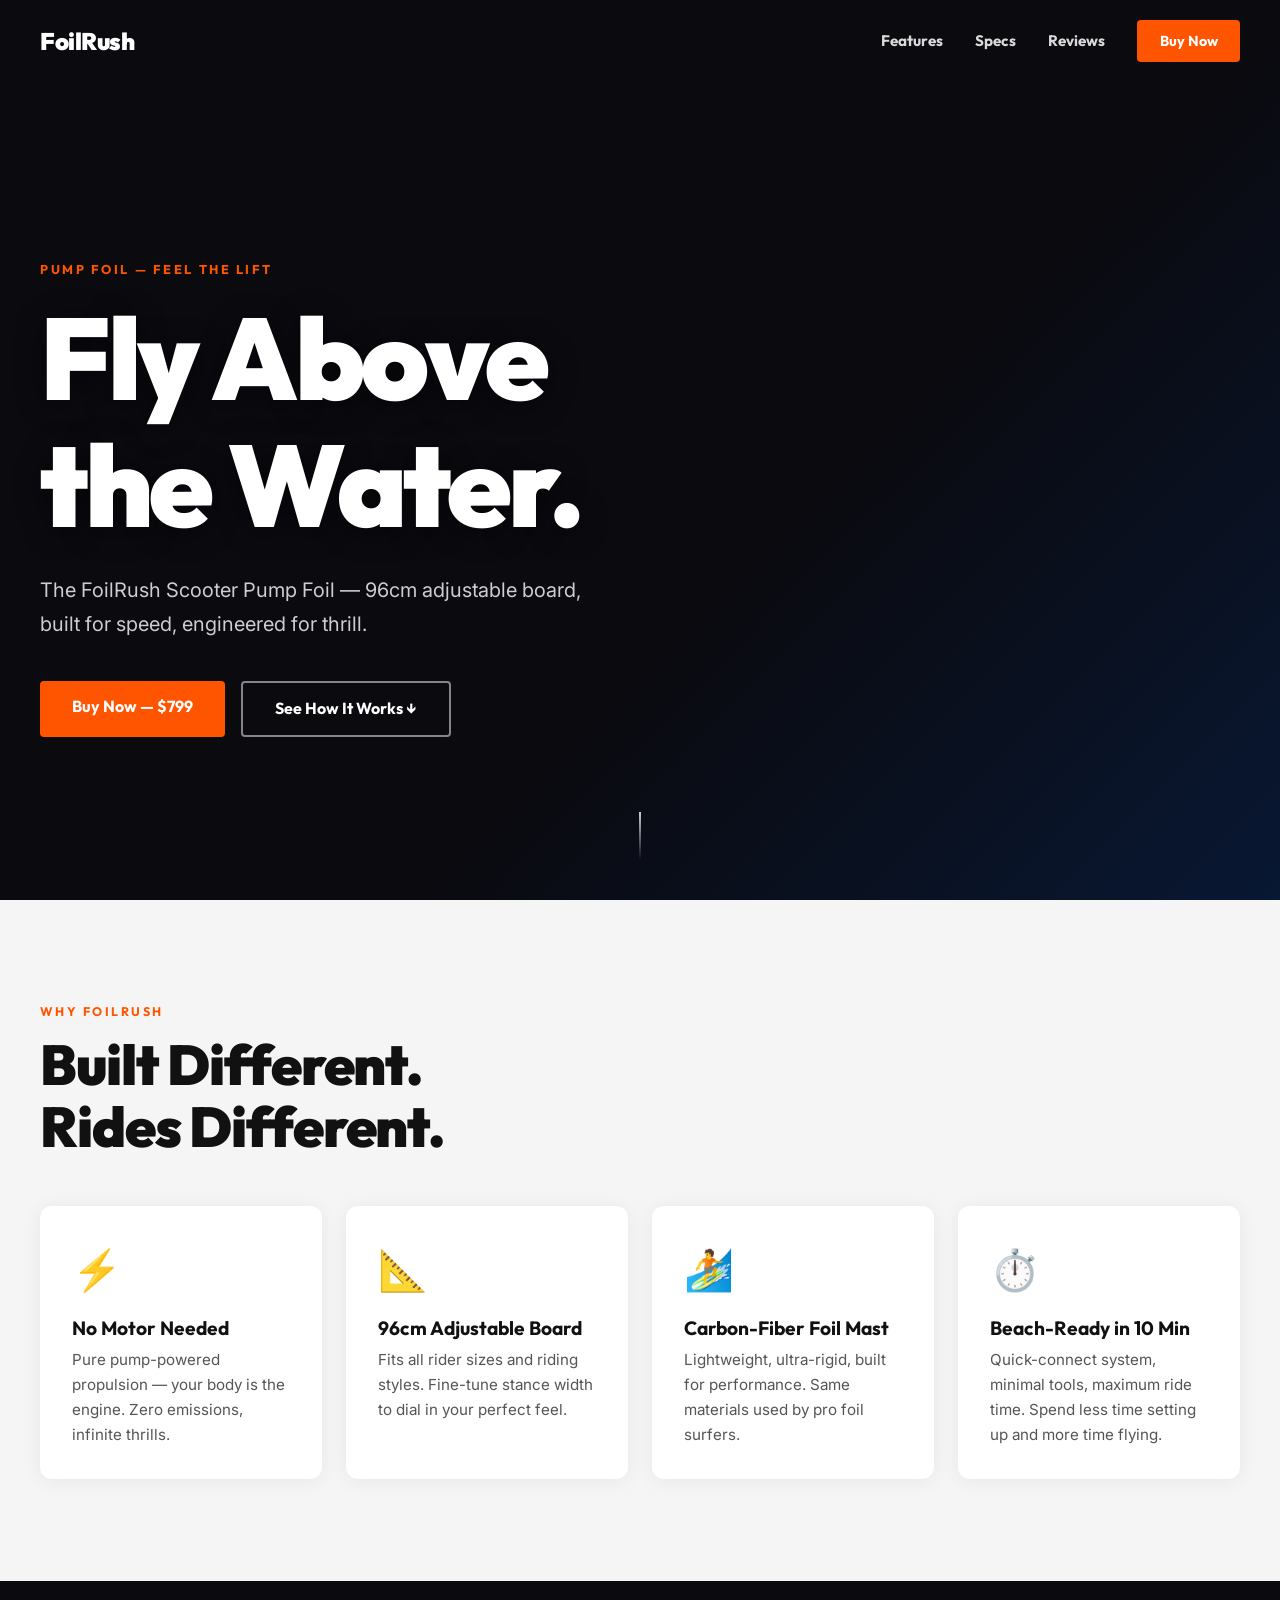
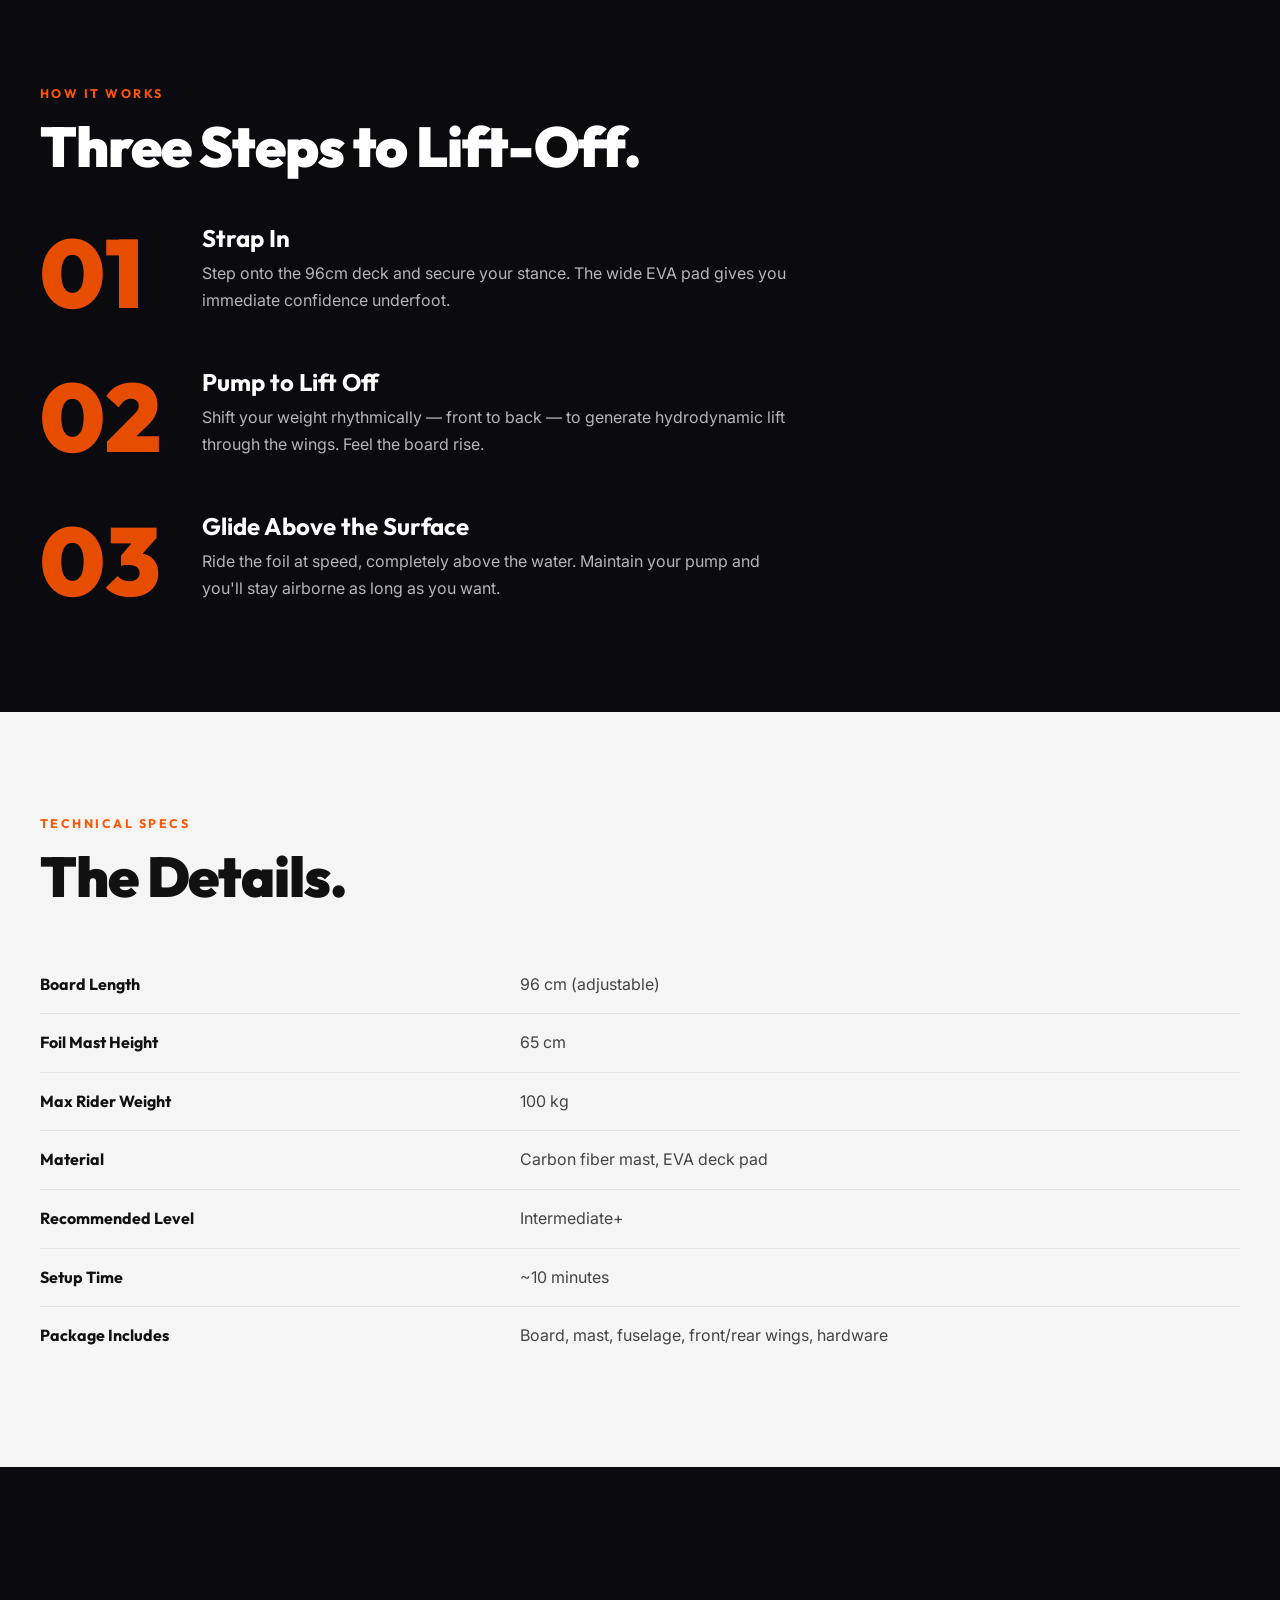
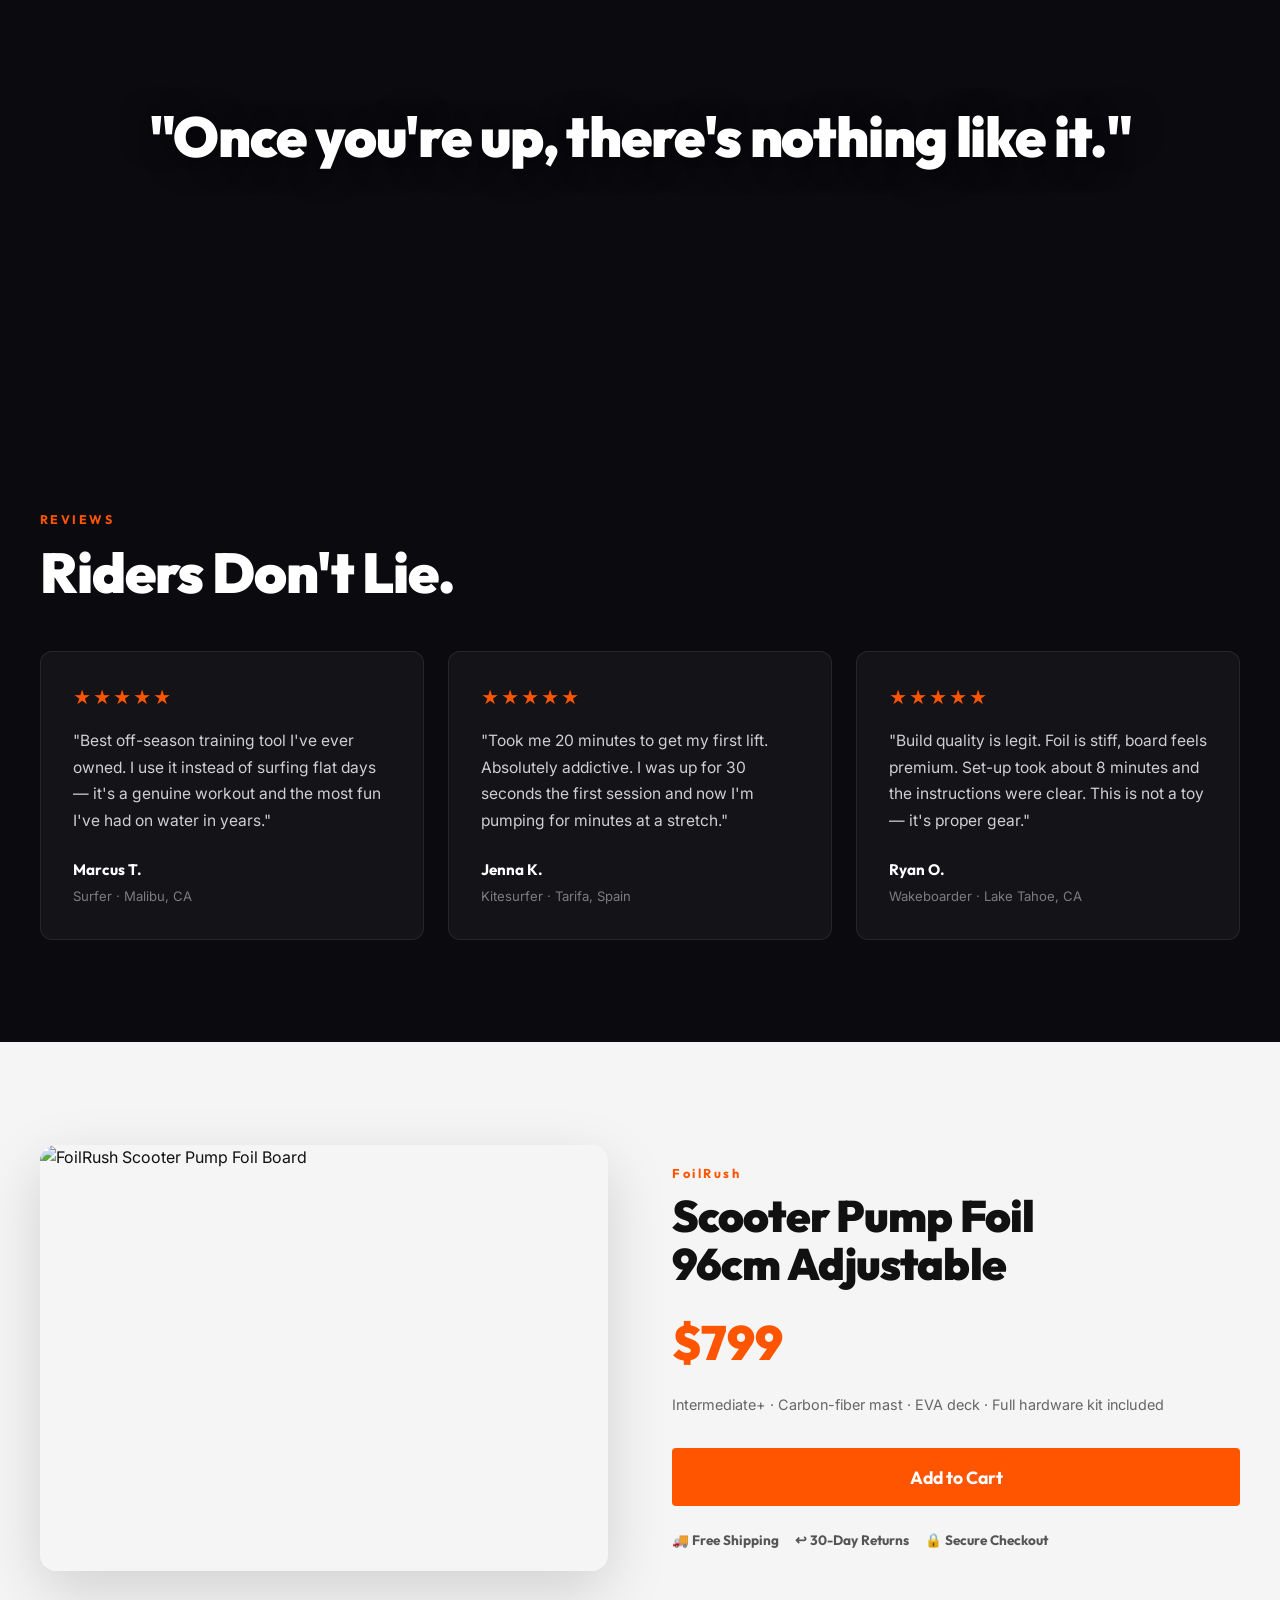
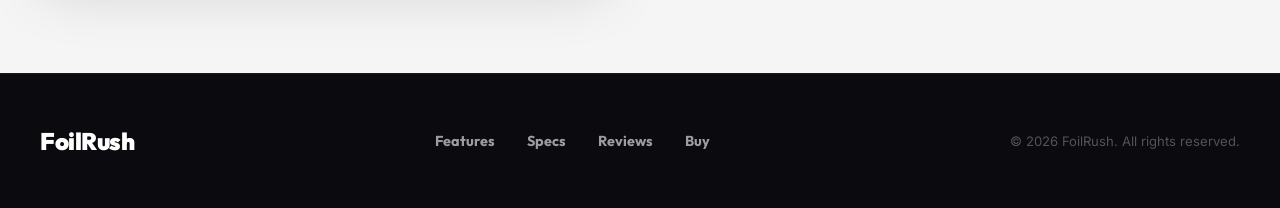
==== index.html @ 16cdc8f0 "feat: buy section with product details and footer 🤖 AI Assisted with Claude Code  Co-Authored-By: ai" ====
<!DOCTYPE html>
<html lang="en">
<head>
  <meta charset="UTF-8" />
  <meta name="viewport" content="width=device-width, initial-scale=1.0" />
  <title>FoilRush — Fly Above the Water</title>
  <meta name="description" content="The FoilRush Scooter Pump Foil. 96cm adjustable board, built for speed, engineered for thrill. Buy now for $799." />
  <link rel="preconnect" href="https://fonts.googleapis.com" />
  <link rel="preconnect" href="https://fonts.gstatic.com" crossorigin />
  <link href="https://fonts.googleapis.com/css2?family=Outfit:wght@400;700;900&family=Inter:wght@400;500&display=swap" rel="stylesheet" />
  <link rel="stylesheet" href="style.css" />
</head>
<body>

  <nav id="site-nav">
    <div class="container nav-inner">
      <a href="#" class="nav-logo">FoilRush</a>
      <button class="nav-toggle" aria-label="Toggle menu" aria-expanded="false">
        <span></span><span></span><span></span>
      </button>
      <ul class="nav-links" id="nav-links">
        <li><a href="#features">Features</a></li>
        <li><a href="#specs">Specs</a></li>
        <li><a href="#reviews">Reviews</a></li>
        <li><a href="#buy" class="btn-primary">Buy Now</a></li>
      </ul>
    </div>
  </nav>

  <section id="hero">
    <div class="hero-bg"></div>
    <div class="hero-overlay"></div>
    <div class="container hero-content">
      <p class="hero-eyebrow">PUMP FOIL — FEEL THE LIFT</p>
      <h1>Fly Above<br>the Water.</h1>
      <p class="hero-sub">The FoilRush Scooter Pump Foil — 96cm adjustable board,<br>built for speed, engineered for thrill.</p>
      <div class="hero-ctas">
        <a href="#buy" class="btn-primary">Buy Now — $799</a>
        <a href="#how-it-works" class="btn-ghost">See How It Works ↓</a>
      </div>
    </div>
    <div class="hero-scroll-indicator">
      <span></span>
    </div>
  </section>

  <section id="features">
    <div class="container">
      <p class="section-eyebrow">WHY FOILRUSH</p>
      <h2 class="section-title">Built Different.<br>Rides Different.</h2>
      <div class="features-grid">
        <div class="feature-card reveal" data-delay="0">
          <div class="feature-icon">⚡</div>
          <h3>No Motor Needed</h3>
          <p>Pure pump-powered propulsion — your body is the engine. Zero emissions, infinite thrills.</p>
        </div>
        <div class="feature-card reveal" data-delay="100">
          <div class="feature-icon">📐</div>
          <h3>96cm Adjustable Board</h3>
          <p>Fits all rider sizes and riding styles. Fine-tune stance width to dial in your perfect feel.</p>
        </div>
        <div class="feature-card reveal" data-delay="200">
          <div class="feature-icon">🏄</div>
          <h3>Carbon-Fiber Foil Mast</h3>
          <p>Lightweight, ultra-rigid, built for performance. Same materials used by pro foil surfers.</p>
        </div>
        <div class="feature-card reveal" data-delay="300">
          <div class="feature-icon">⏱️</div>
          <h3>Beach-Ready in 10 Min</h3>
          <p>Quick-connect system, minimal tools, maximum ride time. Spend less time setting up and more time flying.</p>
        </div>
      </div>
    </div>
  </section>

  <section id="how-it-works">
    <div class="container">
      <p class="section-eyebrow">HOW IT WORKS</p>
      <h2 class="section-title">Three Steps to Lift-Off.</h2>
      <div class="steps">
        <div class="step reveal-left" data-delay="0">
          <div class="step-number">01</div>
          <div class="step-body">
            <h3>Strap In</h3>
            <p>Step onto the 96cm deck and secure your stance. The wide EVA pad gives you immediate confidence underfoot.</p>
          </div>
        </div>
        <div class="step reveal-right" data-delay="150">
          <div class="step-number">02</div>
          <div class="step-body">
            <h3>Pump to Lift Off</h3>
            <p>Shift your weight rhythmically — front to back — to generate hydrodynamic lift through the wings. Feel the board rise.</p>
          </div>
        </div>
        <div class="step reveal-left" data-delay="300">
          <div class="step-number">03</div>
          <div class="step-body">
            <h3>Glide Above the Surface</h3>
            <p>Ride the foil at speed, completely above the water. Maintain your pump and you'll stay airborne as long as you want.</p>
          </div>
        </div>
      </div>
    </div>
  </section>

  <section id="specs">
    <div class="container">
      <p class="section-eyebrow">TECHNICAL SPECS</p>
      <h2 class="section-title">The Details.</h2>
      <div class="reveal">
        <table class="specs-table">
          <tbody>
            <tr><th>Board Length</th><td>96 cm (adjustable)</td></tr>
            <tr><th>Foil Mast Height</th><td>65 cm</td></tr>
            <tr><th>Max Rider Weight</th><td>100 kg</td></tr>
            <tr><th>Material</th><td>Carbon fiber mast, EVA deck pad</td></tr>
            <tr><th>Recommended Level</th><td>Intermediate+</td></tr>
            <tr><th>Setup Time</th><td>~10 minutes</td></tr>
            <tr><th>Package Includes</th><td>Board, mast, fuselage, front/rear wings, hardware</td></tr>
          </tbody>
        </table>
      </div>
    </div>
  </section>

  <section id="lifestyle">
    <div class="lifestyle-bg"></div>
    <div class="lifestyle-overlay"></div>
    <div class="container lifestyle-content reveal">
      <blockquote>
        <p>"Once you're up, there's nothing like it."</p>
      </blockquote>
    </div>
  </section>

  <section id="reviews">
    <div class="container">
      <p class="section-eyebrow">REVIEWS</p>
      <h2 class="section-title">Riders Don't Lie.</h2>
      <div class="reviews-grid">
        <article class="review-card reveal" data-delay="0">
          <div class="review-stars">★★★★★</div>
          <p class="review-text">"Best off-season training tool I've ever owned. I use it instead of surfing flat days — it's a genuine workout and the most fun I've had on water in years."</p>
          <footer class="review-author">
            <strong>Marcus T.</strong>
            <span>Surfer · Malibu, CA</span>
          </footer>
        </article>
        <article class="review-card reveal" data-delay="150">
          <div class="review-stars">★★★★★</div>
          <p class="review-text">"Took me 20 minutes to get my first lift. Absolutely addictive. I was up for 30 seconds the first session and now I'm pumping for minutes at a stretch."</p>
          <footer class="review-author">
            <strong>Jenna K.</strong>
            <span>Kitesurfer · Tarifa, Spain</span>
          </footer>
        </article>
        <article class="review-card reveal" data-delay="300">
          <div class="review-stars">★★★★★</div>
          <p class="review-text">"Build quality is legit. Foil is stiff, board feels premium. Set-up took about 8 minutes and the instructions were clear. This is not a toy — it's proper gear."</p>
          <footer class="review-author">
            <strong>Ryan O.</strong>
            <span>Wakeboarder · Lake Tahoe, CA</span>
          </footer>
        </article>
      </div>
    </div>
  </section>

  <section id="buy">
    <div class="container buy-inner">
      <div class="buy-image reveal-left">
        <img
          src="https://images.unsplash.com/photo-1599474924187-334a4ae5bd3c?auto=format&fit=crop&w=800&q=80"
          alt="FoilRush Scooter Pump Foil Board"
          loading="lazy"
        />
      </div>
      <div class="buy-details reveal-right">
        <p class="buy-brand">FoilRush</p>
        <h2 class="buy-product-name">Scooter Pump Foil<br>96cm Adjustable</h2>
        <div class="buy-price">$799</div>
        <p class="buy-tagline">Intermediate+ · Carbon-fiber mast · EVA deck · Full hardware kit included</p>
        <button class="btn-primary buy-cta" onclick="alert('Cart functionality coming soon!')">Add to Cart</button>
        <div class="buy-badges">
          <span>🚚 Free Shipping</span>
          <span>↩ 30-Day Returns</span>
          <span>🔒 Secure Checkout</span>
        </div>
      </div>
    </div>
  </section>

  <footer id="footer">
    <div class="container footer-inner">
      <a href="#" class="nav-logo">FoilRush</a>
      <nav class="footer-links">
        <a href="#features">Features</a>
        <a href="#specs">Specs</a>
        <a href="#reviews">Reviews</a>
        <a href="#buy">Buy</a>
      </nav>
      <p class="footer-copy">© 2026 FoilRush. All rights reserved.</p>
    </div>
  </footer>

  <script src="main.js"></script>
</body>
</html>
---- style.css ----
/* ── Reset ── */
*, *::before, *::after { box-sizing: border-box; margin: 0; padding: 0; }
html { scroll-behavior: smooth; }
img { display: block; max-width: 100%; }
a { text-decoration: none; color: inherit; }
ul { list-style: none; }

/* ── Design tokens ── */
:root {
  --orange:   #FF5500;
  --dark:     #0A0A0F;
  --blue:     #0066FF;
  --light:    #F5F5F5;
  --white:    #FFFFFF;
  --ink:      #111111;

  --font-head: 'Outfit', sans-serif;
  --font-body: 'Inter', sans-serif;

  --section-pad: clamp(4rem, 8vw, 8rem);
  --max-w: 1200px;
}

/* ── Base typography ── */
body {
  font-family: var(--font-body);
  background: var(--dark);
  color: var(--white);
  line-height: 1.6;
  overflow-x: hidden;
}

h1, h2, h3, h4 {
  font-family: var(--font-head);
  line-height: 1.1;
}

/* ── Utility classes ── */
.container {
  width: min(var(--max-w), 100% - 2rem);
  margin-inline: auto;
}

.btn-primary {
  display: inline-block;
  background: var(--orange);
  color: var(--white);
  font-family: var(--font-head);
  font-weight: 700;
  font-size: 1rem;
  padding: 0.85rem 2rem;
  border-radius: 4px;
  border: none;
  cursor: pointer;
  transition: background 0.2s, transform 0.15s;
}
.btn-primary:hover { background: #e04a00; transform: translateY(-2px); }

.btn-ghost {
  display: inline-block;
  background: transparent;
  color: var(--white);
  font-family: var(--font-head);
  font-weight: 700;
  font-size: 1rem;
  padding: 0.85rem 2rem;
  border-radius: 4px;
  border: 2px solid rgba(255,255,255,0.5);
  cursor: pointer;
  transition: border-color 0.2s, transform 0.15s;
}
.btn-ghost:hover { border-color: var(--white); transform: translateY(-2px); }

/* ── Scroll-reveal base state ── */
.reveal {
  opacity: 0;
  transform: translateY(40px);
  transition: opacity 0.6s ease, transform 0.6s ease;
}
.reveal.visible {
  opacity: 1;
  transform: translateY(0);
}
.reveal-left {
  opacity: 0;
  transform: translateX(-50px);
  transition: opacity 0.6s ease, transform 0.6s ease;
}
.reveal-right {
  opacity: 0;
  transform: translateX(50px);
  transition: opacity 0.6s ease, transform 0.6s ease;
}
.reveal-left.visible,
.reveal-right.visible {
  opacity: 1;
  transform: translateX(0);
}

/* ── Navigation ── */
#site-nav {
  position: fixed;
  top: 0; left: 0; right: 0;
  z-index: 100;
  padding: 1.25rem 0;
  background: transparent;
  transition: background 0.3s, padding 0.3s, box-shadow 0.3s;
}
#site-nav.nav-scrolled {
  background: var(--dark);
  padding: 0.75rem 0;
  box-shadow: 0 2px 20px rgba(0,0,0,0.6);
}

.nav-inner {
  display: flex;
  align-items: center;
  justify-content: space-between;
}

.nav-logo {
  font-family: var(--font-head);
  font-weight: 900;
  font-size: 1.5rem;
  color: var(--white);
  letter-spacing: -0.02em;
}
.nav-logo span { color: var(--orange); }

.nav-links {
  display: flex;
  align-items: center;
  gap: 2rem;
}
.nav-links a {
  font-family: var(--font-head);
  font-weight: 700;
  font-size: 0.95rem;
  color: var(--white);
  opacity: 0.85;
  transition: opacity 0.2s;
}
.nav-links a:hover { opacity: 1; }
.nav-links .btn-primary { opacity: 1; font-size: 0.9rem; padding: 0.6rem 1.4rem; }

/* Mobile toggle */
.nav-toggle {
  display: none;
  flex-direction: column;
  gap: 5px;
  background: none;
  border: none;
  cursor: pointer;
  padding: 4px;
}
.nav-toggle span {
  display: block;
  width: 24px;
  height: 2px;
  background: var(--white);
  transition: transform 0.3s, opacity 0.3s;
}

@media (max-width: 768px) {
  .nav-toggle { display: flex; }
  .nav-links {
    display: none;
    position: absolute;
    top: 100%;
    left: 0; right: 0;
    flex-direction: column;
    background: var(--dark);
    padding: 1.5rem;
    gap: 1.25rem;
    border-top: 1px solid rgba(255,255,255,0.08);
  }
  .nav-links.open { display: flex; }
}

/* ── Hero ── */
#hero {
  position: relative;
  min-height: 100svh;
  display: flex;
  align-items: center;
  overflow: hidden;
}

.hero-bg {
  position: absolute;
  inset: -10%;
  background-image: url('https://images.unsplash.com/photo-1559827260-dc66d52bef19?auto=format&fit=crop&w=1800&q=80');
  background-size: cover;
  background-position: center;
  animation: kenBurns 18s ease-in-out infinite alternate;
}

@keyframes kenBurns {
  from { transform: scale(1)   translate(0, 0); }
  to   { transform: scale(1.1) translate(-2%, -1%); }
}

.hero-overlay {
  position: absolute;
  inset: 0;
  background: linear-gradient(
    135deg,
    rgba(10,10,15,0.85) 0%,
    rgba(10,10,15,0.55) 60%,
    rgba(0,102,255,0.15) 100%
  );
}

.hero-content {
  position: relative;
  z-index: 1;
  padding-top: 6rem;
}

.hero-eyebrow {
  font-family: var(--font-head);
  font-weight: 700;
  font-size: 0.8rem;
  letter-spacing: 0.2em;
  color: var(--orange);
  margin-bottom: 1rem;
}

#hero h1 {
  font-size: clamp(3.5rem, 9vw, 8rem);
  font-weight: 900;
  color: var(--white);
  letter-spacing: -0.03em;
  margin-bottom: 1.5rem;
  text-shadow: 0 4px 30px rgba(0,0,0,0.4);
}

.hero-sub {
  font-size: clamp(1rem, 2vw, 1.25rem);
  color: rgba(255,255,255,0.8);
  max-width: 560px;
  margin-bottom: 2.5rem;
  line-height: 1.7;
}

.hero-ctas {
  display: flex;
  flex-wrap: wrap;
  gap: 1rem;
}

/* Scroll indicator */
.hero-scroll-indicator {
  position: absolute;
  bottom: 2.5rem;
  left: 50%;
  transform: translateX(-50%);
  z-index: 1;
}
.hero-scroll-indicator span {
  display: block;
  width: 2px;
  height: 48px;
  background: linear-gradient(to bottom, rgba(255,255,255,0.8), transparent);
  margin: 0 auto;
  animation: scrollPulse 2s ease-in-out infinite;
}
@keyframes scrollPulse {
  0%, 100% { opacity: 0.8; transform: scaleY(1); }
  50% { opacity: 0.3; transform: scaleY(0.5); }
}

@media (max-width: 600px) {
  .hero-ctas { flex-direction: column; }
  .hero-ctas a { text-align: center; }
}

/* ── Shared section typography ── */
.section-eyebrow {
  font-family: var(--font-head);
  font-weight: 700;
  font-size: 0.78rem;
  letter-spacing: 0.2em;
  color: var(--orange);
  margin-bottom: 0.75rem;
}
.section-title {
  font-size: clamp(2rem, 5vw, 3.5rem);
  font-weight: 900;
  margin-bottom: 3rem;
  letter-spacing: -0.02em;
}

/* ── Features ── */
#features {
  padding: var(--section-pad) 0;
  background: var(--light);
  color: var(--ink);
}
#features .section-eyebrow { color: var(--orange); }
#features .section-title { color: var(--ink); }

.features-grid {
  display: grid;
  grid-template-columns: repeat(auto-fit, minmax(240px, 1fr));
  gap: 1.5rem;
}

.feature-card {
  background: var(--white);
  border-radius: 12px;
  padding: 2rem;
  box-shadow: 0 2px 20px rgba(0,0,0,0.06);
  transition: box-shadow 0.2s, transform 0.2s;
}
.feature-card:hover {
  box-shadow: 0 8px 40px rgba(255,85,0,0.12);
  transform: translateY(-4px);
}

.feature-icon {
  font-size: 2.5rem;
  margin-bottom: 1rem;
}

.feature-card h3 {
  font-size: 1.2rem;
  font-weight: 700;
  margin-bottom: 0.5rem;
  color: var(--ink);
}

.feature-card p {
  font-size: 0.95rem;
  color: #555;
  line-height: 1.65;
}

/* ── How It Works ── */
#how-it-works {
  padding: var(--section-pad) 0;
  background: var(--dark);
}

.steps {
  display: flex;
  flex-direction: column;
  gap: 3rem;
  max-width: 760px;
}

.step {
  display: flex;
  gap: 2rem;
  align-items: flex-start;
}

.step-number {
  font-family: var(--font-head);
  font-size: clamp(4rem, 8vw, 6rem);
  font-weight: 900;
  color: var(--orange);
  line-height: 1;
  min-width: 2ch;
  opacity: 0.9;
}

.step-body h3 {
  font-size: 1.5rem;
  font-weight: 700;
  margin-bottom: 0.5rem;
  color: var(--white);
}

.step-body p {
  color: rgba(255,255,255,0.7);
  font-size: 1rem;
  line-height: 1.7;
}

@media (max-width: 500px) {
  .step { flex-direction: column; gap: 0.75rem; }
  .step-number { font-size: 3rem; }
}

/* ── Specs ── */
#specs {
  padding: var(--section-pad) 0;
  background: var(--light);
  color: var(--ink);
}
#specs .section-eyebrow { color: var(--orange); }
#specs .section-title { color: var(--ink); }

.specs-table {
  width: 100%;
  border-collapse: collapse;
  font-size: 1rem;
}

.specs-table tr {
  border-bottom: 1px solid rgba(0,0,0,0.08);
}
.specs-table tr:last-child { border-bottom: none; }

.specs-table th {
  text-align: left;
  font-family: var(--font-head);
  font-weight: 700;
  color: var(--ink);
  padding: 1rem 1rem 1rem 0;
  width: 40%;
}

.specs-table td {
  padding: 1rem 0;
  color: #444;
}

@media (max-width: 500px) {
  .specs-table th, .specs-table td { display: block; width: 100%; }
  .specs-table th { padding-bottom: 0.25rem; }
  .specs-table td { padding-top: 0; padding-bottom: 1rem; }
}

/* ── Lifestyle shot ── */
#lifestyle {
  position: relative;
  height: 60vh;
  min-height: 360px;
  display: flex;
  align-items: center;
  justify-content: center;
  overflow: hidden;
}

.lifestyle-bg {
  position: absolute;
  inset: 0;
  background-image: url('https://images.unsplash.com/photo-1567899382643-8e0e478c4d5f?auto=format&fit=crop&w=1600&q=80');
  background-size: cover;
  background-position: center 30%;
}

.lifestyle-overlay {
  position: absolute;
  inset: 0;
  background: linear-gradient(to bottom, rgba(10,10,15,0.3), rgba(10,10,15,0.65));
}

.lifestyle-content {
  position: relative;
  z-index: 1;
  text-align: center;
}

.lifestyle-content blockquote p {
  font-family: var(--font-head);
  font-size: clamp(1.75rem, 5vw, 3.5rem);
  font-weight: 900;
  color: var(--white);
  letter-spacing: -0.02em;
  text-shadow: 0 4px 30px rgba(0,0,0,0.5);
}

/* ── Reviews ── */
#reviews {
  padding: var(--section-pad) 0;
  background: var(--dark);
}

.reviews-grid {
  display: grid;
  grid-template-columns: repeat(auto-fit, minmax(280px, 1fr));
  gap: 1.5rem;
}

.review-card {
  background: rgba(255,255,255,0.04);
  border: 1px solid rgba(255,255,255,0.08);
  border-radius: 12px;
  padding: 2rem;
  transition: border-color 0.2s, transform 0.2s;
}
.review-card:hover {
  border-color: var(--orange);
  transform: translateY(-4px);
}

.review-stars {
  color: var(--orange);
  font-size: 1.1rem;
  letter-spacing: 2px;
  margin-bottom: 1rem;
}

.review-text {
  font-size: 0.975rem;
  line-height: 1.7;
  color: rgba(255,255,255,0.8);
  margin-bottom: 1.5rem;
}

.review-author {
  display: flex;
  flex-direction: column;
  gap: 0.2rem;
}
.review-author strong {
  font-family: var(--font-head);
  font-weight: 700;
  color: var(--white);
  font-size: 0.95rem;
}
.review-author span {
  font-size: 0.82rem;
  color: rgba(255,255,255,0.45);
}

/* ── Buy section ── */
#buy {
  padding: var(--section-pad) 0;
  background: var(--light);
  color: var(--ink);
}

.buy-inner {
  display: grid;
  grid-template-columns: 1fr 1fr;
  gap: 4rem;
  align-items: center;
}

@media (max-width: 768px) {
  .buy-inner { grid-template-columns: 1fr; gap: 2.5rem; }
}

.buy-image img {
  border-radius: 16px;
  width: 100%;
  object-fit: cover;
  aspect-ratio: 4/3;
  box-shadow: 0 20px 60px rgba(0,0,0,0.15);
}

.buy-brand {
  font-family: var(--font-head);
  font-weight: 700;
  font-size: 0.8rem;
  letter-spacing: 0.2em;
  color: var(--orange);
  margin-bottom: 0.5rem;
}

.buy-product-name {
  font-size: clamp(1.75rem, 4vw, 2.75rem);
  font-weight: 900;
  letter-spacing: -0.02em;
  color: var(--ink);
  margin-bottom: 1rem;
}

.buy-price {
  font-family: var(--font-head);
  font-size: 3rem;
  font-weight: 900;
  color: var(--orange);
  margin-bottom: 0.75rem;
}

.buy-tagline {
  font-size: 0.9rem;
  color: #666;
  margin-bottom: 2rem;
  line-height: 1.6;
}

.buy-cta {
  width: 100%;
  font-size: 1.1rem;
  padding: 1.1rem;
  margin-bottom: 1.5rem;
}

.buy-badges {
  display: flex;
  flex-wrap: wrap;
  gap: 1rem;
}

.buy-badges span {
  font-size: 0.85rem;
  color: #555;
  font-family: var(--font-head);
  font-weight: 700;
}

/* ── Footer ── */
#footer {
  background: var(--dark);
  padding: 3rem 0;
  border-top: 1px solid rgba(255,255,255,0.06);
}

.footer-inner {
  display: flex;
  flex-wrap: wrap;
  align-items: center;
  justify-content: space-between;
  gap: 1.5rem;
}

.footer-links {
  display: flex;
  gap: 2rem;
}
.footer-links a {
  font-family: var(--font-head);
  font-weight: 700;
  font-size: 0.9rem;
  color: rgba(255,255,255,0.6);
  transition: color 0.2s;
}
.footer-links a:hover { color: var(--white); }

.footer-copy {
  font-size: 0.82rem;
  color: rgba(255,255,255,0.3);
}

@media (max-width: 600px) {
  .footer-inner { flex-direction: column; text-align: center; }
  .footer-links { justify-content: center; flex-wrap: wrap; gap: 1.25rem; }
}
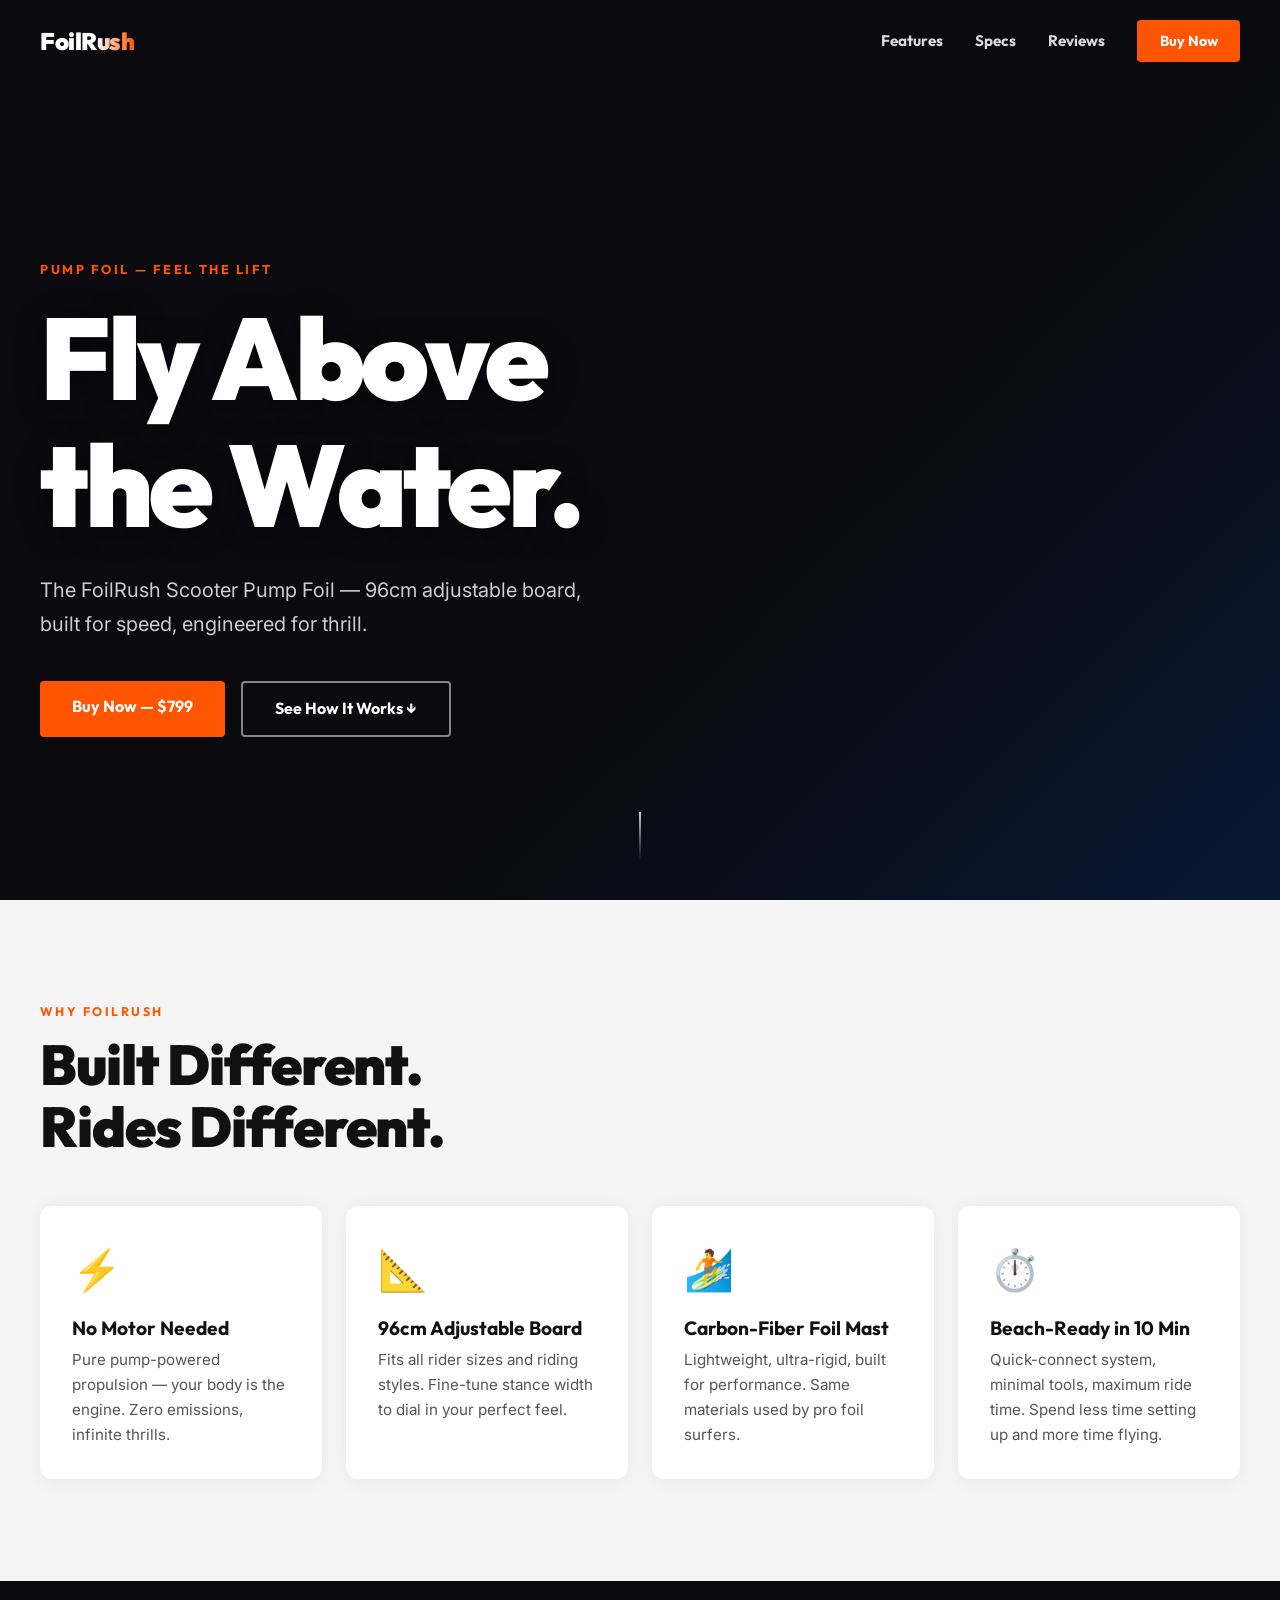
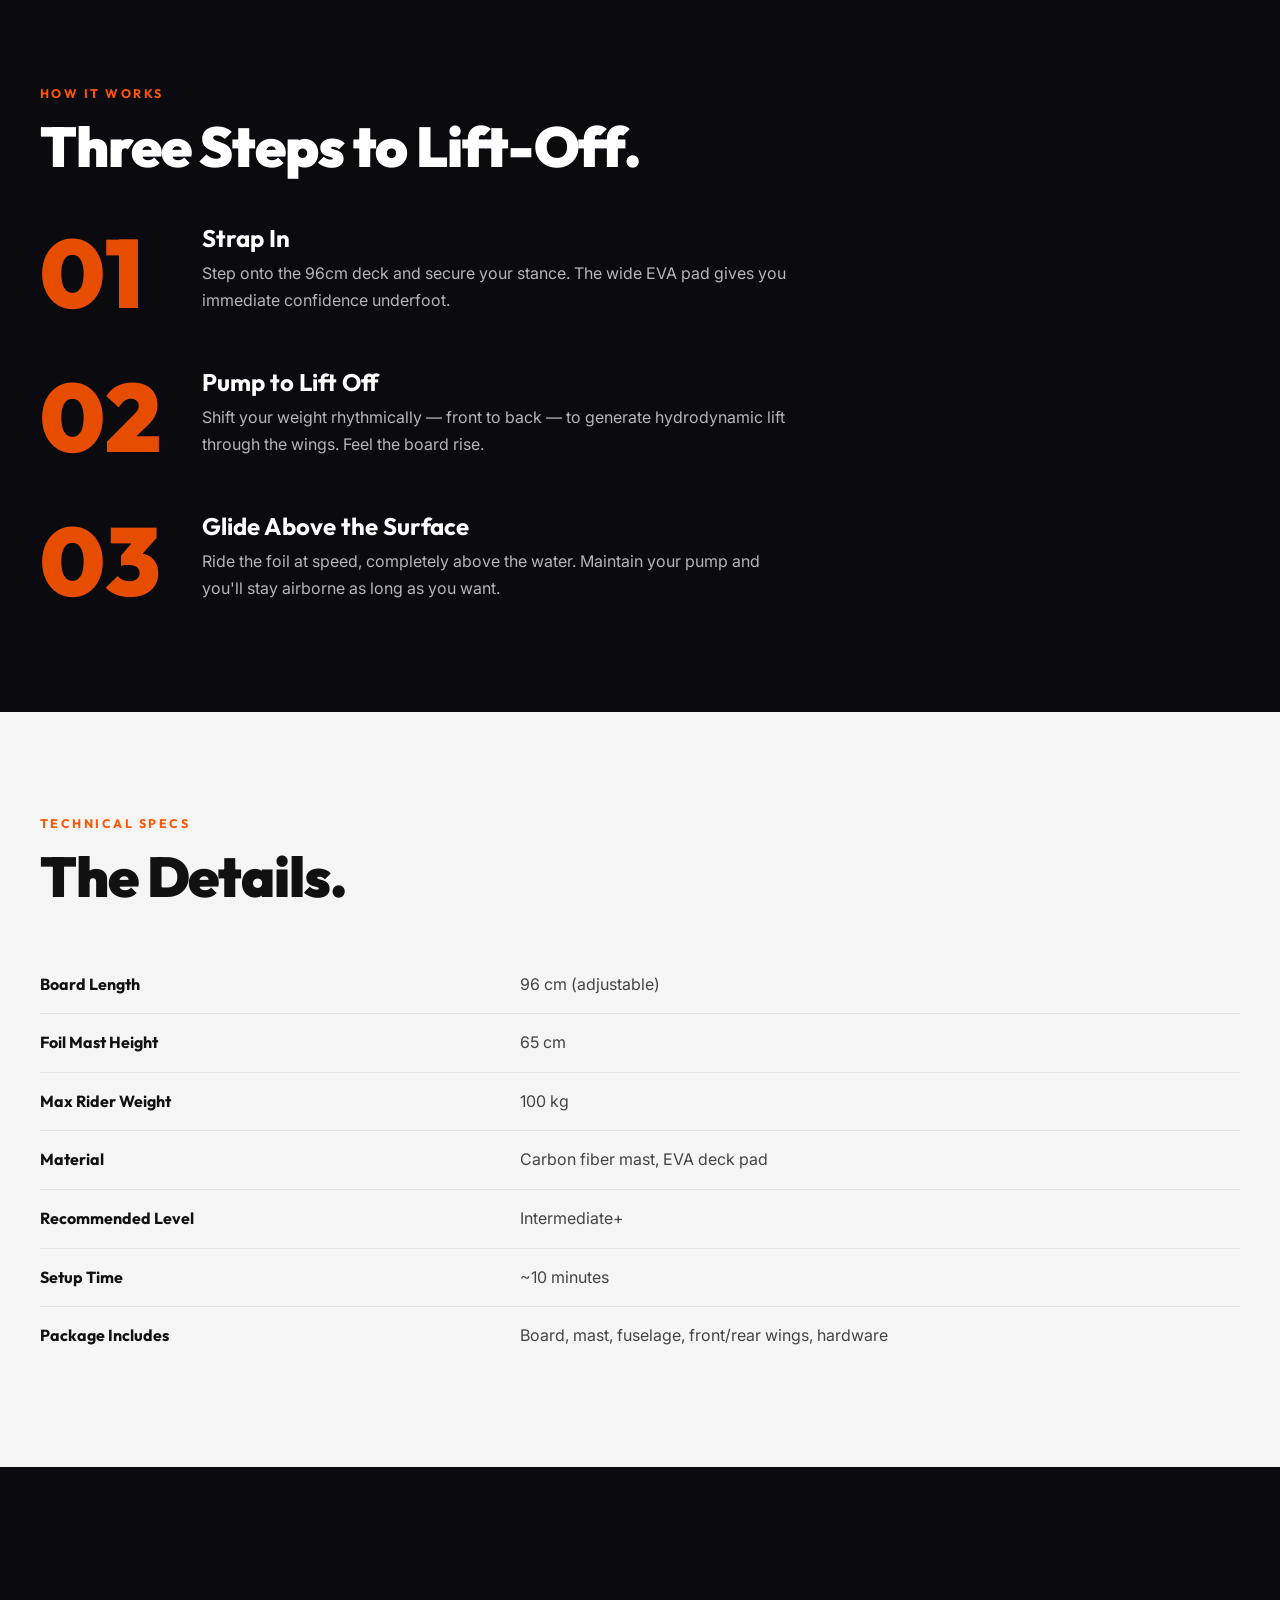
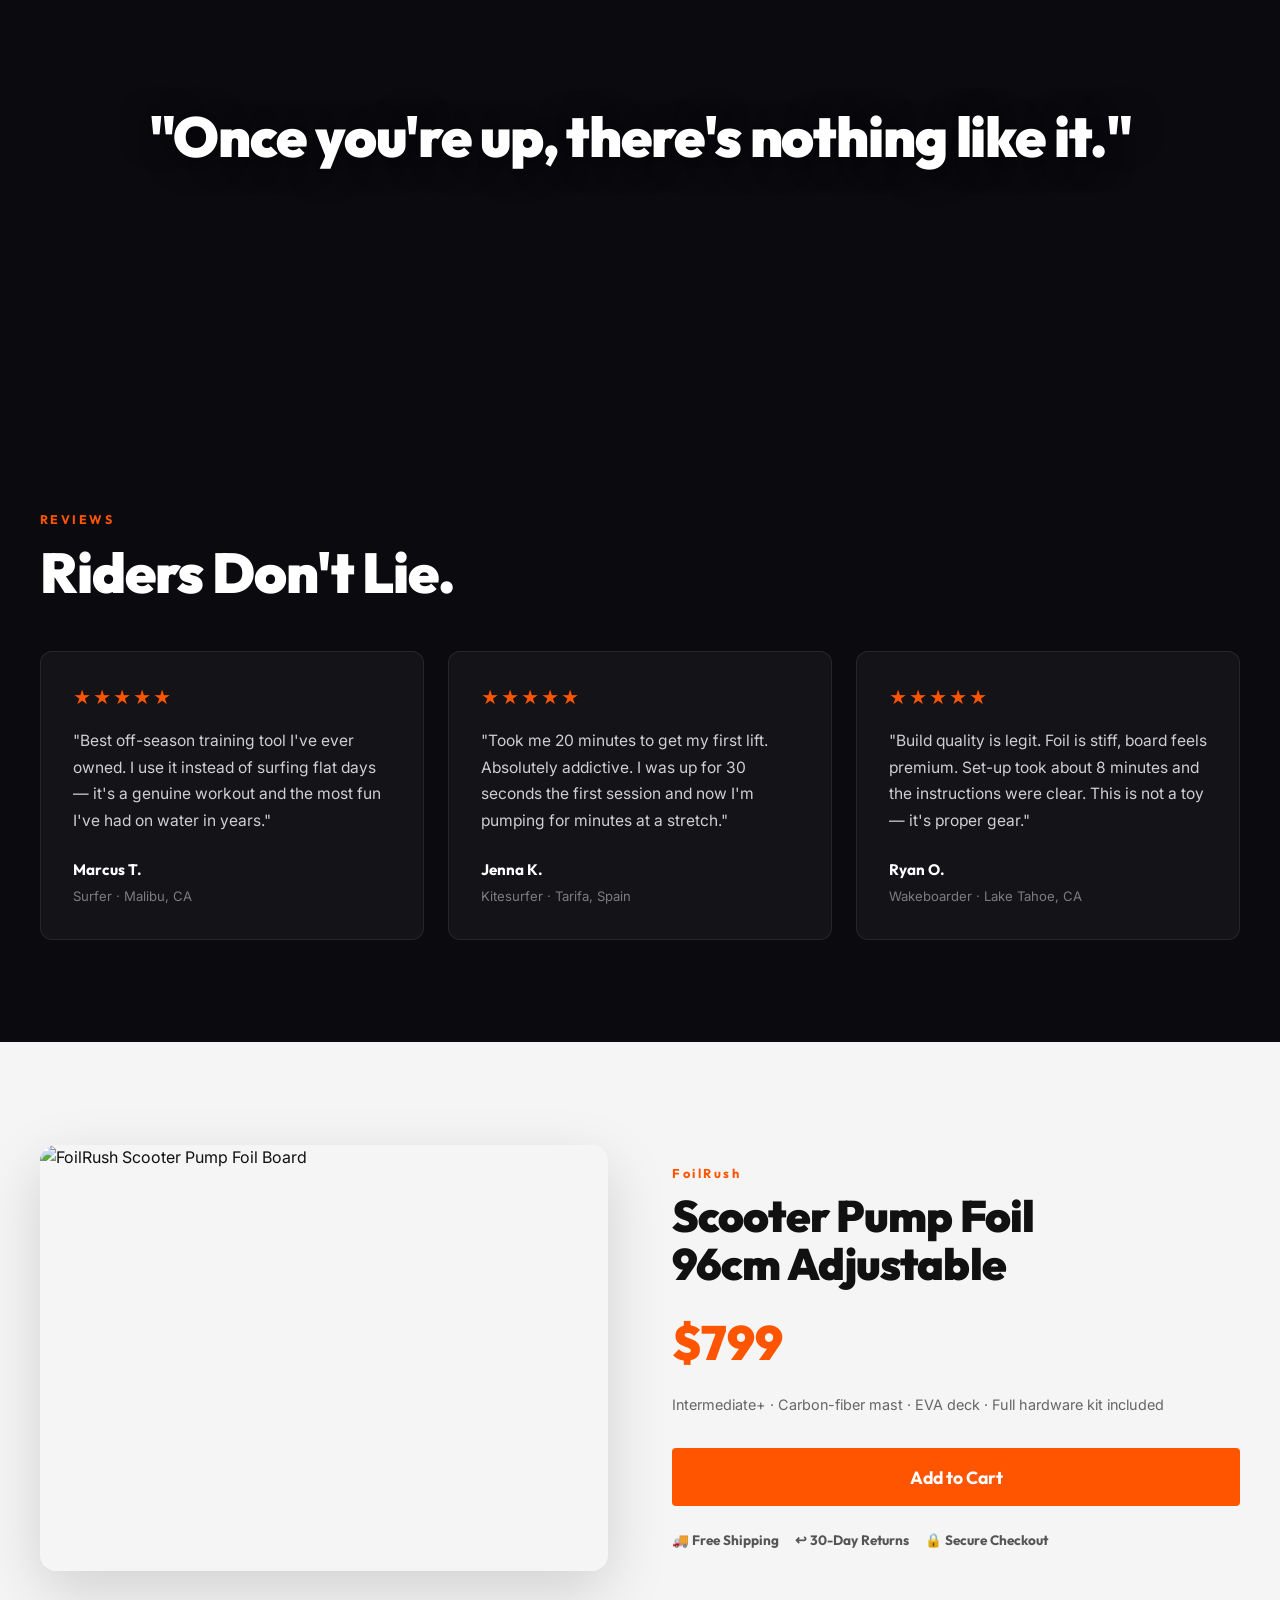
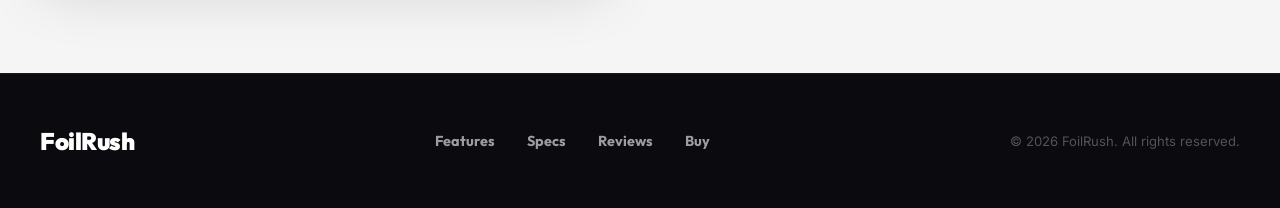
==== commit 32c05bf9: "fix: a11y improvements, remove lazy-load for file://, motion preference support 🤖 AI Assisted with C" ====
--- a/index.html
+++ b/index.html
@@ -18,7 +18,7 @@
       <button class="nav-toggle" aria-label="Toggle menu" aria-expanded="false">
         <span></span><span></span><span></span>
       </button>
-      <ul class="nav-links" id="nav-links">
+      <ul class="nav-links" id="nav-links" aria-hidden="true">
         <li><a href="#features">Features</a></li>
         <li><a href="#specs">Specs</a></li>
         <li><a href="#reviews">Reviews</a></li>
@@ -33,7 +33,7 @@
     <div class="container hero-content">
       <p class="hero-eyebrow">PUMP FOIL — FEEL THE LIFT</p>
       <h1>Fly Above<br>the Water.</h1>
-      <p class="hero-sub">The FoilRush Scooter Pump Foil — 96cm adjustable board,<br>built for speed, engineered for thrill.</p>
+      <p class="hero-sub">The FoilRush Scooter Pump Foil — 96cm adjustable board, built for speed, engineered for thrill.</p>
       <div class="hero-ctas">
         <a href="#buy" class="btn-primary">Buy Now — $799</a>
         <a href="#how-it-works" class="btn-ghost">See How It Works ↓</a>
@@ -108,7 +108,7 @@
       <p class="section-eyebrow">TECHNICAL SPECS</p>
       <h2 class="section-title">The Details.</h2>
       <div class="reveal">
-        <table class="specs-table">
+        <table class="specs-table" aria-label="Product Specifications">
           <tbody>
             <tr><th>Board Length</th><td>96 cm (adjustable)</td></tr>
             <tr><th>Foil Mast Height</th><td>65 cm</td></tr>
@@ -172,7 +172,6 @@
         <img
           src="https://images.unsplash.com/photo-1599474924187-334a4ae5bd3c?auto=format&fit=crop&w=800&q=80"
           alt="FoilRush Scooter Pump Foil Board"
-          loading="lazy"
         />
       </div>
       <div class="buy-details reveal-right">
@@ -180,7 +179,7 @@
         <h2 class="buy-product-name">Scooter Pump Foil<br>96cm Adjustable</h2>
         <div class="buy-price">$799</div>
         <p class="buy-tagline">Intermediate+ · Carbon-fiber mast · EVA deck · Full hardware kit included</p>
-        <button class="btn-primary buy-cta" onclick="alert('Cart functionality coming soon!')">Add to Cart</button>
+        <button class="btn-primary buy-cta">Add to Cart</button>
         <div class="buy-badges">
           <span>🚚 Free Shipping</span>
           <span>↩ 30-Day Returns</span>
--- a/style.css
+++ b/style.css
@@ -95,6 +95,14 @@
 .reveal-right.visible {
   opacity: 1;
   transform: translateX(0);
+}
+
+@media (prefers-reduced-motion: reduce) {
+  .reveal, .reveal-left, .reveal-right {
+    opacity: 1;
+    transform: none;
+    transition: none;
+  }
 }
 
 /* ── Navigation ── */
@@ -180,6 +188,7 @@
 /* ── Hero ── */
 #hero {
   position: relative;
+  min-height: 100vh;
   min-height: 100svh;
   display: flex;
   align-items: center;
@@ -632,3 +641,22 @@
   .footer-inner { flex-direction: column; text-align: center; }
   .footer-links { justify-content: center; flex-wrap: wrap; gap: 1.25rem; }
 }
+
+/* ── Accessibility & polish ── */
+::selection {
+  background: var(--orange);
+  color: var(--white);
+}
+
+:focus-visible {
+  outline: 2px solid var(--orange);
+  outline-offset: 3px;
+}
+
+/* Ensure nav logo F and R stand out on dark nav */
+#site-nav .nav-logo {
+  background: linear-gradient(90deg, var(--white) 60%, var(--orange) 100%);
+  -webkit-background-clip: text;
+  -webkit-text-fill-color: transparent;
+  background-clip: text;
+}
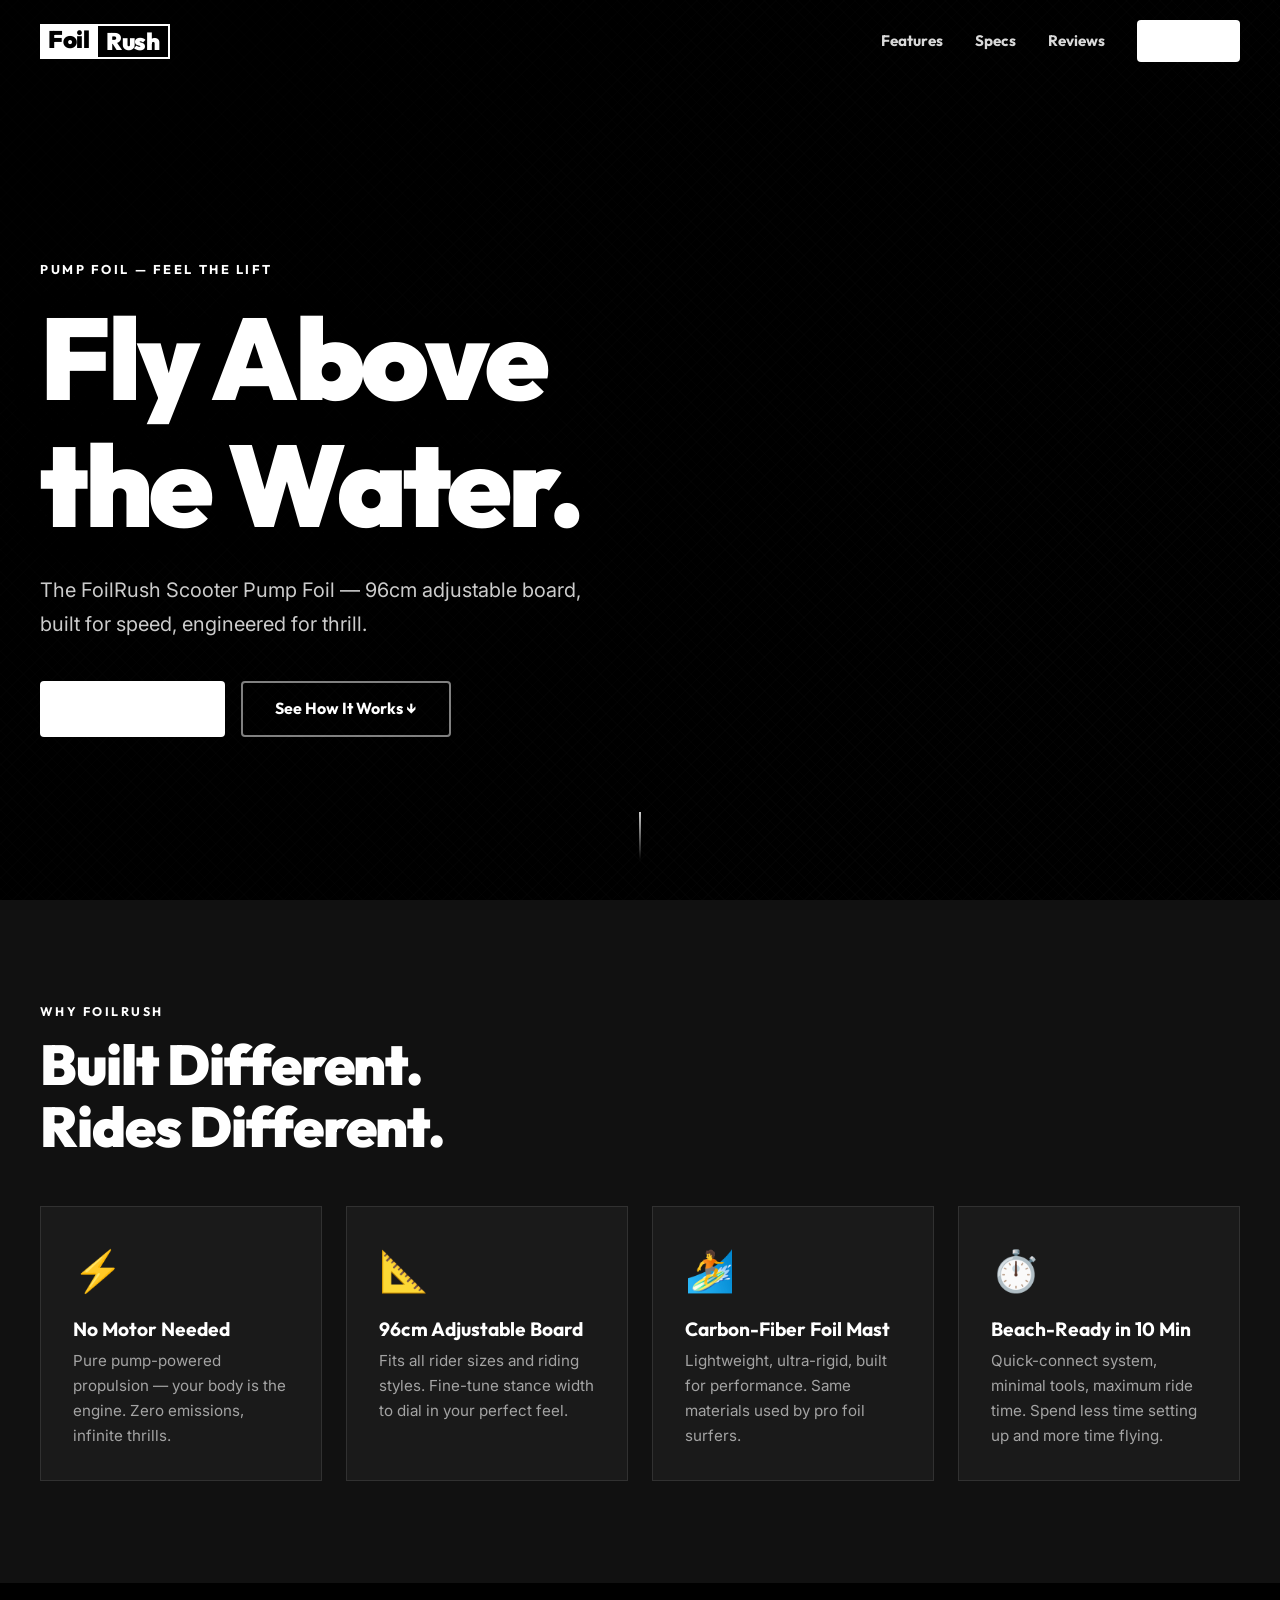
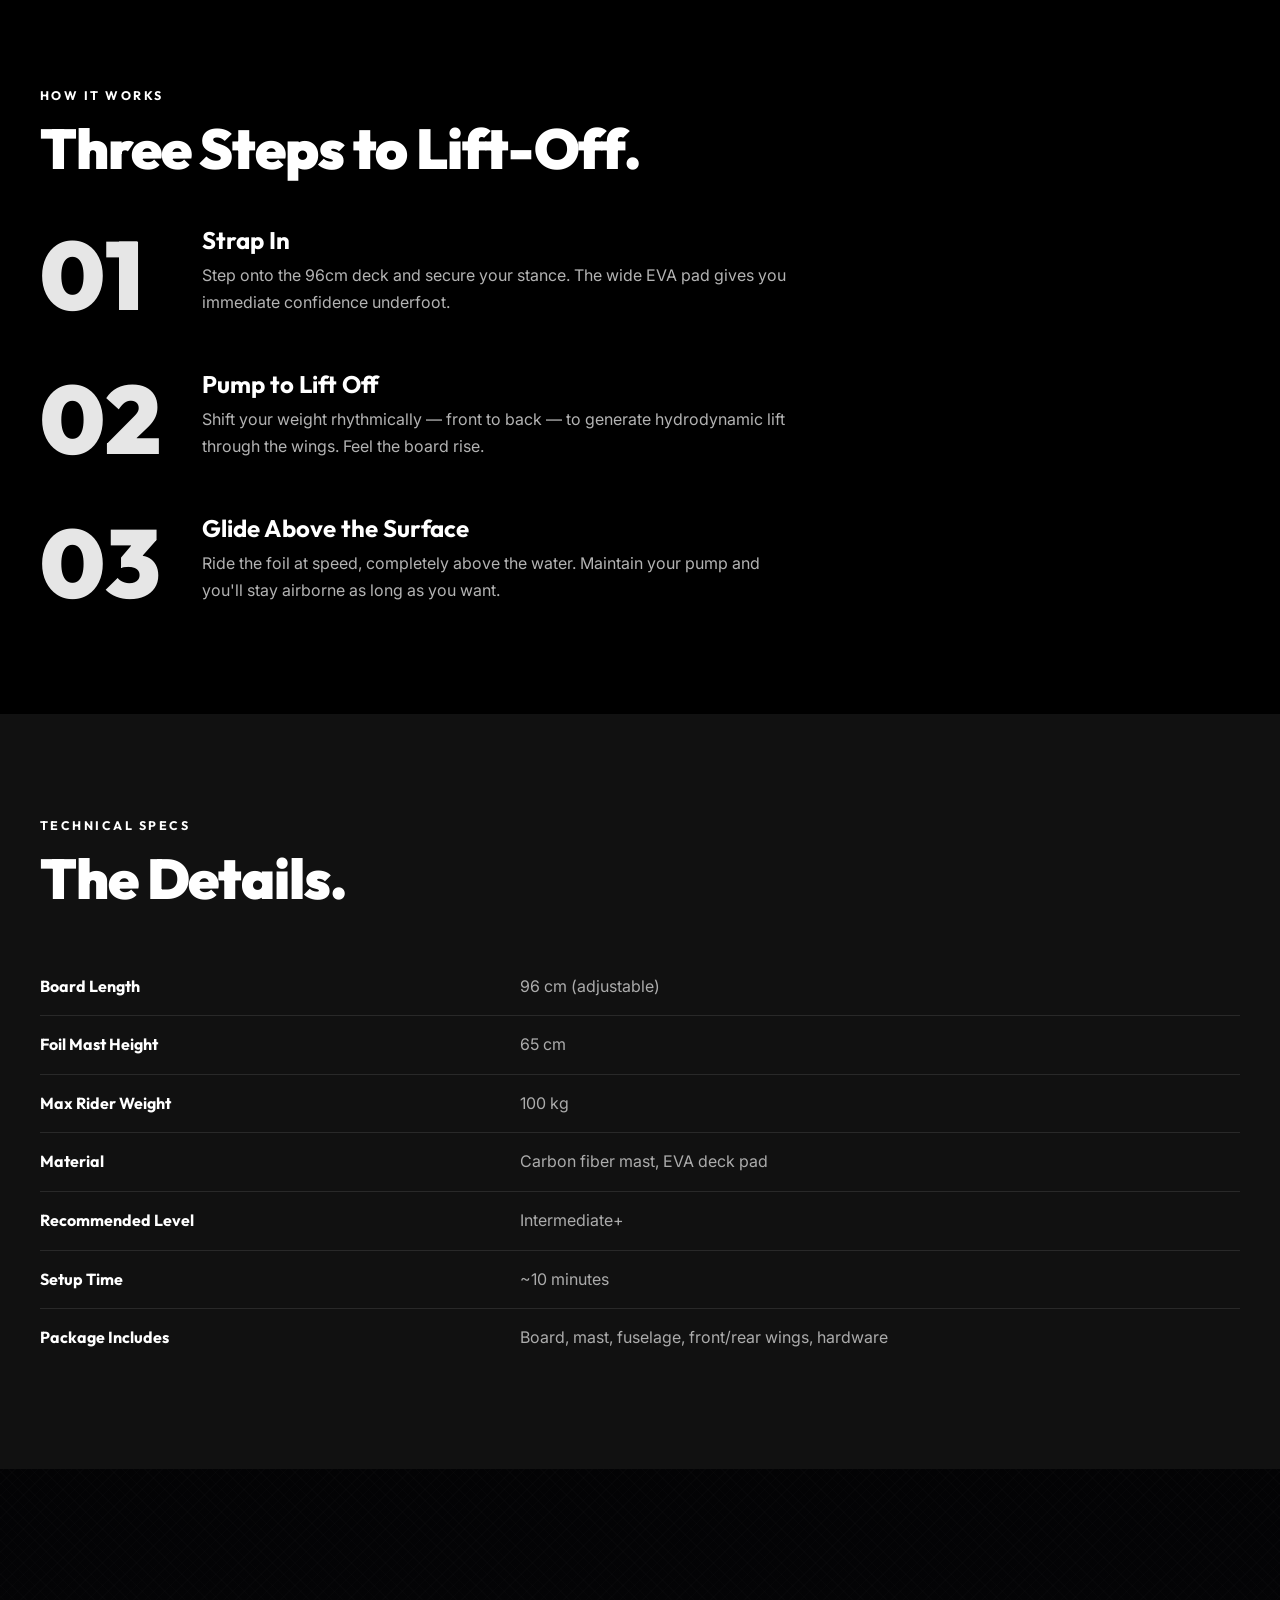
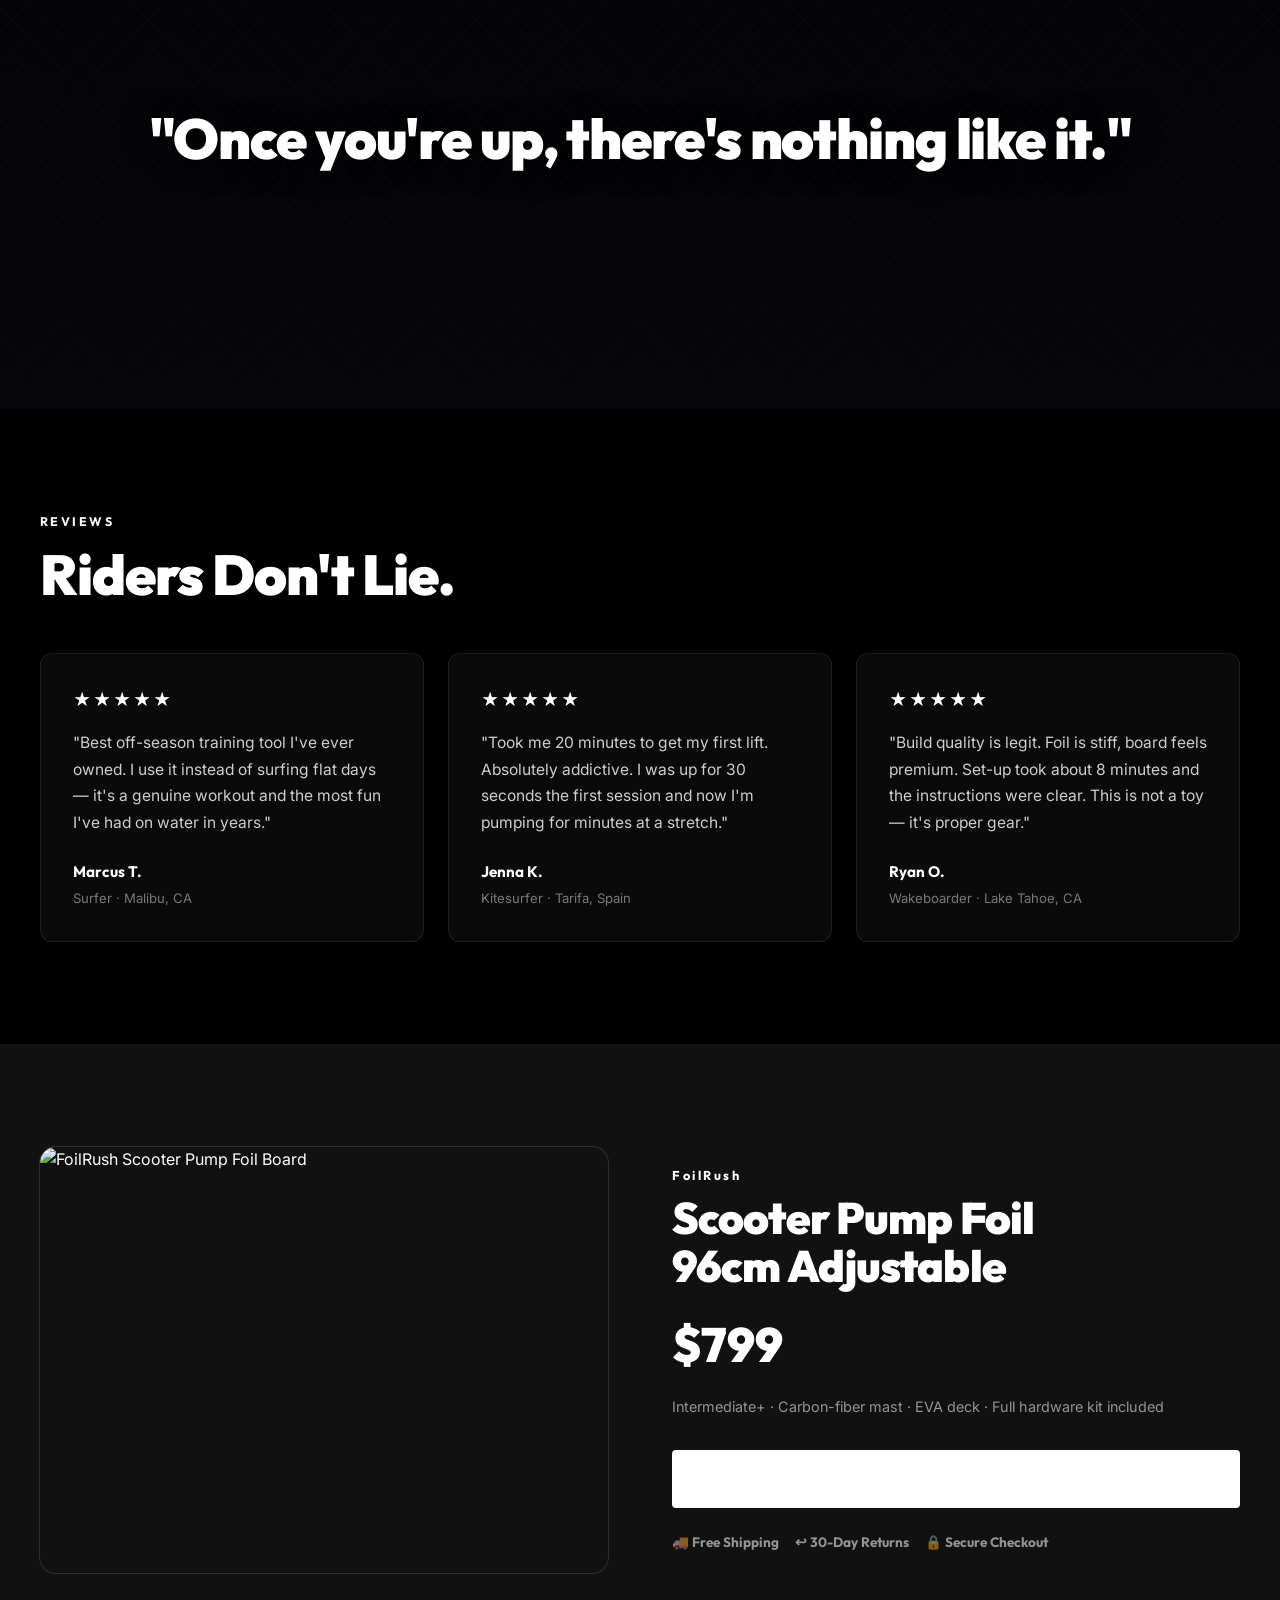
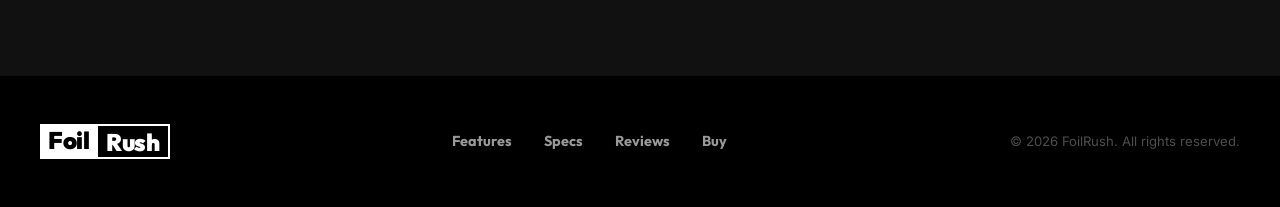
==== commit 52b3daf8: "feat: chess-block logo — Foil in white-on-black, Rush in black-on-white" ====
--- a/index.html
+++ b/index.html
@@ -14,7 +14,7 @@
 
   <nav id="site-nav">
     <div class="container nav-inner">
-      <a href="#" class="nav-logo">FoilRush</a>
+      <a href="#" class="nav-logo"><span class="logo-foil">Foil</span><span class="logo-rush">Rush</span></a>
       <button class="nav-toggle" aria-label="Toggle menu" aria-expanded="false">
         <span></span><span></span><span></span>
       </button>
@@ -170,7 +170,7 @@
     <div class="container buy-inner">
       <div class="buy-image reveal-left">
         <img
-          src="https://images.unsplash.com/photo-1599474924187-334a4ae5bd3c?auto=format&fit=crop&w=800&q=80"
+          src="https://images.pexels.com/photos/19532133/pexels-photo-19532133.jpeg?auto=compress&cs=tinysrgb&w=800"
           alt="FoilRush Scooter Pump Foil Board"
         />
       </div>
@@ -191,7 +191,7 @@
 
   <footer id="footer">
     <div class="container footer-inner">
-      <a href="#" class="nav-logo">FoilRush</a>
+      <a href="#" class="nav-logo"><span class="logo-foil">Foil</span><span class="logo-rush">Rush</span></a>
       <nav class="footer-links">
         <a href="#features">Features</a>
         <a href="#specs">Specs</a>
--- a/style.css
+++ b/style.css
@@ -7,12 +7,12 @@
 
 /* ── Design tokens ── */
 :root {
-  --orange:   #FF5500;
-  --dark:     #0A0A0F;
-  --blue:     #0066FF;
-  --light:    #F5F5F5;
+  --orange:   #FFFFFF;
+  --dark:     #000000;
+  --blue:     #444444;
+  --light:    #111111;
   --white:    #FFFFFF;
-  --ink:      #111111;
+  --ink:      #FFFFFF;
 
   --font-head: 'Outfit', sans-serif;
   --font-body: 'Inter', sans-serif;
@@ -28,6 +28,22 @@
   color: var(--white);
   line-height: 1.6;
   overflow-x: hidden;
+  /* Subtle carbon-fiber diagonal weave */
+  background-image:
+    repeating-linear-gradient(
+      45deg,
+      rgba(255,255,255,0.015) 0px,
+      rgba(255,255,255,0.015) 1px,
+      transparent 1px,
+      transparent 8px
+    ),
+    repeating-linear-gradient(
+      -45deg,
+      rgba(255,255,255,0.015) 0px,
+      rgba(255,255,255,0.015) 1px,
+      transparent 1px,
+      transparent 8px
+    );
 }
 
 h1, h2, h3, h4 {
@@ -43,8 +59,8 @@
 
 .btn-primary {
   display: inline-block;
-  background: var(--orange);
-  color: var(--white);
+  background: var(--white);
+  color: var(--ink);
   font-family: var(--font-head);
   font-weight: 700;
   font-size: 1rem;
@@ -54,7 +70,7 @@
   cursor: pointer;
   transition: background 0.2s, transform 0.15s;
 }
-.btn-primary:hover { background: #e04a00; transform: translateY(-2px); }
+.btn-primary:hover { background: #e0e0e0; transform: translateY(-2px); }
 
 .btn-ghost {
   display: inline-block;
@@ -130,10 +146,24 @@
   font-family: var(--font-head);
   font-weight: 900;
   font-size: 1.5rem;
-  color: var(--white);
   letter-spacing: -0.02em;
-}
-.nav-logo span { color: var(--orange); }
+  display: inline-flex;
+  line-height: 1;
+}
+
+.logo-foil {
+  background: var(--white);
+  color: var(--dark);
+  padding: 0.15em 0.35em;
+}
+
+.logo-rush {
+  background: var(--dark);
+  color: var(--white);
+  padding: 0.15em 0.35em;
+  border: 2px solid var(--white);
+  margin-left: -2px;
+}
 
 .nav-links {
   display: flex;
@@ -198,9 +228,9 @@
 .hero-bg {
   position: absolute;
   inset: -10%;
-  background-image: url('https://images.unsplash.com/photo-1559827260-dc66d52bef19?auto=format&fit=crop&w=1800&q=80');
+  background-image: url('https://images.pexels.com/photos/19613308/pexels-photo-19613308.jpeg?auto=compress&cs=tinysrgb&w=1800');
   background-size: cover;
-  background-position: center;
+  background-position: center 30%;
   animation: kenBurns 18s ease-in-out infinite alternate;
 }
 
@@ -214,9 +244,9 @@
   inset: 0;
   background: linear-gradient(
     135deg,
-    rgba(10,10,15,0.85) 0%,
-    rgba(10,10,15,0.55) 60%,
-    rgba(0,102,255,0.15) 100%
+    rgba(0,0,0,0.82) 0%,
+    rgba(0,0,0,0.45) 60%,
+    rgba(0,0,0,0.2) 100%
   );
 }
 
@@ -316,14 +346,15 @@
 }
 
 .feature-card {
-  background: var(--white);
-  border-radius: 12px;
+  background: #1a1a1a;
+  border: 1px solid rgba(255,255,255,0.1);
+  border-radius: 0;
   padding: 2rem;
-  box-shadow: 0 2px 20px rgba(0,0,0,0.06);
-  transition: box-shadow 0.2s, transform 0.2s;
+  box-shadow: none;
+  transition: border-color 0.2s, transform 0.2s;
 }
 .feature-card:hover {
-  box-shadow: 0 8px 40px rgba(255,85,0,0.12);
+  border-color: var(--white);
   transform: translateY(-4px);
 }
 
@@ -336,12 +367,12 @@
   font-size: 1.2rem;
   font-weight: 700;
   margin-bottom: 0.5rem;
-  color: var(--ink);
+  color: var(--white);
 }
 
 .feature-card p {
   font-size: 0.95rem;
-  color: #555;
+  color: rgba(255,255,255,0.6);
   line-height: 1.65;
 }
 
@@ -408,7 +439,7 @@
 }
 
 .specs-table tr {
-  border-bottom: 1px solid rgba(0,0,0,0.08);
+  border-bottom: 1px solid rgba(255,255,255,0.1);
 }
 .specs-table tr:last-child { border-bottom: none; }
 
@@ -423,7 +454,7 @@
 
 .specs-table td {
   padding: 1rem 0;
-  color: #444;
+  color: rgba(255,255,255,0.65);
 }
 
 @media (max-width: 500px) {
@@ -446,9 +477,9 @@
 .lifestyle-bg {
   position: absolute;
   inset: 0;
-  background-image: url('https://images.unsplash.com/photo-1567899382643-8e0e478c4d5f?auto=format&fit=crop&w=1600&q=80');
+  background-image: url('https://images.pexels.com/photos/33834676/pexels-photo-33834676.jpeg?auto=compress&cs=tinysrgb&w=1600');
   background-size: cover;
-  background-position: center 30%;
+  background-position: center 50%;
 }
 
 .lifestyle-overlay {
@@ -549,7 +580,7 @@
   width: 100%;
   object-fit: cover;
   aspect-ratio: 4/3;
-  box-shadow: 0 20px 60px rgba(0,0,0,0.15);
+  box-shadow: 0 0 0 1px rgba(255,255,255,0.12);
 }
 
 .buy-brand {
@@ -579,7 +610,7 @@
 
 .buy-tagline {
   font-size: 0.9rem;
-  color: #666;
+  color: rgba(255,255,255,0.55);
   margin-bottom: 2rem;
   line-height: 1.6;
 }
@@ -599,7 +630,7 @@
 
 .buy-badges span {
   font-size: 0.85rem;
-  color: #555;
+  color: rgba(255,255,255,0.55);
   font-family: var(--font-head);
   font-weight: 700;
 }
@@ -643,20 +674,13 @@
 }
 
 /* ── Accessibility & polish ── */
-::selection {
-  background: var(--orange);
-  color: var(--white);
-}
-
 :focus-visible {
   outline: 2px solid var(--orange);
   outline-offset: 3px;
 }
 
-/* Ensure nav logo F and R stand out on dark nav */
-#site-nav .nav-logo {
-  background: linear-gradient(90deg, var(--white) 60%, var(--orange) 100%);
-  -webkit-background-clip: text;
-  -webkit-text-fill-color: transparent;
-  background-clip: text;
-}
+/* ::selection uses white block to match B&W chess theme */
+::selection {
+  background: var(--white);
+  color: var(--dark);
+}
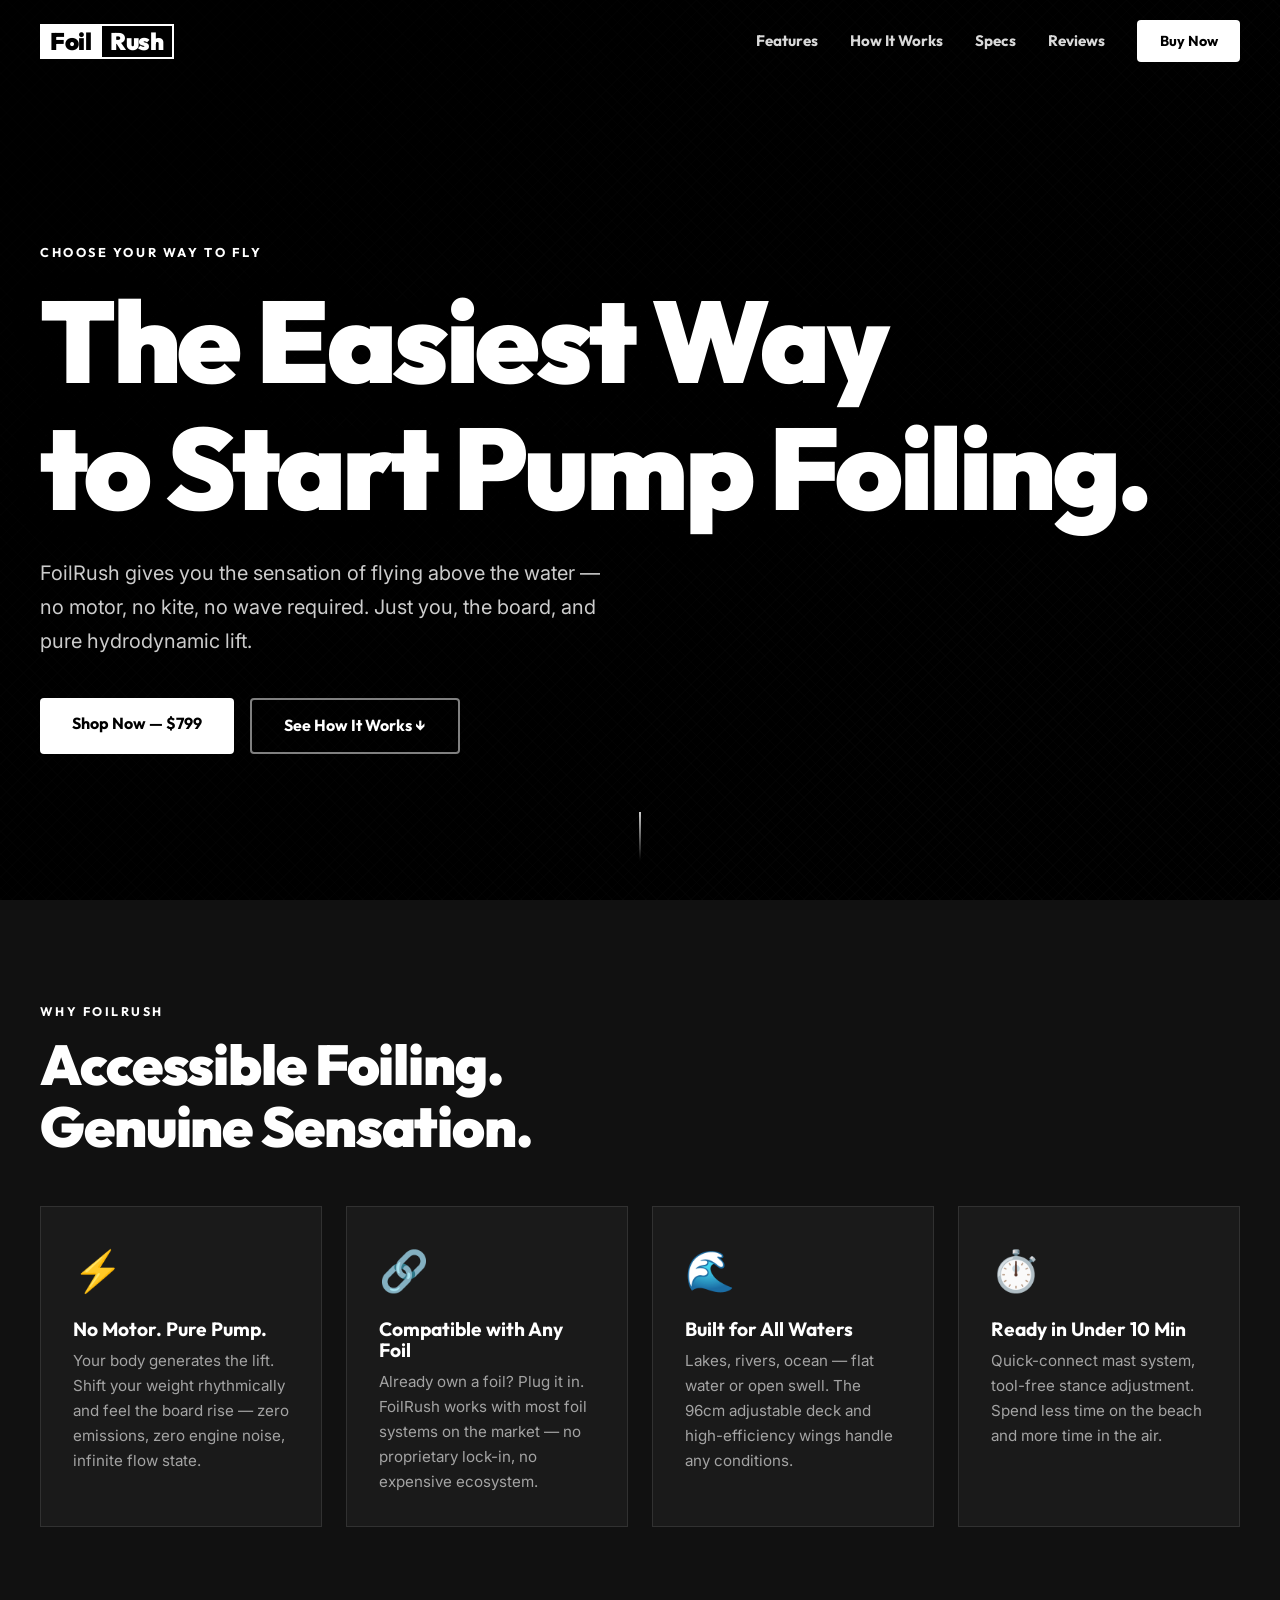
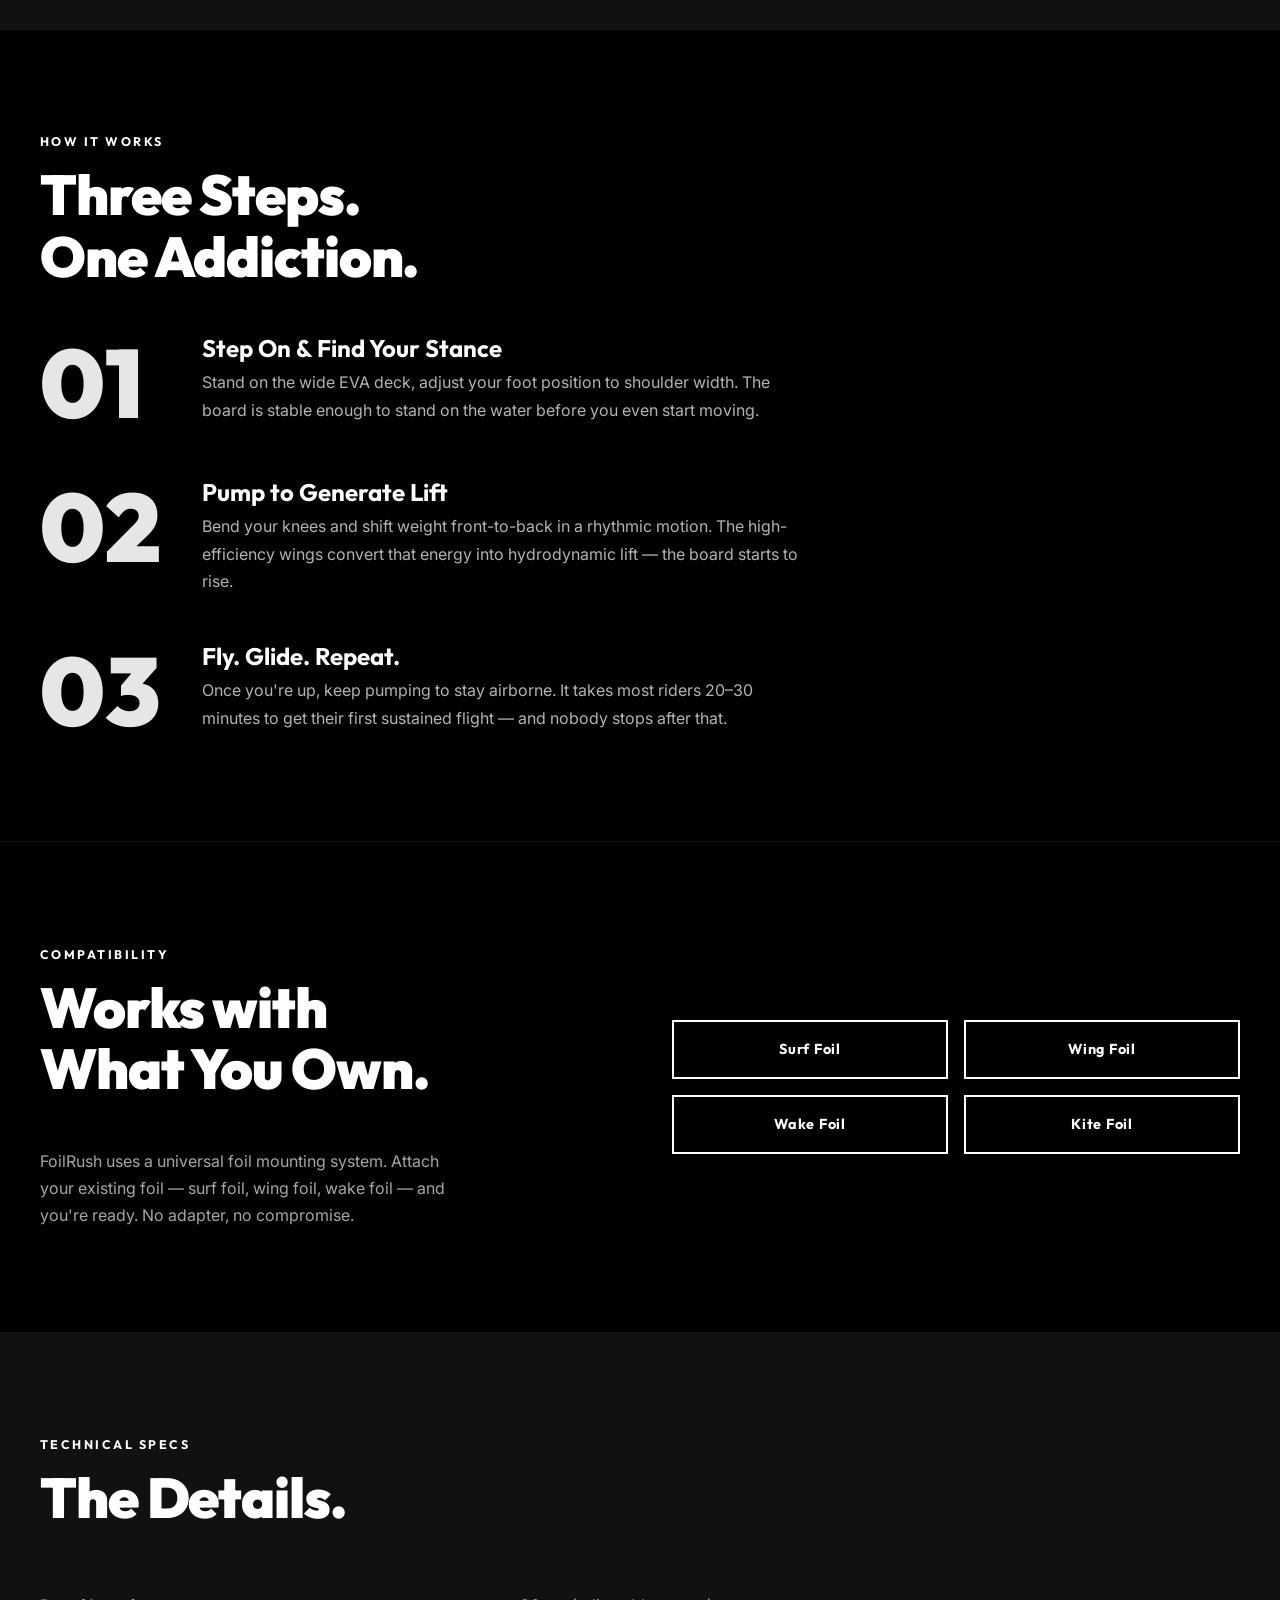
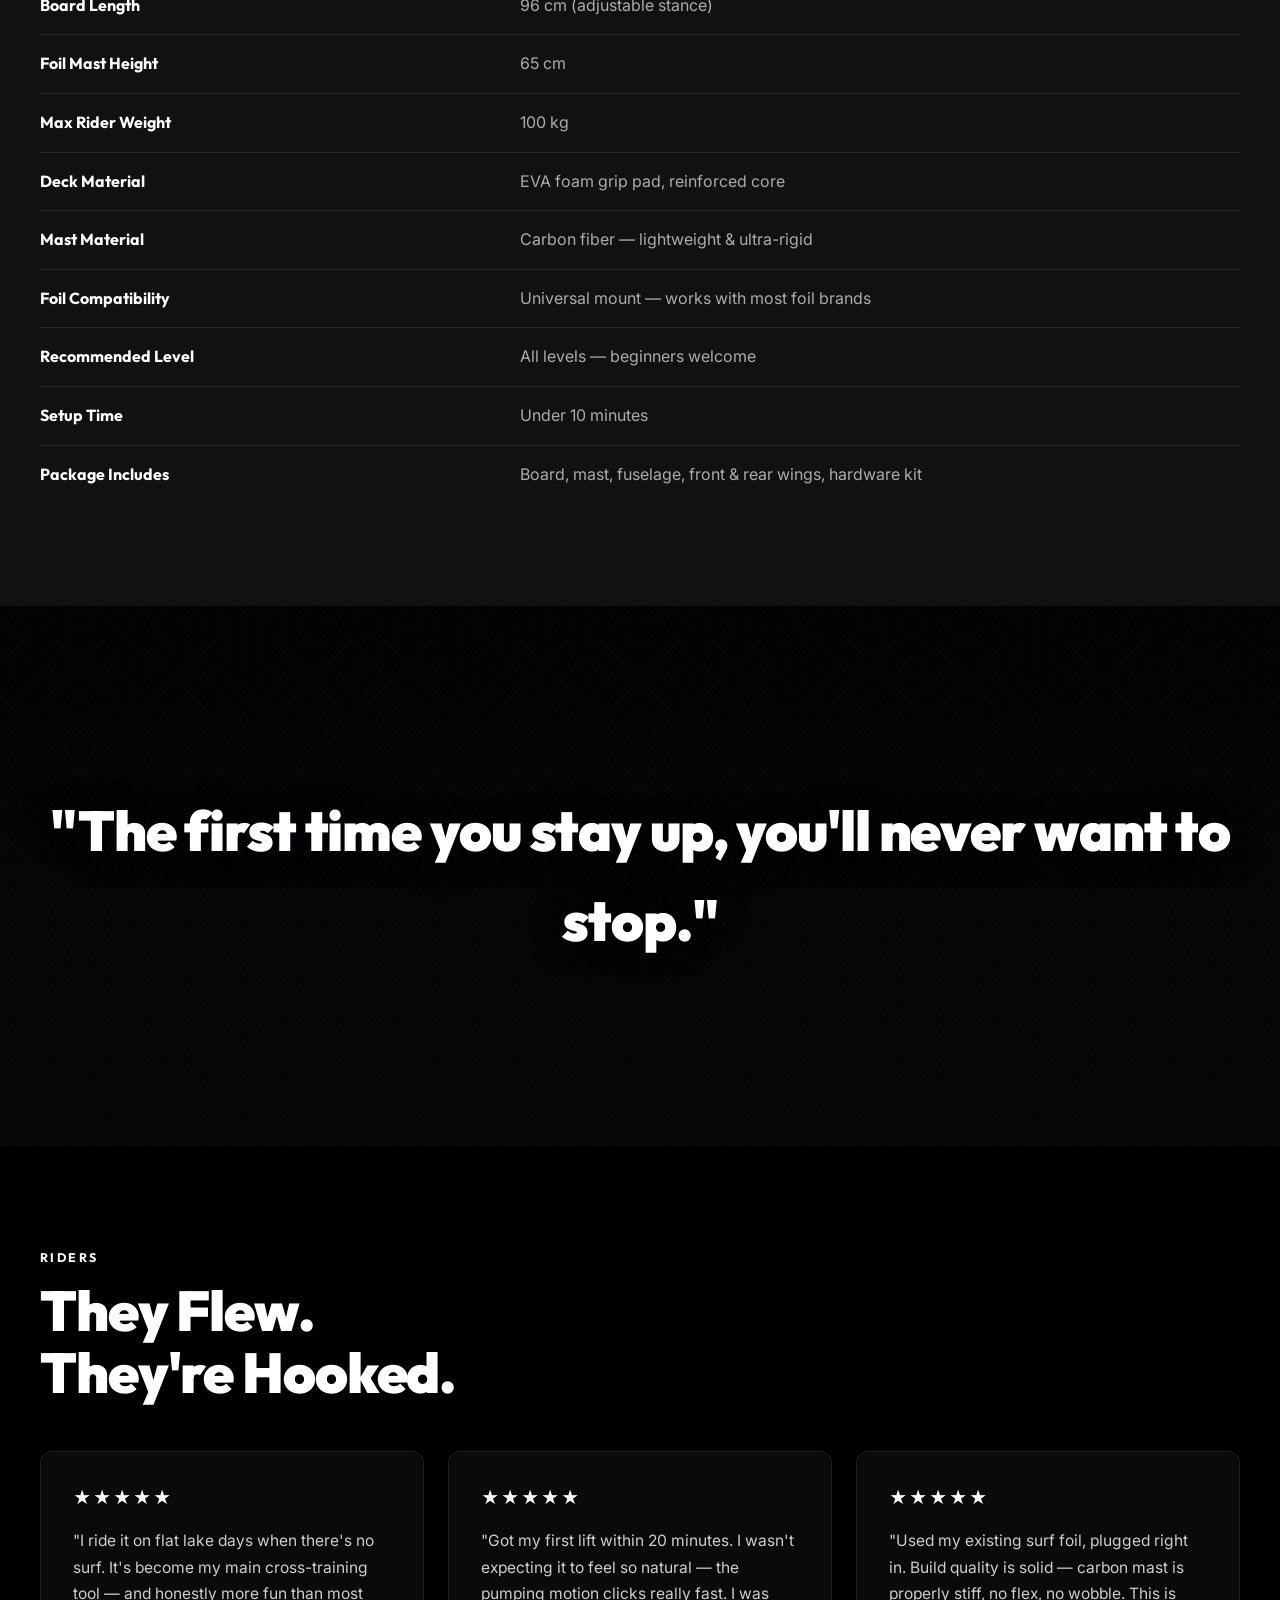
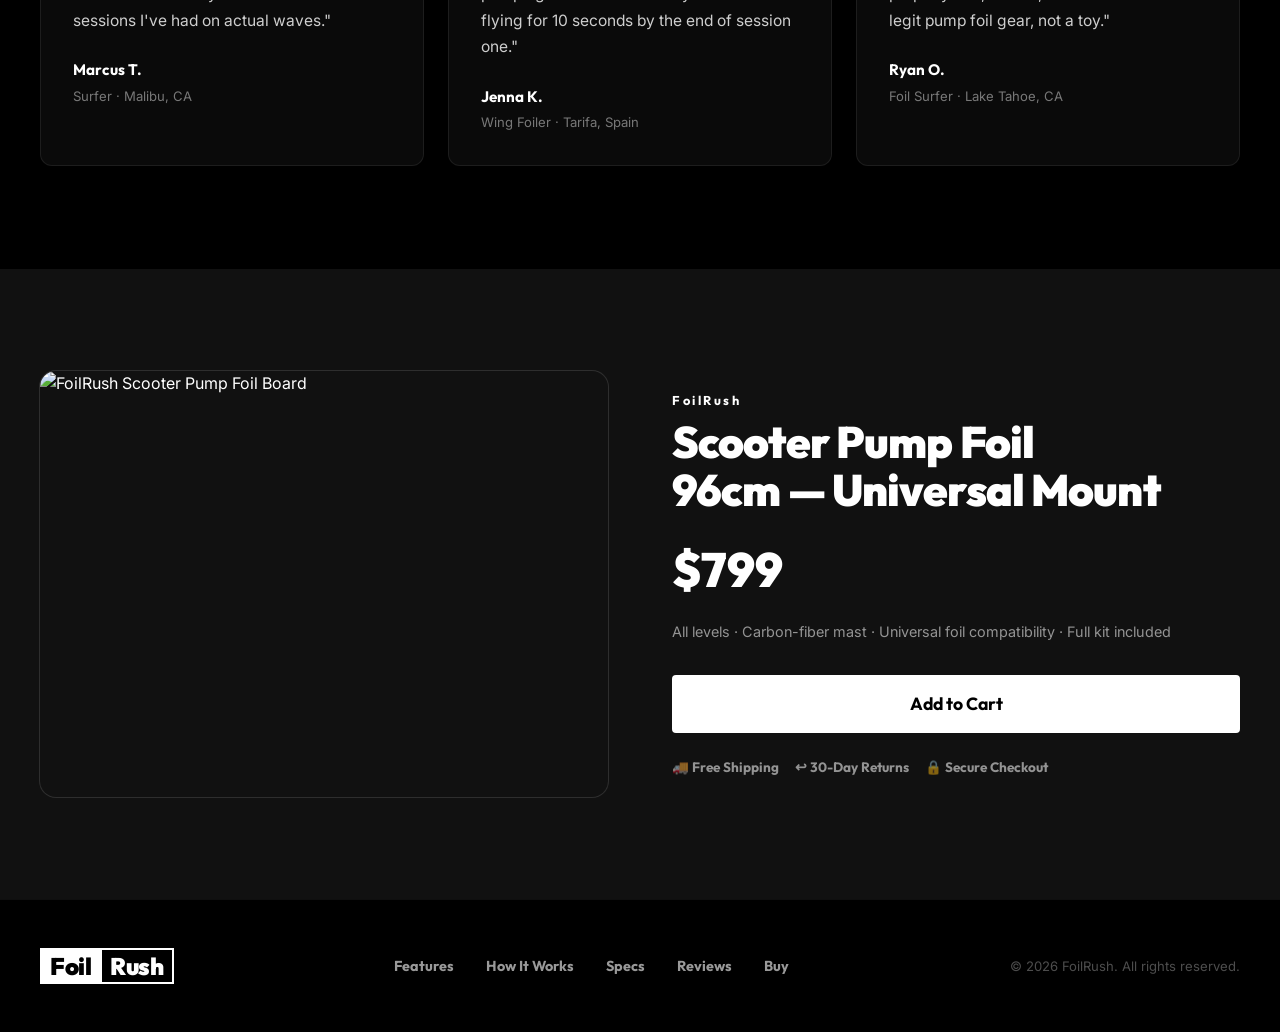
==== commit f894b151: "feat: rewrite content from foilscoot.com reference — better copy, compatibility section, authentic p" ====
--- a/index.html
+++ b/index.html
@@ -3,8 +3,8 @@
 <head>
   <meta charset="UTF-8" />
   <meta name="viewport" content="width=device-width, initial-scale=1.0" />
-  <title>FoilRush — Fly Above the Water</title>
-  <meta name="description" content="The FoilRush Scooter Pump Foil. 96cm adjustable board, built for speed, engineered for thrill. Buy now for $799." />
+  <title>FoilRush — The Easiest Way to Start Pump Foiling</title>
+  <meta name="description" content="FoilRush Scooter Pump Foil — compatible with any foil, built for all waters. Experience the sensation of flight without a motor. $799, free shipping." />
   <link rel="preconnect" href="https://fonts.googleapis.com" />
   <link rel="preconnect" href="https://fonts.gstatic.com" crossorigin />
   <link href="https://fonts.googleapis.com/css2?family=Outfit:wght@400;700;900&family=Inter:wght@400;500&display=swap" rel="stylesheet" />
@@ -20,6 +20,7 @@
       </button>
       <ul class="nav-links" id="nav-links" aria-hidden="true">
         <li><a href="#features">Features</a></li>
+        <li><a href="#how-it-works">How It Works</a></li>
         <li><a href="#specs">Specs</a></li>
         <li><a href="#reviews">Reviews</a></li>
         <li><a href="#buy" class="btn-primary">Buy Now</a></li>
@@ -31,11 +32,11 @@
     <div class="hero-bg"></div>
     <div class="hero-overlay"></div>
     <div class="container hero-content">
-      <p class="hero-eyebrow">PUMP FOIL — FEEL THE LIFT</p>
-      <h1>Fly Above<br>the Water.</h1>
-      <p class="hero-sub">The FoilRush Scooter Pump Foil — 96cm adjustable board, built for speed, engineered for thrill.</p>
+      <p class="hero-eyebrow">CHOOSE YOUR WAY TO FLY</p>
+      <h1>The Easiest Way<br>to Start Pump Foiling.</h1>
+      <p class="hero-sub">FoilRush gives you the sensation of flying above the water — no motor, no kite, no wave required. Just you, the board, and pure hydrodynamic lift.</p>
       <div class="hero-ctas">
-        <a href="#buy" class="btn-primary">Buy Now — $799</a>
+        <a href="#buy" class="btn-primary">Shop Now — $799</a>
         <a href="#how-it-works" class="btn-ghost">See How It Works ↓</a>
       </div>
     </div>
@@ -47,27 +48,27 @@
   <section id="features">
     <div class="container">
       <p class="section-eyebrow">WHY FOILRUSH</p>
-      <h2 class="section-title">Built Different.<br>Rides Different.</h2>
+      <h2 class="section-title">Accessible Foiling.<br>Genuine Sensation.</h2>
       <div class="features-grid">
         <div class="feature-card reveal" data-delay="0">
           <div class="feature-icon">⚡</div>
-          <h3>No Motor Needed</h3>
-          <p>Pure pump-powered propulsion — your body is the engine. Zero emissions, infinite thrills.</p>
+          <h3>No Motor. Pure Pump.</h3>
+          <p>Your body generates the lift. Shift your weight rhythmically and feel the board rise — zero emissions, zero engine noise, infinite flow state.</p>
         </div>
         <div class="feature-card reveal" data-delay="100">
-          <div class="feature-icon">📐</div>
-          <h3>96cm Adjustable Board</h3>
-          <p>Fits all rider sizes and riding styles. Fine-tune stance width to dial in your perfect feel.</p>
+          <div class="feature-icon">🔗</div>
+          <h3>Compatible with Any Foil</h3>
+          <p>Already own a foil? Plug it in. FoilRush works with most foil systems on the market — no proprietary lock-in, no expensive ecosystem.</p>
         </div>
         <div class="feature-card reveal" data-delay="200">
-          <div class="feature-icon">🏄</div>
-          <h3>Carbon-Fiber Foil Mast</h3>
-          <p>Lightweight, ultra-rigid, built for performance. Same materials used by pro foil surfers.</p>
+          <div class="feature-icon">🌊</div>
+          <h3>Built for All Waters</h3>
+          <p>Lakes, rivers, ocean — flat water or open swell. The 96cm adjustable deck and high-efficiency wings handle any conditions.</p>
         </div>
         <div class="feature-card reveal" data-delay="300">
           <div class="feature-icon">⏱️</div>
-          <h3>Beach-Ready in 10 Min</h3>
-          <p>Quick-connect system, minimal tools, maximum ride time. Spend less time setting up and more time flying.</p>
+          <h3>Ready in Under 10 Min</h3>
+          <p>Quick-connect mast system, tool-free stance adjustment. Spend less time on the beach and more time in the air.</p>
         </div>
       </div>
     </div>
@@ -76,29 +77,45 @@
   <section id="how-it-works">
     <div class="container">
       <p class="section-eyebrow">HOW IT WORKS</p>
-      <h2 class="section-title">Three Steps to Lift-Off.</h2>
+      <h2 class="section-title">Three Steps.<br>One Addiction.</h2>
       <div class="steps">
         <div class="step reveal-left" data-delay="0">
           <div class="step-number">01</div>
           <div class="step-body">
-            <h3>Strap In</h3>
-            <p>Step onto the 96cm deck and secure your stance. The wide EVA pad gives you immediate confidence underfoot.</p>
+            <h3>Step On & Find Your Stance</h3>
+            <p>Stand on the wide EVA deck, adjust your foot position to shoulder width. The board is stable enough to stand on the water before you even start moving.</p>
           </div>
         </div>
         <div class="step reveal-right" data-delay="150">
           <div class="step-number">02</div>
           <div class="step-body">
-            <h3>Pump to Lift Off</h3>
-            <p>Shift your weight rhythmically — front to back — to generate hydrodynamic lift through the wings. Feel the board rise.</p>
+            <h3>Pump to Generate Lift</h3>
+            <p>Bend your knees and shift weight front-to-back in a rhythmic motion. The high-efficiency wings convert that energy into hydrodynamic lift — the board starts to rise.</p>
           </div>
         </div>
         <div class="step reveal-left" data-delay="300">
           <div class="step-number">03</div>
           <div class="step-body">
-            <h3>Glide Above the Surface</h3>
-            <p>Ride the foil at speed, completely above the water. Maintain your pump and you'll stay airborne as long as you want.</p>
+            <h3>Fly. Glide. Repeat.</h3>
+            <p>Once you're up, keep pumping to stay airborne. It takes most riders 20–30 minutes to get their first sustained flight — and nobody stops after that.</p>
           </div>
         </div>
+      </div>
+    </div>
+  </section>
+
+  <section id="compatibility">
+    <div class="container compat-inner reveal">
+      <div class="compat-text">
+        <p class="section-eyebrow">COMPATIBILITY</p>
+        <h2 class="section-title">Works with<br>What You Own.</h2>
+        <p class="compat-body">FoilRush uses a universal foil mounting system. Attach your existing foil — surf foil, wing foil, wake foil — and you're ready. No adapter, no compromise.</p>
+      </div>
+      <div class="compat-badges">
+        <div class="compat-badge">Surf Foil</div>
+        <div class="compat-badge">Wing Foil</div>
+        <div class="compat-badge">Wake Foil</div>
+        <div class="compat-badge">Kite Foil</div>
       </div>
     </div>
   </section>
@@ -110,13 +127,15 @@
       <div class="reveal">
         <table class="specs-table" aria-label="Product Specifications">
           <tbody>
-            <tr><th>Board Length</th><td>96 cm (adjustable)</td></tr>
+            <tr><th>Board Length</th><td>96 cm (adjustable stance)</td></tr>
             <tr><th>Foil Mast Height</th><td>65 cm</td></tr>
             <tr><th>Max Rider Weight</th><td>100 kg</td></tr>
-            <tr><th>Material</th><td>Carbon fiber mast, EVA deck pad</td></tr>
-            <tr><th>Recommended Level</th><td>Intermediate+</td></tr>
-            <tr><th>Setup Time</th><td>~10 minutes</td></tr>
-            <tr><th>Package Includes</th><td>Board, mast, fuselage, front/rear wings, hardware</td></tr>
+            <tr><th>Deck Material</th><td>EVA foam grip pad, reinforced core</td></tr>
+            <tr><th>Mast Material</th><td>Carbon fiber — lightweight & ultra-rigid</td></tr>
+            <tr><th>Foil Compatibility</th><td>Universal mount — works with most foil brands</td></tr>
+            <tr><th>Recommended Level</th><td>All levels — beginners welcome</td></tr>
+            <tr><th>Setup Time</th><td>Under 10 minutes</td></tr>
+            <tr><th>Package Includes</th><td>Board, mast, fuselage, front & rear wings, hardware kit</td></tr>
           </tbody>
         </table>
       </div>
@@ -128,19 +147,19 @@
     <div class="lifestyle-overlay"></div>
     <div class="container lifestyle-content reveal">
       <blockquote>
-        <p>"Once you're up, there's nothing like it."</p>
+        <p>"The first time you stay up, you'll never want to stop."</p>
       </blockquote>
     </div>
   </section>
 
   <section id="reviews">
     <div class="container">
-      <p class="section-eyebrow">REVIEWS</p>
-      <h2 class="section-title">Riders Don't Lie.</h2>
+      <p class="section-eyebrow">RIDERS</p>
+      <h2 class="section-title">They Flew.<br>They're Hooked.</h2>
       <div class="reviews-grid">
         <article class="review-card reveal" data-delay="0">
           <div class="review-stars">★★★★★</div>
-          <p class="review-text">"Best off-season training tool I've ever owned. I use it instead of surfing flat days — it's a genuine workout and the most fun I've had on water in years."</p>
+          <p class="review-text">"I ride it on flat lake days when there's no surf. It's become my main cross-training tool — and honestly more fun than most sessions I've had on actual waves."</p>
           <footer class="review-author">
             <strong>Marcus T.</strong>
             <span>Surfer · Malibu, CA</span>
@@ -148,18 +167,18 @@
         </article>
         <article class="review-card reveal" data-delay="150">
           <div class="review-stars">★★★★★</div>
-          <p class="review-text">"Took me 20 minutes to get my first lift. Absolutely addictive. I was up for 30 seconds the first session and now I'm pumping for minutes at a stretch."</p>
+          <p class="review-text">"Got my first lift within 20 minutes. I wasn't expecting it to feel so natural — the pumping motion clicks really fast. I was flying for 10 seconds by the end of session one."</p>
           <footer class="review-author">
             <strong>Jenna K.</strong>
-            <span>Kitesurfer · Tarifa, Spain</span>
+            <span>Wing Foiler · Tarifa, Spain</span>
           </footer>
         </article>
         <article class="review-card reveal" data-delay="300">
           <div class="review-stars">★★★★★</div>
-          <p class="review-text">"Build quality is legit. Foil is stiff, board feels premium. Set-up took about 8 minutes and the instructions were clear. This is not a toy — it's proper gear."</p>
+          <p class="review-text">"Used my existing surf foil, plugged right in. Build quality is solid — carbon mast is properly stiff, no flex, no wobble. This is legit pump foil gear, not a toy."</p>
           <footer class="review-author">
             <strong>Ryan O.</strong>
-            <span>Wakeboarder · Lake Tahoe, CA</span>
+            <span>Foil Surfer · Lake Tahoe, CA</span>
           </footer>
         </article>
       </div>
@@ -176,9 +195,9 @@
       </div>
       <div class="buy-details reveal-right">
         <p class="buy-brand">FoilRush</p>
-        <h2 class="buy-product-name">Scooter Pump Foil<br>96cm Adjustable</h2>
+        <h2 class="buy-product-name">Scooter Pump Foil<br>96cm — Universal Mount</h2>
         <div class="buy-price">$799</div>
-        <p class="buy-tagline">Intermediate+ · Carbon-fiber mast · EVA deck · Full hardware kit included</p>
+        <p class="buy-tagline">All levels · Carbon-fiber mast · Universal foil compatibility · Full kit included</p>
         <button class="btn-primary buy-cta">Add to Cart</button>
         <div class="buy-badges">
           <span>🚚 Free Shipping</span>
@@ -194,6 +213,7 @@
       <a href="#" class="nav-logo"><span class="logo-foil">Foil</span><span class="logo-rush">Rush</span></a>
       <nav class="footer-links">
         <a href="#features">Features</a>
+        <a href="#how-it-works">How It Works</a>
         <a href="#specs">Specs</a>
         <a href="#reviews">Reviews</a>
         <a href="#buy">Buy</a>
--- a/style.css
+++ b/style.css
@@ -60,7 +60,7 @@
 .btn-primary {
   display: inline-block;
   background: var(--white);
-  color: var(--ink);
+  color: #000000;
   font-family: var(--font-head);
   font-weight: 700;
   font-size: 1rem;
@@ -155,6 +155,7 @@
   background: var(--white);
   color: var(--dark);
   padding: 0.15em 0.35em;
+  border: 2px solid var(--white);
 }
 
 .logo-rush {
@@ -179,7 +180,7 @@
   transition: opacity 0.2s;
 }
 .nav-links a:hover { opacity: 1; }
-.nav-links .btn-primary { opacity: 1; font-size: 0.9rem; padding: 0.6rem 1.4rem; }
+.nav-links .btn-primary { opacity: 1; font-size: 0.9rem; padding: 0.6rem 1.4rem; color: #000000; }
 
 /* Mobile toggle */
 .nav-toggle {
@@ -423,6 +424,55 @@
   .step-number { font-size: 3rem; }
 }
 
+/* ── Compatibility ── */
+#compatibility {
+  padding: var(--section-pad) 0;
+  background: var(--dark);
+  border-top: 1px solid rgba(255,255,255,0.08);
+  border-bottom: 1px solid rgba(255,255,255,0.08);
+}
+
+.compat-inner {
+  display: grid;
+  grid-template-columns: 1fr 1fr;
+  gap: 4rem;
+  align-items: center;
+}
+
+.compat-body {
+  color: rgba(255,255,255,0.65);
+  font-size: 1rem;
+  line-height: 1.7;
+  margin-top: 1rem;
+  max-width: 420px;
+}
+
+.compat-badges {
+  display: grid;
+  grid-template-columns: 1fr 1fr;
+  gap: 1rem;
+}
+
+.compat-badge {
+  border: 2px solid var(--white);
+  padding: 1rem 1.25rem;
+  font-family: var(--font-head);
+  font-weight: 700;
+  font-size: 0.9rem;
+  letter-spacing: 0.05em;
+  text-align: center;
+  color: var(--white);
+  transition: background 0.2s, color 0.2s;
+}
+.compat-badge:hover {
+  background: var(--white);
+  color: var(--dark);
+}
+
+@media (max-width: 768px) {
+  .compat-inner { grid-template-columns: 1fr; gap: 2.5rem; }
+}
+
 /* ── Specs ── */
 #specs {
   padding: var(--section-pad) 0;
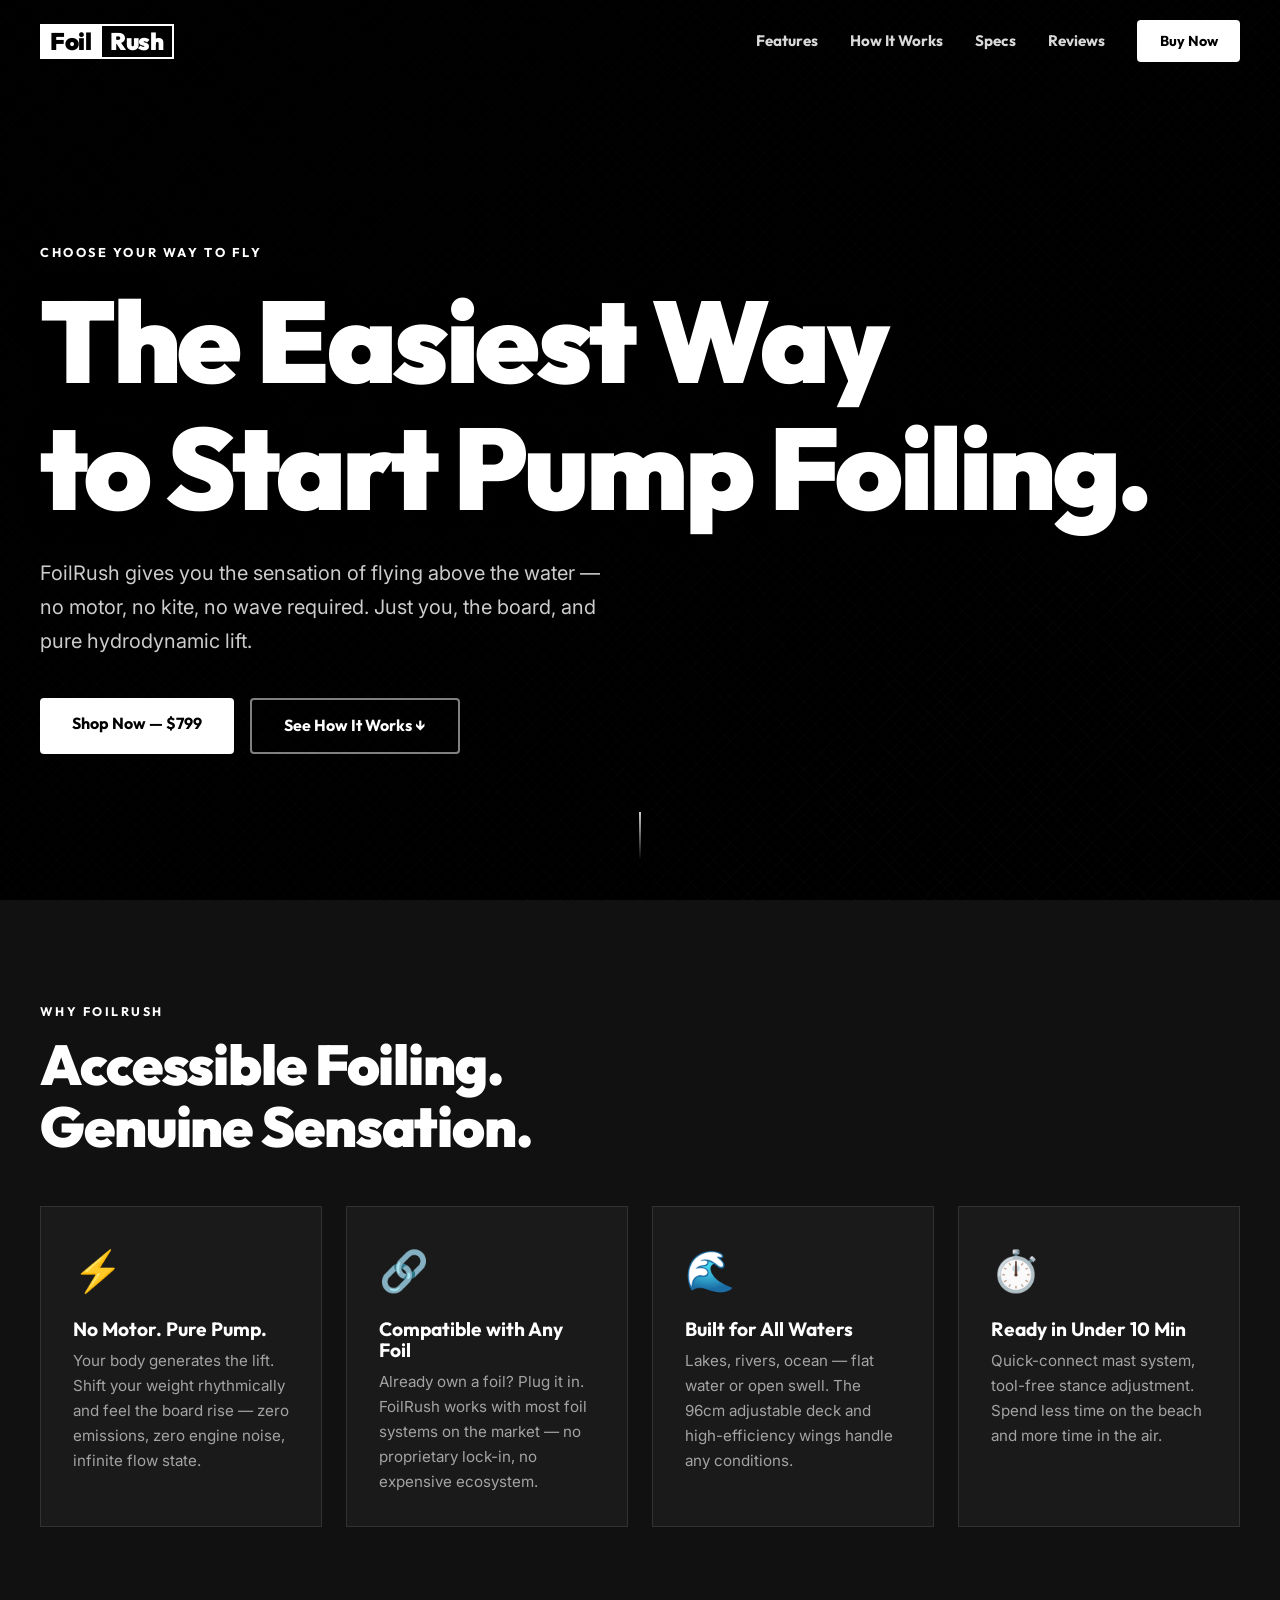
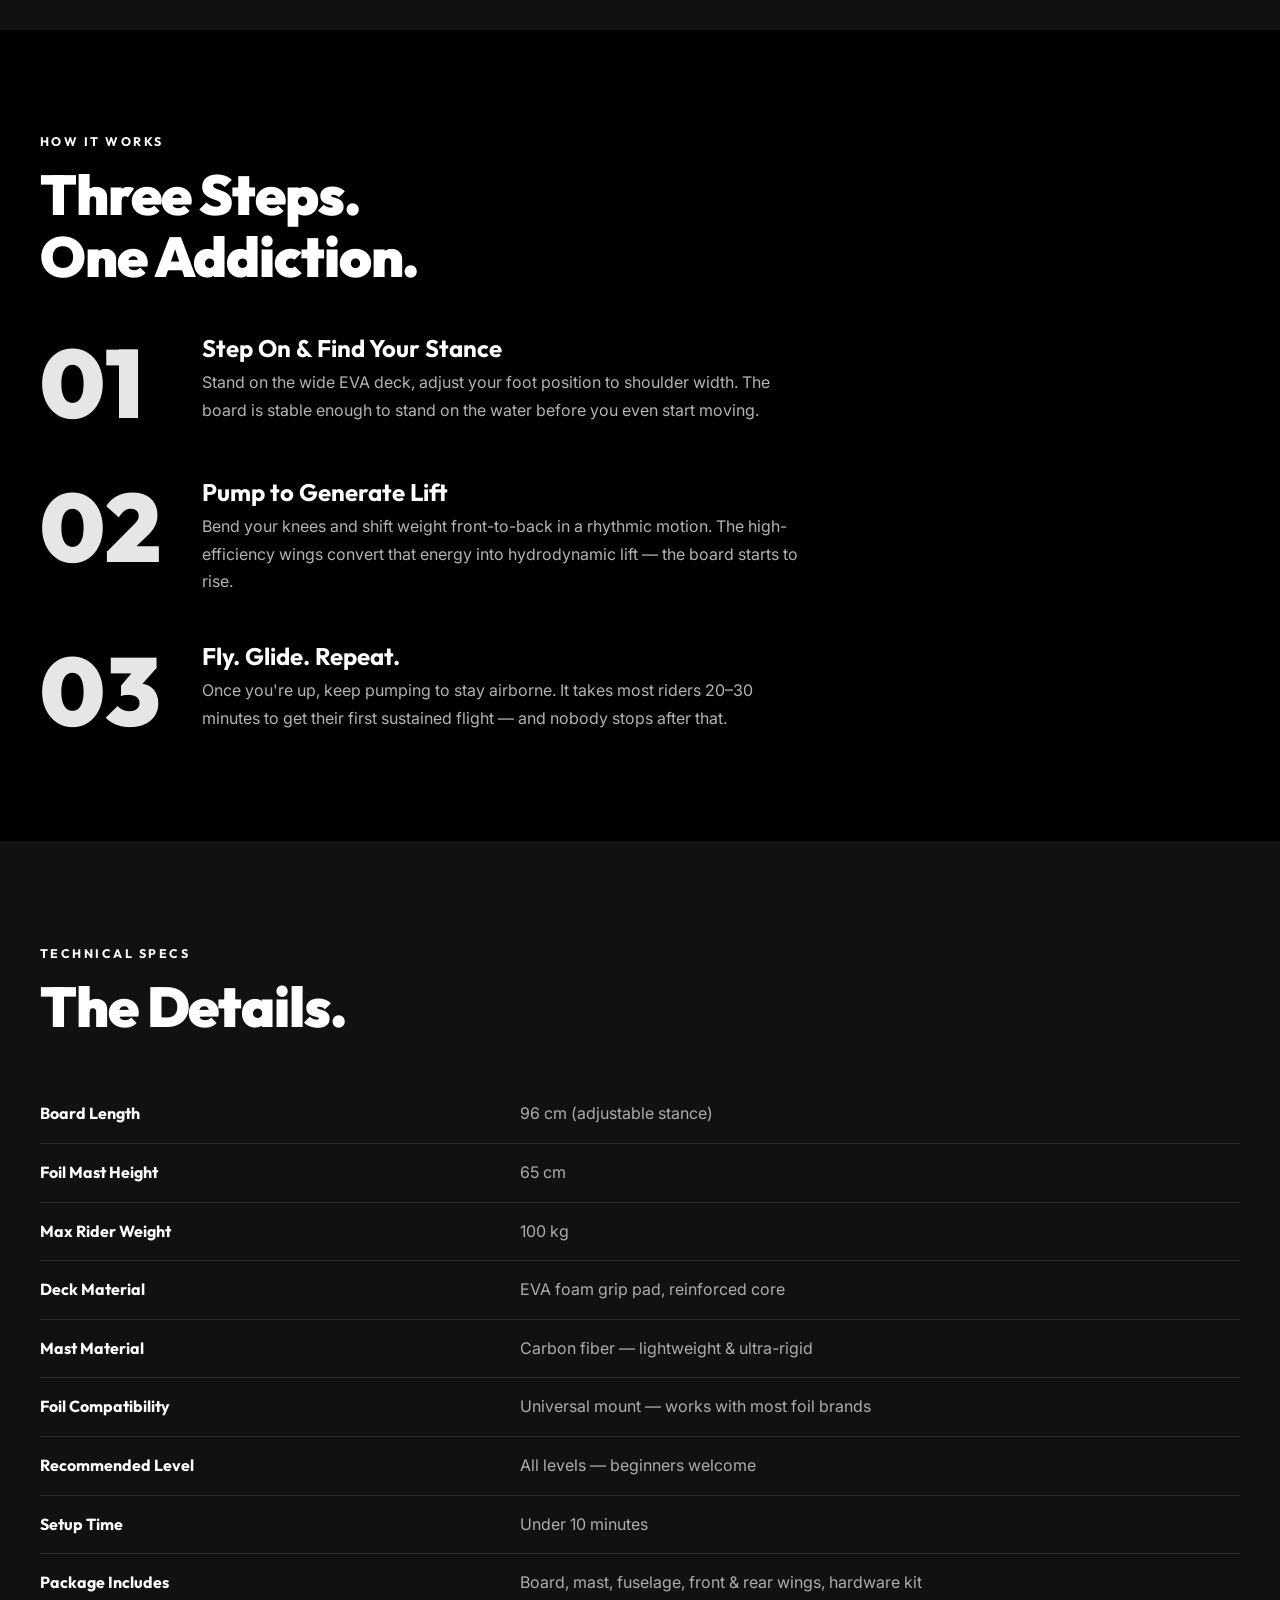
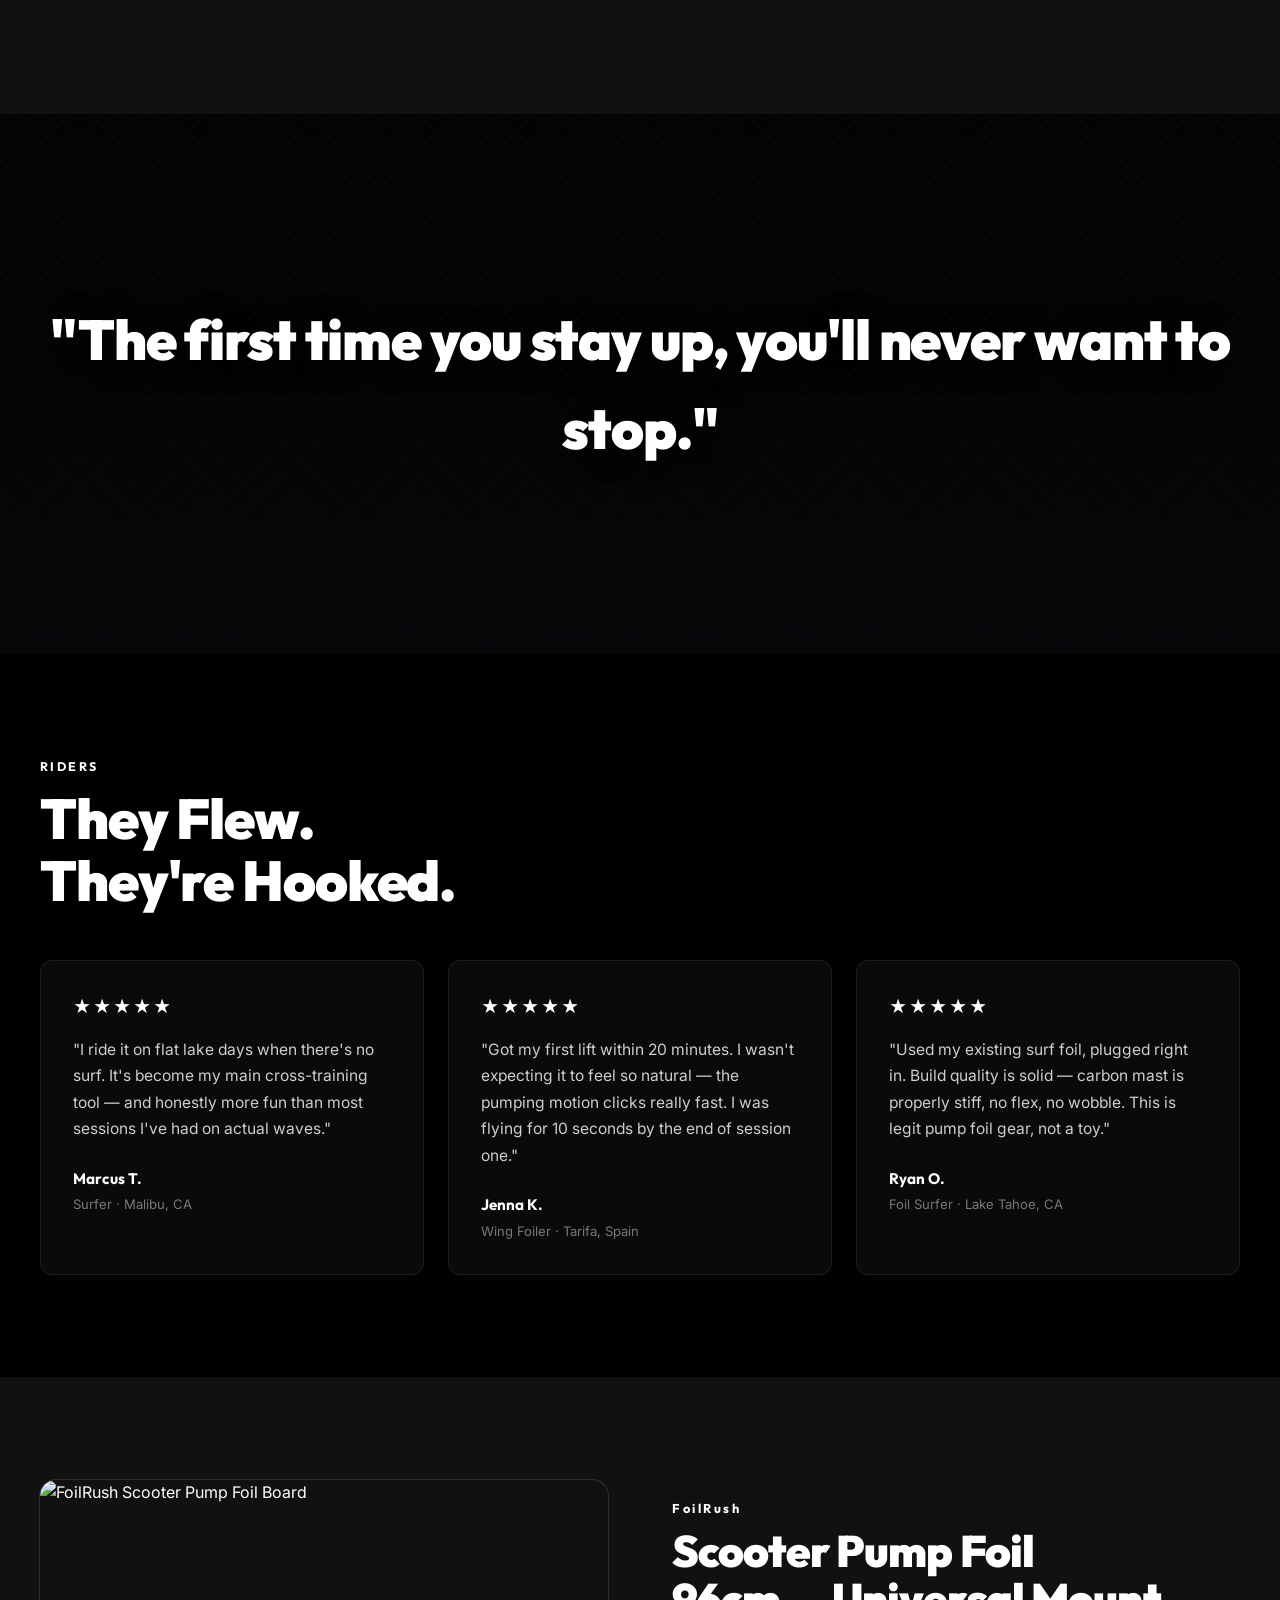
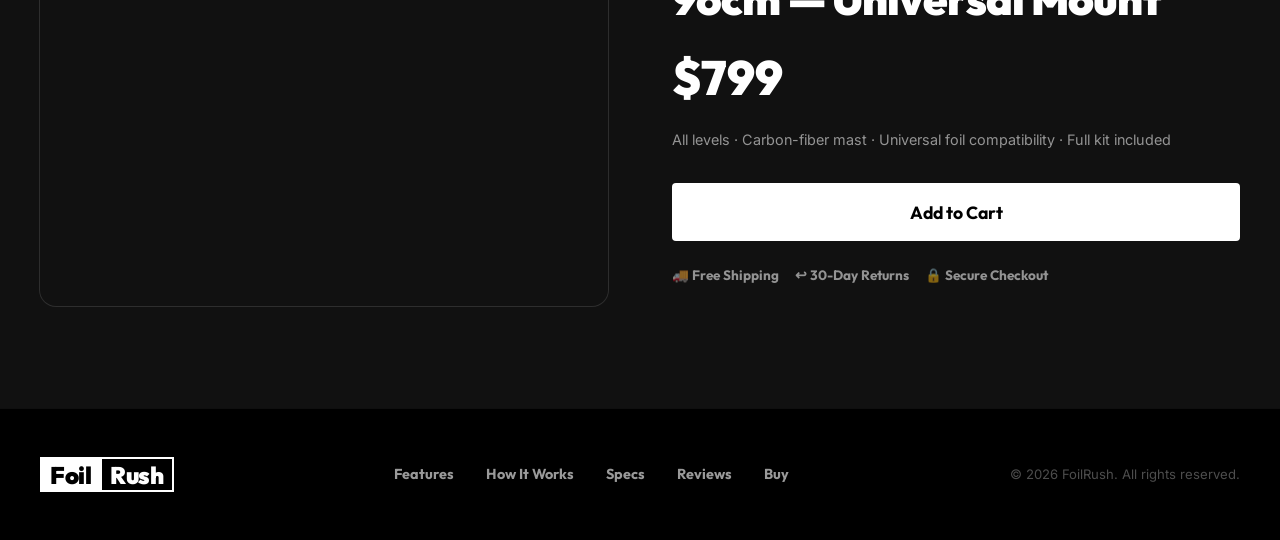
==== commit f7254dee: "remove: compatibility section" ====
--- a/index.html
+++ b/index.html
@@ -100,22 +100,6 @@
             <p>Once you're up, keep pumping to stay airborne. It takes most riders 20–30 minutes to get their first sustained flight — and nobody stops after that.</p>
           </div>
         </div>
-      </div>
-    </div>
-  </section>
-
-  <section id="compatibility">
-    <div class="container compat-inner reveal">
-      <div class="compat-text">
-        <p class="section-eyebrow">COMPATIBILITY</p>
-        <h2 class="section-title">Works with<br>What You Own.</h2>
-        <p class="compat-body">FoilRush uses a universal foil mounting system. Attach your existing foil — surf foil, wing foil, wake foil — and you're ready. No adapter, no compromise.</p>
-      </div>
-      <div class="compat-badges">
-        <div class="compat-badge">Surf Foil</div>
-        <div class="compat-badge">Wing Foil</div>
-        <div class="compat-badge">Wake Foil</div>
-        <div class="compat-badge">Kite Foil</div>
       </div>
     </div>
   </section>
--- a/style.css
+++ b/style.css
@@ -424,55 +424,6 @@
   .step-number { font-size: 3rem; }
 }
 
-/* ── Compatibility ── */
-#compatibility {
-  padding: var(--section-pad) 0;
-  background: var(--dark);
-  border-top: 1px solid rgba(255,255,255,0.08);
-  border-bottom: 1px solid rgba(255,255,255,0.08);
-}
-
-.compat-inner {
-  display: grid;
-  grid-template-columns: 1fr 1fr;
-  gap: 4rem;
-  align-items: center;
-}
-
-.compat-body {
-  color: rgba(255,255,255,0.65);
-  font-size: 1rem;
-  line-height: 1.7;
-  margin-top: 1rem;
-  max-width: 420px;
-}
-
-.compat-badges {
-  display: grid;
-  grid-template-columns: 1fr 1fr;
-  gap: 1rem;
-}
-
-.compat-badge {
-  border: 2px solid var(--white);
-  padding: 1rem 1.25rem;
-  font-family: var(--font-head);
-  font-weight: 700;
-  font-size: 0.9rem;
-  letter-spacing: 0.05em;
-  text-align: center;
-  color: var(--white);
-  transition: background 0.2s, color 0.2s;
-}
-.compat-badge:hover {
-  background: var(--white);
-  color: var(--dark);
-}
-
-@media (max-width: 768px) {
-  .compat-inner { grid-template-columns: 1fr; gap: 2.5rem; }
-}
-
 /* ── Specs ── */
 #specs {
   padding: var(--section-pad) 0;
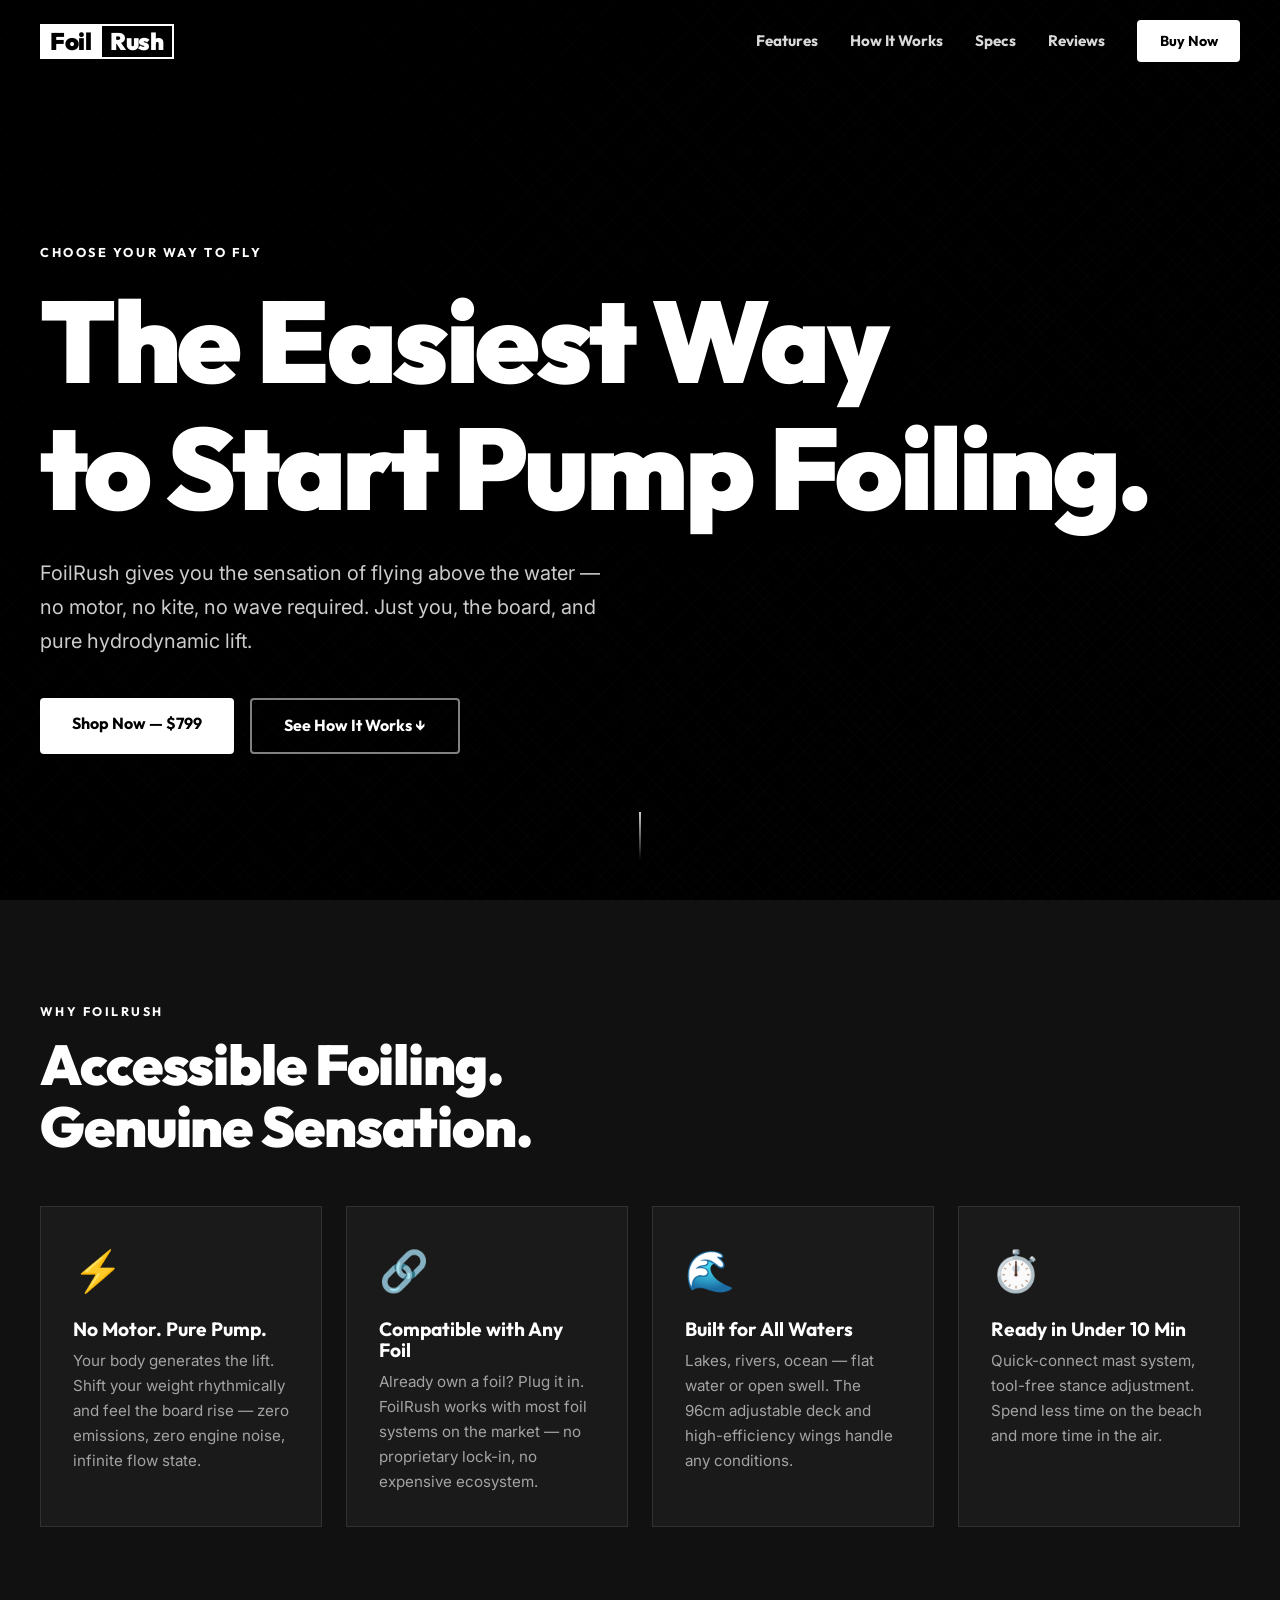
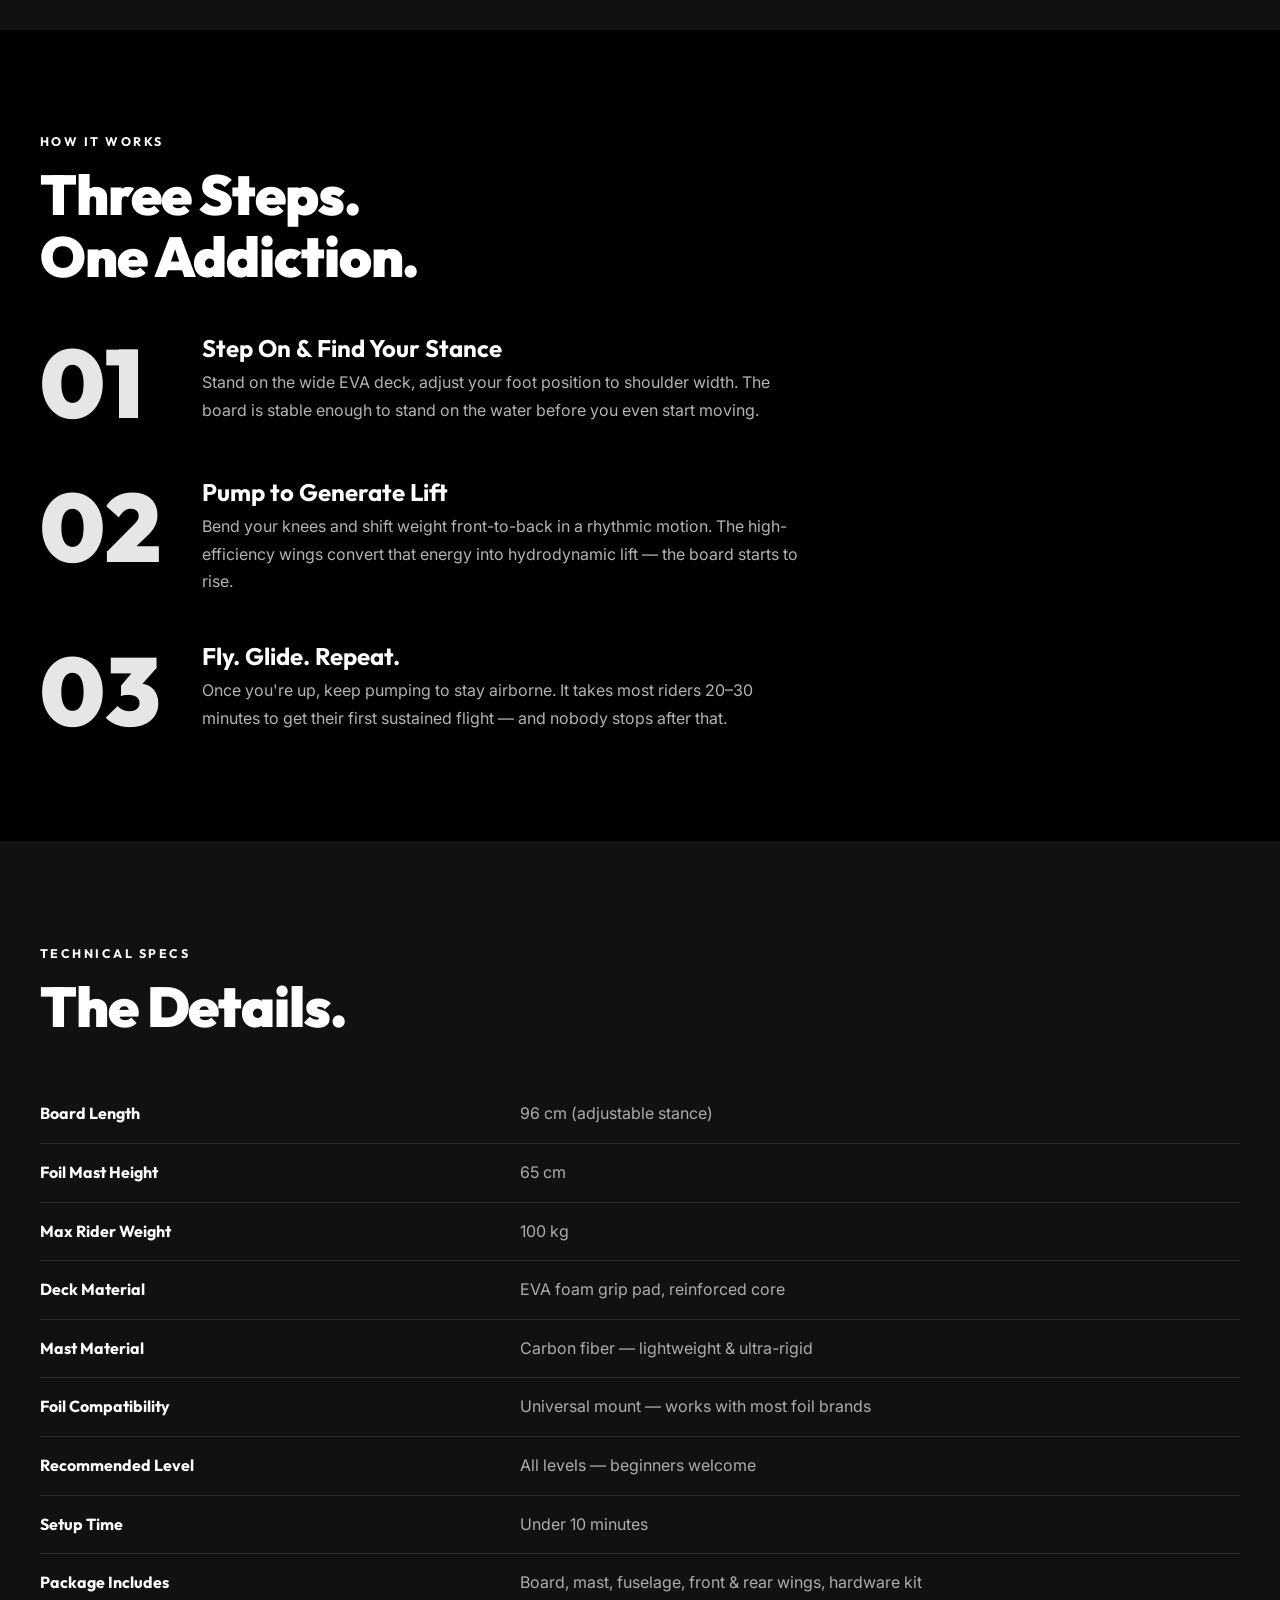
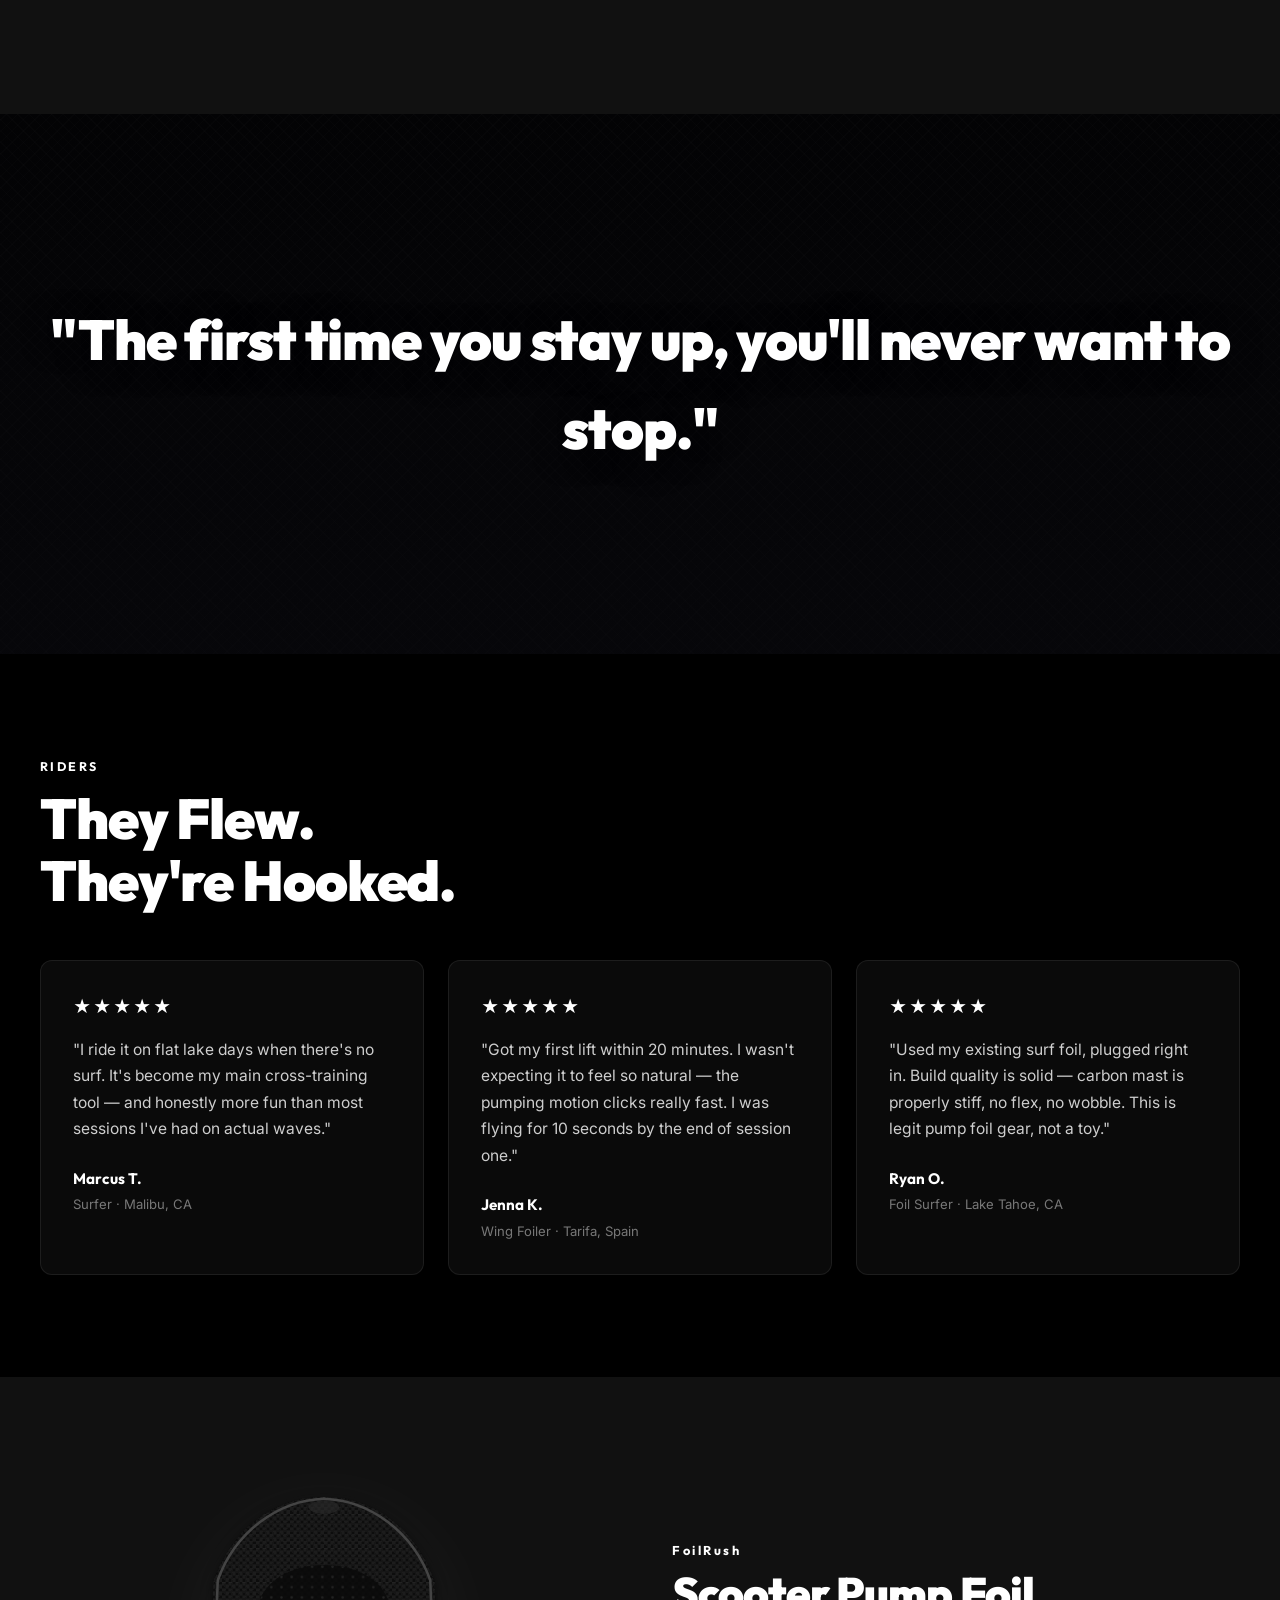
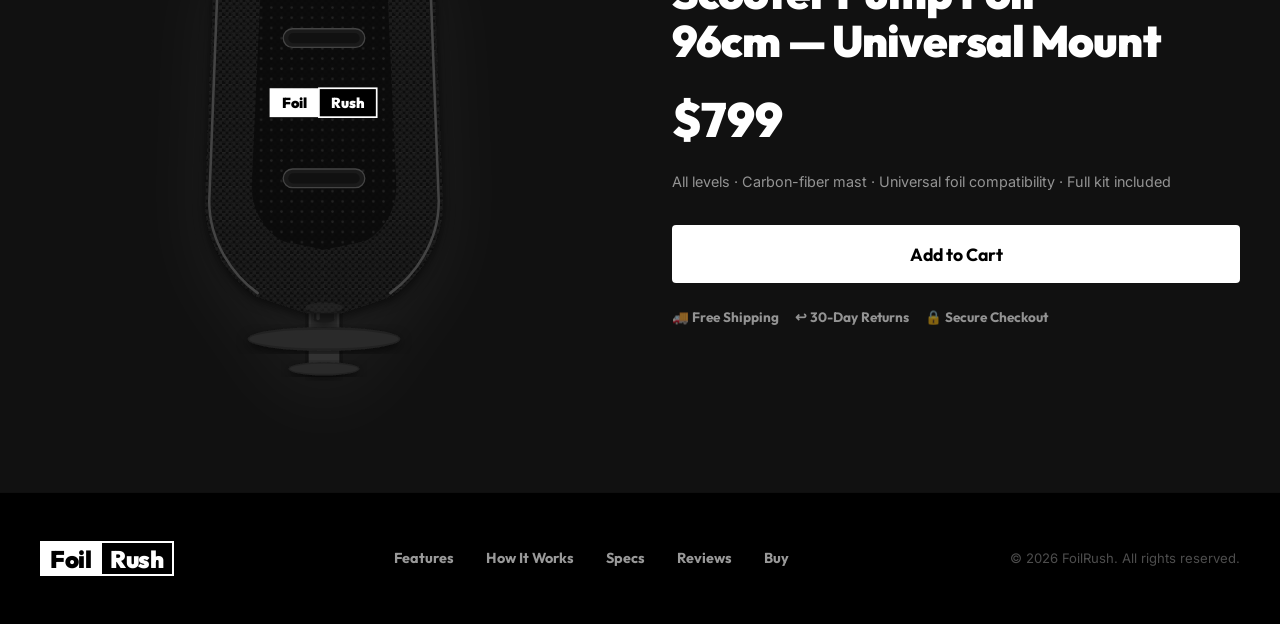
==== commit c8a7f2ab: "feat: SVG pump foil board illustration with carbon weave, foot straps, foil assembly and chess-block" ====
--- a/index.html
+++ b/index.html
@@ -172,10 +172,84 @@
   <section id="buy">
     <div class="container buy-inner">
       <div class="buy-image reveal-left">
-        <img
-          src="https://images.pexels.com/photos/19532133/pexels-photo-19532133.jpeg?auto=compress&cs=tinysrgb&w=800"
-          alt="FoilRush Scooter Pump Foil Board"
-        />
+        <svg class="board-svg" viewBox="0 0 400 600" xmlns="http://www.w3.org/2000/svg" role="img" aria-label="FoilRush Scooter Pump Foil Board">
+          <defs>
+            <!-- Carbon weave pattern -->
+            <pattern id="carbon" x="0" y="0" width="8" height="8" patternUnits="userSpaceOnUse">
+              <rect width="8" height="8" fill="#111"/>
+              <rect x="0" y="0" width="4" height="4" fill="#1a1a1a"/>
+              <rect x="4" y="4" width="4" height="4" fill="#1a1a1a"/>
+              <rect x="0" y="0" width="4" height="1" fill="#222"/>
+              <rect x="4" y="4" width="4" height="1" fill="#222"/>
+            </pattern>
+            <!-- Board shape clip -->
+            <clipPath id="boardClip">
+              <path d="M200,20 C260,20 310,60 330,120 L340,380 C340,430 310,470 280,490 L220,510 L180,510 L120,490 C90,470 60,430 60,380 L70,120 C90,60 140,20 200,20 Z"/>
+            </clipPath>
+            <!-- Mast shadow -->
+            <filter id="shadow">
+              <feDropShadow dx="0" dy="4" stdDeviation="6" flood-color="#000" flood-opacity="0.6"/>
+            </filter>
+          </defs>
+
+          <!-- ── Foil assembly (underneath) ── -->
+          <!-- Fuselage -->
+          <rect x="182" y="490" width="36" height="90" rx="6" fill="#333" filter="url(#shadow)"/>
+          <!-- Front wing -->
+          <ellipse cx="200" cy="540" rx="90" ry="14" fill="#222" filter="url(#shadow)"/>
+          <ellipse cx="200" cy="540" rx="88" ry="11" fill="#2a2a2a"/>
+          <!-- Rear stabiliser -->
+          <ellipse cx="200" cy="575" rx="42" ry="8" fill="#222" filter="url(#shadow)"/>
+          <ellipse cx="200" cy="575" rx="40" ry="6" fill="#2a2a2a"/>
+          <!-- Mast -->
+          <rect x="188" y="460" width="24" height="60" rx="4" fill="#1e1e1e" filter="url(#shadow)"/>
+          <rect x="191" y="462" width="4" height="56" rx="2" fill="#333"/>
+
+          <!-- ── Board deck ── -->
+          <!-- Main board shape -->
+          <path d="M200,20 C260,20 310,60 330,120 L340,380 C340,430 310,470 280,490 L220,510 L180,510 L120,490 C90,470 60,430 60,380 L70,120 C90,60 140,20 200,20 Z"
+                fill="url(#carbon)" filter="url(#shadow)"/>
+
+          <!-- Rail highlight (left) -->
+          <path d="M200,22 C145,24 95,62 75,118 L65,378 C65,426 93,465 122,486"
+                fill="none" stroke="#444" stroke-width="3" stroke-linecap="round"/>
+          <!-- Rail highlight (right) -->
+          <path d="M200,22 C255,24 305,62 325,118 L335,378 C335,426 307,465 278,486"
+                fill="none" stroke="#444" stroke-width="3" stroke-linecap="round"/>
+          <!-- Centre line -->
+          <line x1="200" y1="40" x2="200" y2="500" stroke="#222" stroke-width="1" stroke-dasharray="6,8"/>
+
+          <!-- ── EVA grip pad ── -->
+          <path d="M200,100 C235,100 265,115 275,140 L285,360 C285,390 268,415 248,425 L200,435 L152,425 C132,415 115,390 115,360 L125,140 C135,115 165,100 200,100 Z"
+                fill="#0a0a0a" opacity="0.9"/>
+          <!-- Grip texture dots -->
+          <pattern id="grip" x="0" y="0" width="12" height="12" patternUnits="userSpaceOnUse">
+            <circle cx="6" cy="6" r="1.5" fill="#222"/>
+          </pattern>
+          <path d="M200,100 C235,100 265,115 275,140 L285,360 C285,390 268,415 248,425 L200,435 L152,425 C132,415 115,390 115,360 L125,140 C135,115 165,100 200,100 Z"
+                fill="url(#grip)"/>
+
+          <!-- ── Foot straps ── -->
+          <!-- Front strap -->
+          <rect x="152" y="175" width="96" height="22" rx="11" fill="#1a1a1a" stroke="#444" stroke-width="1.5"/>
+          <rect x="158" y="180" width="84" height="12" rx="6" fill="#111"/>
+          <!-- Rear strap -->
+          <rect x="152" y="340" width="96" height="22" rx="11" fill="#1a1a1a" stroke="#444" stroke-width="1.5"/>
+          <rect x="158" y="345" width="84" height="12" rx="6" fill="#111"/>
+
+          <!-- ── FoilRush chess logo on deck ── -->
+          <!-- "Foil" block — white bg, black text -->
+          <rect x="136" y="245" width="58" height="34" rx="0" fill="#ffffff"/>
+          <text x="165" y="268" font-family="Outfit, sans-serif" font-weight="900" font-size="17" fill="#000000" text-anchor="middle">Foil</text>
+          <!-- "Rush" block — black bg, white border, white text -->
+          <rect x="194" y="245" width="68" height="34" rx="0" fill="#000000" stroke="#ffffff" stroke-width="2"/>
+          <text x="228" y="268" font-family="Outfit, sans-serif" font-weight="900" font-size="17" fill="#ffffff" text-anchor="middle">Rush</text>
+
+          <!-- Nose tip shine -->
+          <ellipse cx="200" cy="32" rx="18" ry="8" fill="#2a2a2a" opacity="0.6"/>
+          <!-- Tail tip -->
+          <ellipse cx="200" cy="503" rx="22" ry="6" fill="#2a2a2a" opacity="0.5"/>
+        </svg>
       </div>
       <div class="buy-details reveal-right">
         <p class="buy-brand">FoilRush</p>
--- a/style.css
+++ b/style.css
@@ -584,6 +584,14 @@
   box-shadow: 0 0 0 1px rgba(255,255,255,0.12);
 }
 
+.board-svg {
+  width: 100%;
+  max-width: 340px;
+  display: block;
+  margin: 0 auto;
+  filter: drop-shadow(0 20px 40px rgba(255,255,255,0.06));
+}
+
 .buy-brand {
   font-family: var(--font-head);
   font-weight: 700;
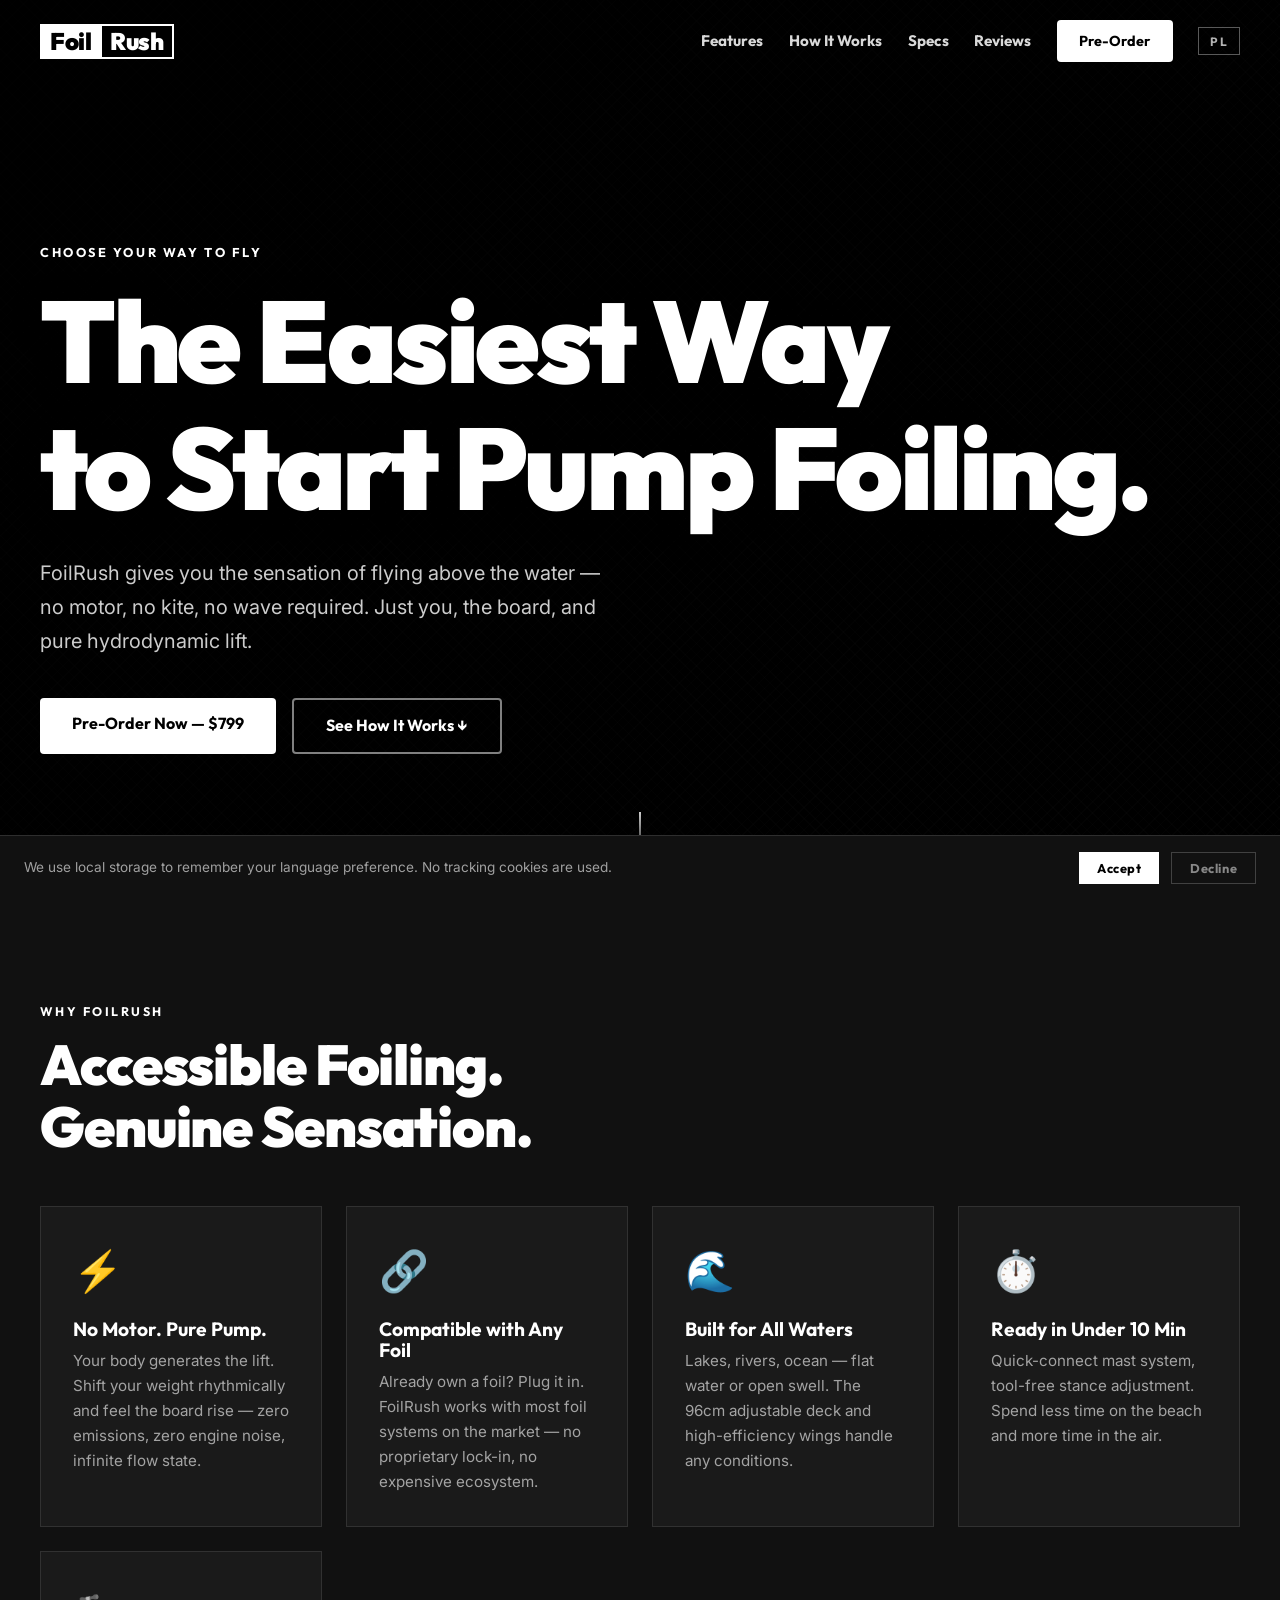
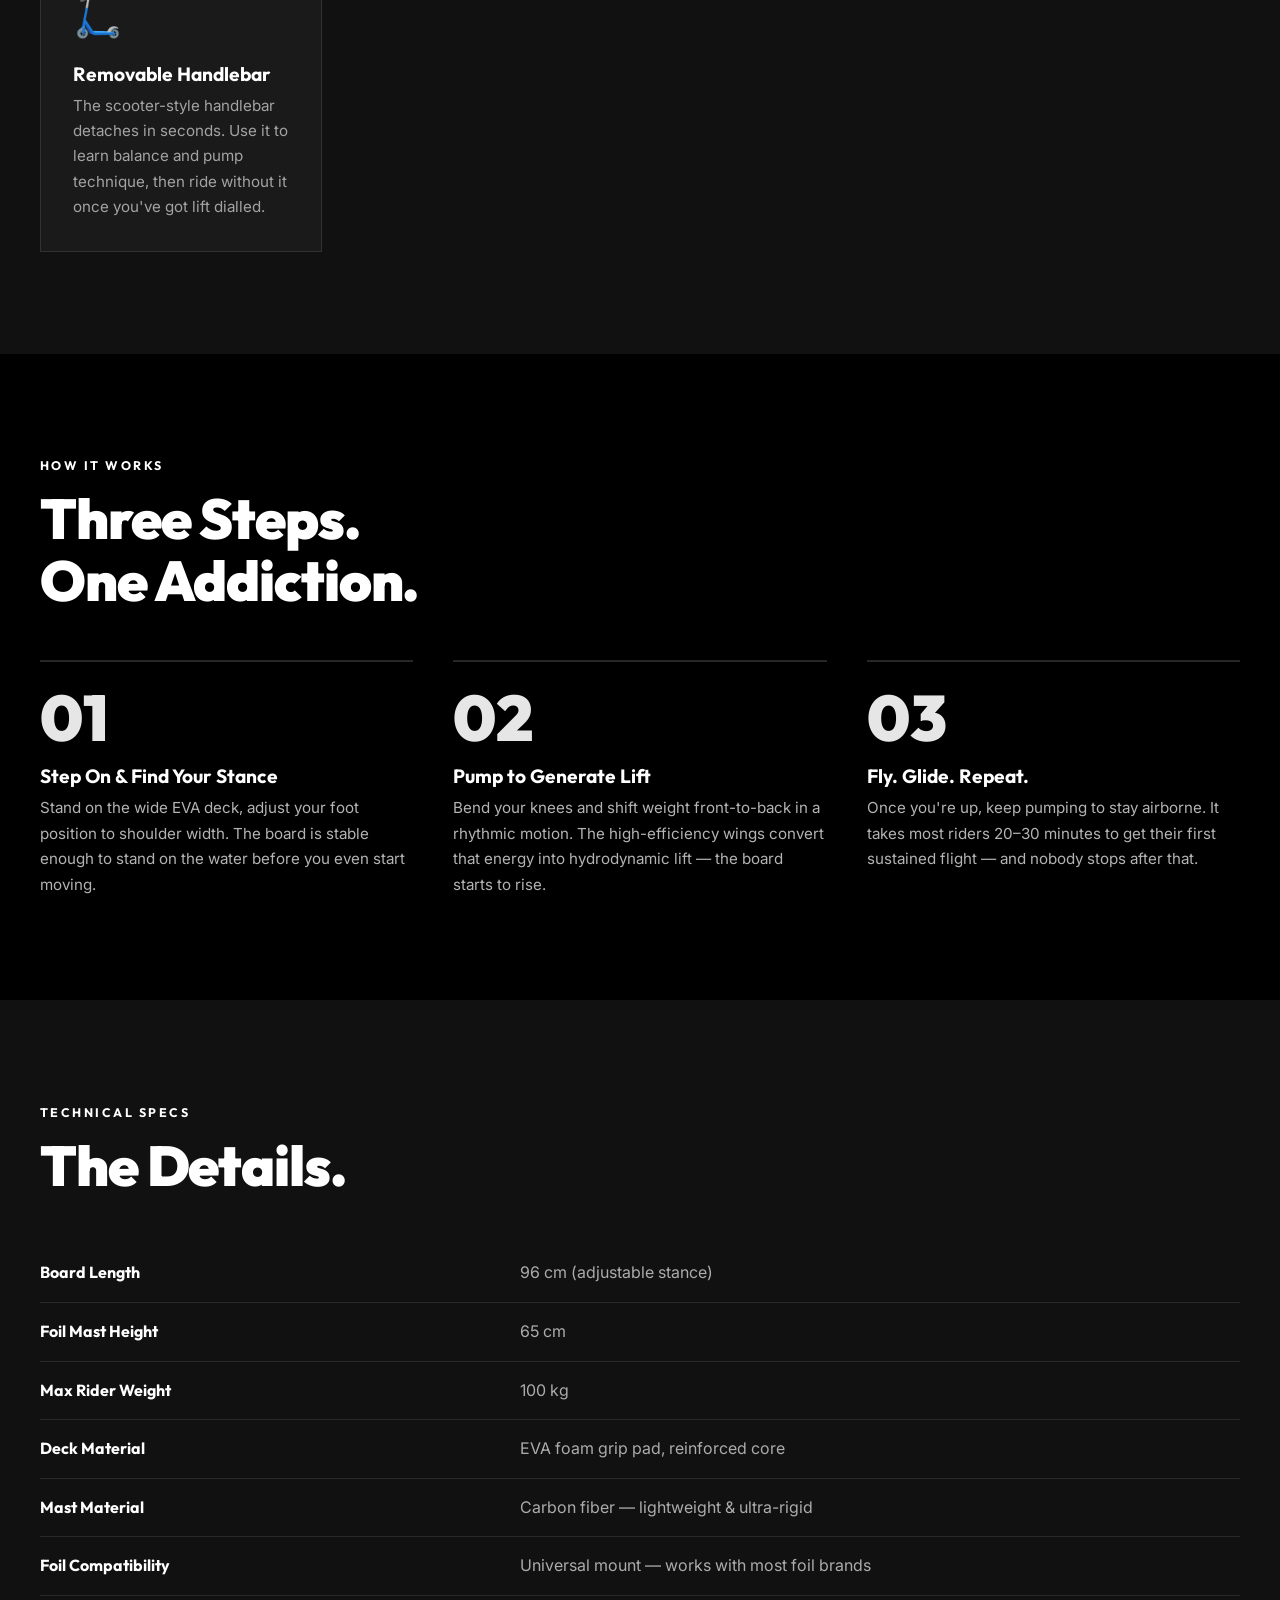
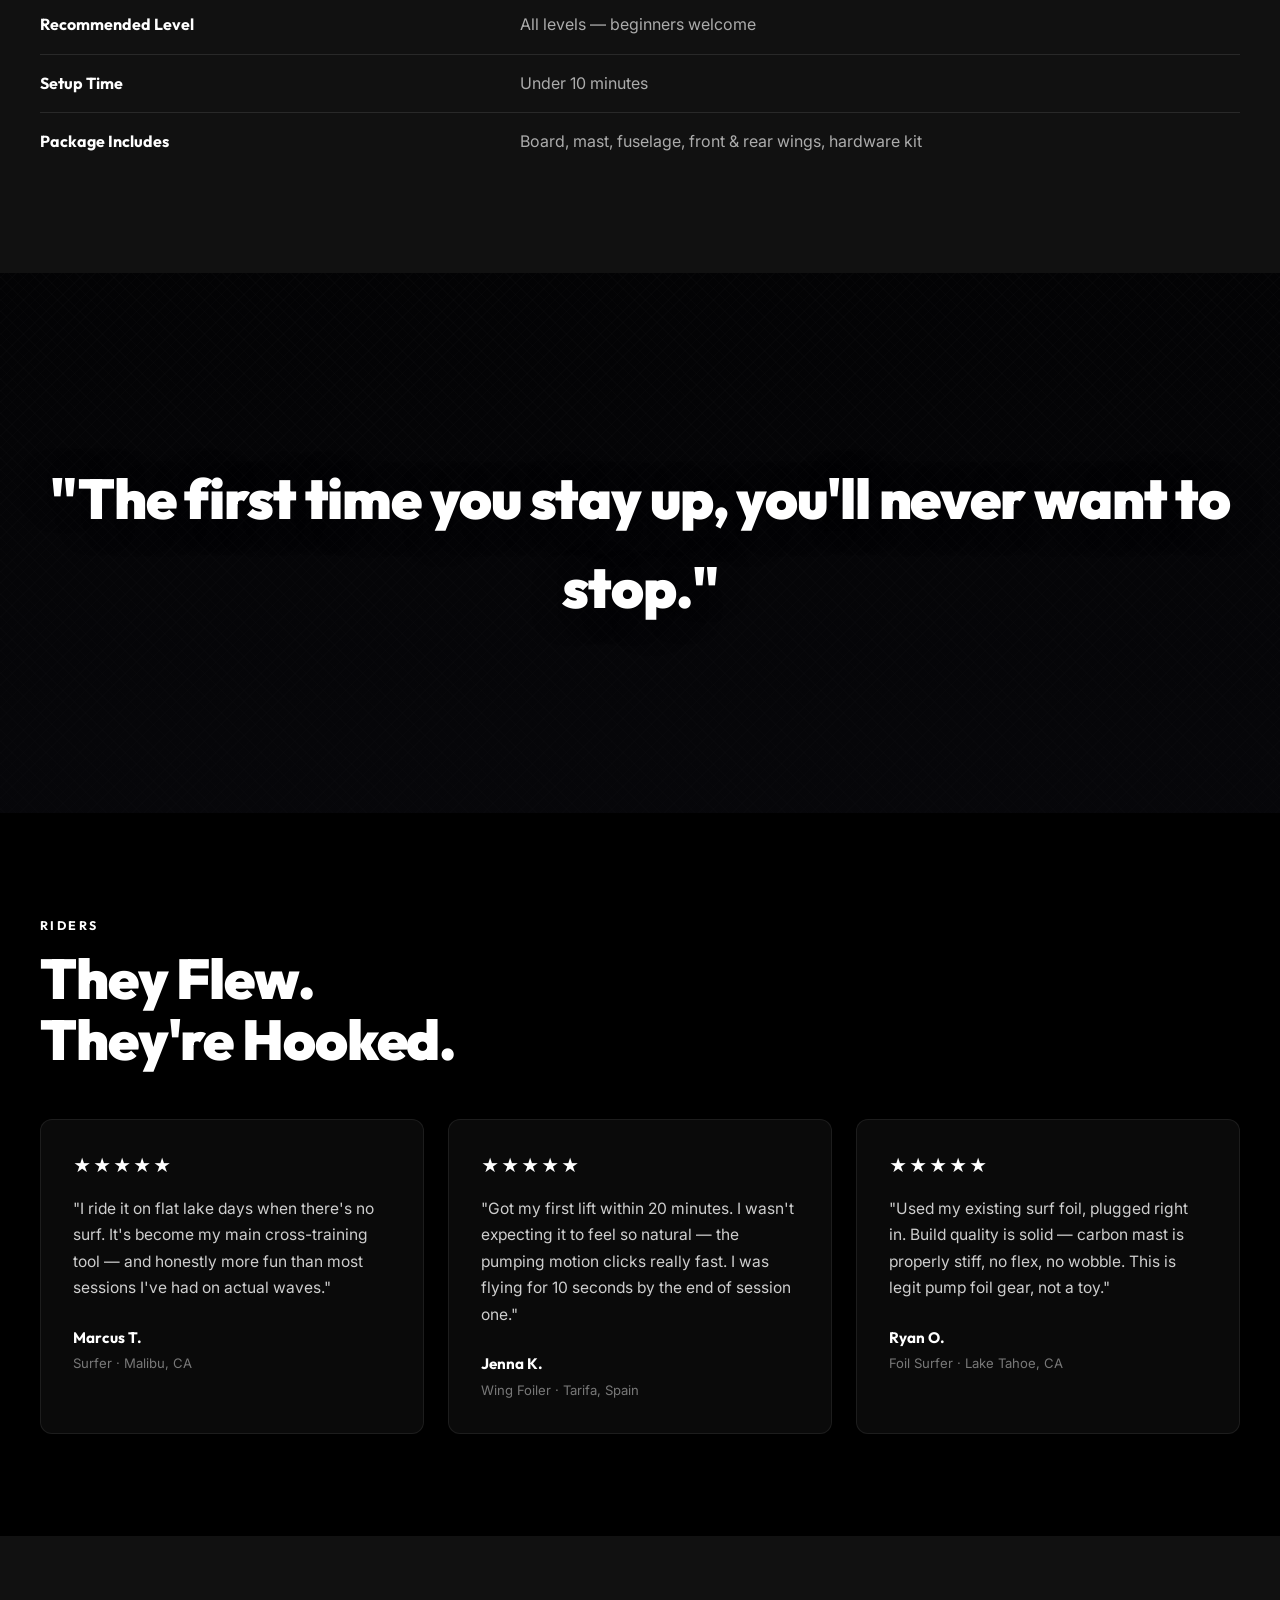
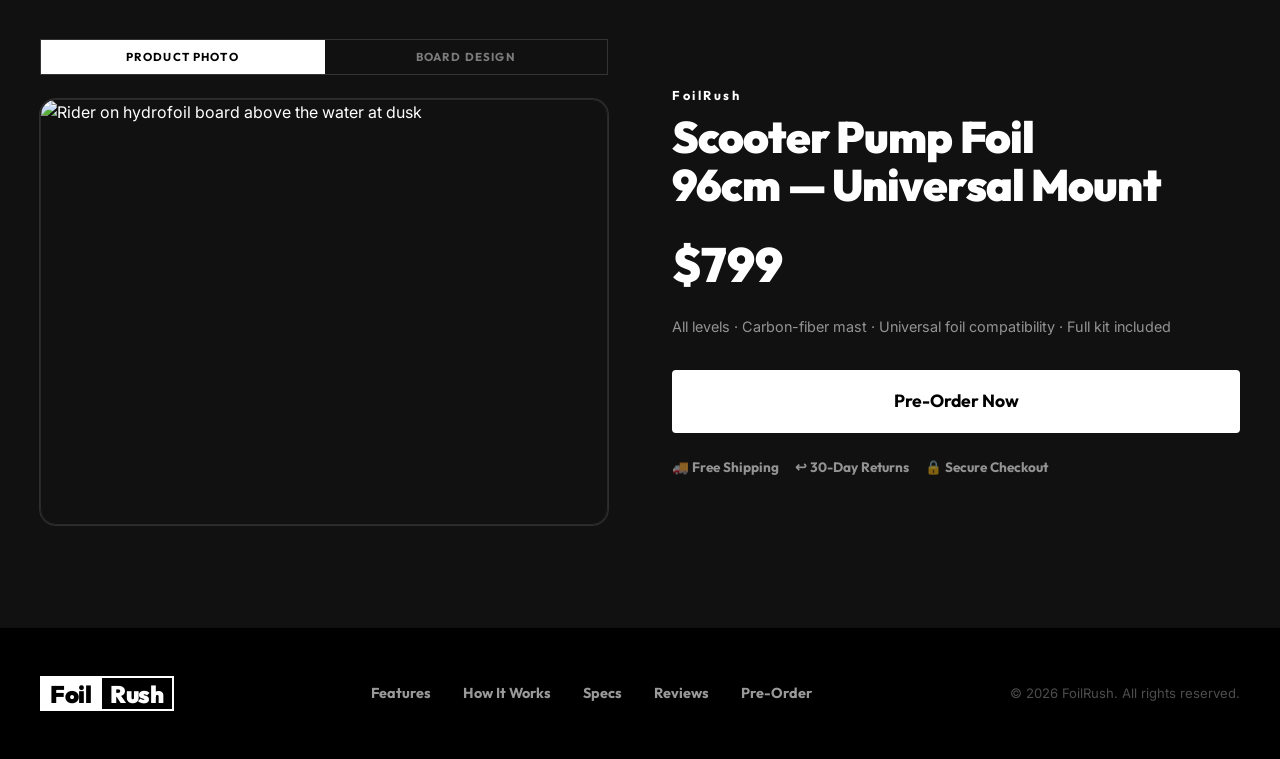
==== commit 9cdbbb91: "FoilRush product page — full build - Single-page landing (index.html) with 9 sections: nav, hero, fe" ====
--- a/index.html
+++ b/index.html
@@ -19,11 +19,12 @@
         <span></span><span></span><span></span>
       </button>
       <ul class="nav-links" id="nav-links" aria-hidden="true">
-        <li><a href="#features">Features</a></li>
-        <li><a href="#how-it-works">How It Works</a></li>
-        <li><a href="#specs">Specs</a></li>
-        <li><a href="#reviews">Reviews</a></li>
-        <li><a href="#buy" class="btn-primary">Buy Now</a></li>
+        <li><a href="#features" data-i18n="nav.features">Features</a></li>
+        <li><a href="#how-it-works" data-i18n="nav.how">How It Works</a></li>
+        <li><a href="#specs" data-i18n="nav.specs">Specs</a></li>
+        <li><a href="#reviews" data-i18n="nav.reviews">Reviews</a></li>
+        <li><a href="preorder.html" class="btn-primary" data-i18n="nav.buy">Pre-Order</a></li>
+        <li><button class="lang-toggle" id="lang-toggle" aria-label="Switch language">PL</button></li>
       </ul>
     </div>
   </nav>
@@ -32,12 +33,12 @@
     <div class="hero-bg"></div>
     <div class="hero-overlay"></div>
     <div class="container hero-content">
-      <p class="hero-eyebrow">CHOOSE YOUR WAY TO FLY</p>
-      <h1>The Easiest Way<br>to Start Pump Foiling.</h1>
-      <p class="hero-sub">FoilRush gives you the sensation of flying above the water — no motor, no kite, no wave required. Just you, the board, and pure hydrodynamic lift.</p>
+      <p class="hero-eyebrow" data-i18n="hero.eyebrow">CHOOSE YOUR WAY TO FLY</p>
+      <h1 data-i18n="hero.h1">The Easiest Way<br>to Start Pump Foiling.</h1>
+      <p class="hero-sub" data-i18n="hero.sub">FoilRush gives you the sensation of flying above the water — no motor, no kite, no wave required. Just you, the board, and pure hydrodynamic lift.</p>
       <div class="hero-ctas">
-        <a href="#buy" class="btn-primary">Shop Now — $799</a>
-        <a href="#how-it-works" class="btn-ghost">See How It Works ↓</a>
+        <a href="preorder.html" class="btn-primary" data-i18n="hero.cta1">Pre-Order Now — <span data-price>$799</span></a>
+        <a href="#how-it-works" class="btn-ghost" data-i18n="hero.cta2">See How It Works ↓</a>
       </div>
     </div>
     <div class="hero-scroll-indicator">
@@ -47,28 +48,33 @@
 
   <section id="features">
     <div class="container">
-      <p class="section-eyebrow">WHY FOILRUSH</p>
-      <h2 class="section-title">Accessible Foiling.<br>Genuine Sensation.</h2>
+      <p class="section-eyebrow" data-i18n="features.eyebrow">WHY FOILRUSH</p>
+      <h2 class="section-title" data-i18n="features.title">Accessible Foiling.<br>Genuine Sensation.</h2>
       <div class="features-grid">
         <div class="feature-card reveal" data-delay="0">
           <div class="feature-icon">⚡</div>
-          <h3>No Motor. Pure Pump.</h3>
-          <p>Your body generates the lift. Shift your weight rhythmically and feel the board rise — zero emissions, zero engine noise, infinite flow state.</p>
+          <h3 data-i18n="features.f1.title">No Motor. Pure Pump.</h3>
+          <p data-i18n="features.f1.body">Your body generates the lift. Shift your weight rhythmically and feel the board rise — zero emissions, zero engine noise, infinite flow state.</p>
         </div>
         <div class="feature-card reveal" data-delay="100">
           <div class="feature-icon">🔗</div>
-          <h3>Compatible with Any Foil</h3>
-          <p>Already own a foil? Plug it in. FoilRush works with most foil systems on the market — no proprietary lock-in, no expensive ecosystem.</p>
+          <h3 data-i18n="features.f2.title">Compatible with Any Foil</h3>
+          <p data-i18n="features.f2.body">Already own a foil? Plug it in. FoilRush works with most foil systems on the market — no proprietary lock-in, no expensive ecosystem.</p>
         </div>
         <div class="feature-card reveal" data-delay="200">
           <div class="feature-icon">🌊</div>
-          <h3>Built for All Waters</h3>
-          <p>Lakes, rivers, ocean — flat water or open swell. The 96cm adjustable deck and high-efficiency wings handle any conditions.</p>
+          <h3 data-i18n="features.f3.title">Built for All Waters</h3>
+          <p data-i18n="features.f3.body">Lakes, rivers, ocean — flat water or open swell. The 96cm adjustable deck and high-efficiency wings handle any conditions.</p>
         </div>
         <div class="feature-card reveal" data-delay="300">
           <div class="feature-icon">⏱️</div>
-          <h3>Ready in Under 10 Min</h3>
-          <p>Quick-connect mast system, tool-free stance adjustment. Spend less time on the beach and more time in the air.</p>
+          <h3 data-i18n="features.f4.title">Ready in Under 10 Min</h3>
+          <p data-i18n="features.f4.body">Quick-connect mast system, tool-free stance adjustment. Spend less time on the beach and more time in the air.</p>
+        </div>
+        <div class="feature-card reveal" data-delay="400">
+          <div class="feature-icon">🛴</div>
+          <h3 data-i18n="features.f5.title">Removable Handlebar</h3>
+          <p data-i18n="features.f5.body">The scooter-style handlebar detaches in seconds. Use it to learn balance and pump technique, then ride without it once you've got lift dialled.</p>
         </div>
       </div>
     </div>
@@ -76,28 +82,28 @@
 
   <section id="how-it-works">
     <div class="container">
-      <p class="section-eyebrow">HOW IT WORKS</p>
-      <h2 class="section-title">Three Steps.<br>One Addiction.</h2>
+      <p class="section-eyebrow" data-i18n="how.eyebrow">HOW IT WORKS</p>
+      <h2 class="section-title" data-i18n="how.title">Three Steps.<br>One Addiction.</h2>
       <div class="steps">
         <div class="step reveal-left" data-delay="0">
           <div class="step-number">01</div>
           <div class="step-body">
-            <h3>Step On & Find Your Stance</h3>
-            <p>Stand on the wide EVA deck, adjust your foot position to shoulder width. The board is stable enough to stand on the water before you even start moving.</p>
+            <h3 data-i18n="how.s1.title">Step On & Find Your Stance</h3>
+            <p data-i18n="how.s1.body">Stand on the wide EVA deck, adjust your foot position to shoulder width. The board is stable enough to stand on the water before you even start moving.</p>
           </div>
         </div>
         <div class="step reveal-right" data-delay="150">
           <div class="step-number">02</div>
           <div class="step-body">
-            <h3>Pump to Generate Lift</h3>
-            <p>Bend your knees and shift weight front-to-back in a rhythmic motion. The high-efficiency wings convert that energy into hydrodynamic lift — the board starts to rise.</p>
+            <h3 data-i18n="how.s2.title">Pump to Generate Lift</h3>
+            <p data-i18n="how.s2.body">Bend your knees and shift weight front-to-back in a rhythmic motion. The high-efficiency wings convert that energy into hydrodynamic lift — the board starts to rise.</p>
           </div>
         </div>
         <div class="step reveal-left" data-delay="300">
           <div class="step-number">03</div>
           <div class="step-body">
-            <h3>Fly. Glide. Repeat.</h3>
-            <p>Once you're up, keep pumping to stay airborne. It takes most riders 20–30 minutes to get their first sustained flight — and nobody stops after that.</p>
+            <h3 data-i18n="how.s3.title">Fly. Glide. Repeat.</h3>
+            <p data-i18n="how.s3.body">Once you're up, keep pumping to stay airborne. It takes most riders 20–30 minutes to get their first sustained flight — and nobody stops after that.</p>
           </div>
         </div>
       </div>
@@ -106,20 +112,20 @@
 
   <section id="specs">
     <div class="container">
-      <p class="section-eyebrow">TECHNICAL SPECS</p>
-      <h2 class="section-title">The Details.</h2>
+      <p class="section-eyebrow" data-i18n="specs.eyebrow">TECHNICAL SPECS</p>
+      <h2 class="section-title" data-i18n="specs.title">The Details.</h2>
       <div class="reveal">
         <table class="specs-table" aria-label="Product Specifications">
           <tbody>
-            <tr><th>Board Length</th><td>96 cm (adjustable stance)</td></tr>
-            <tr><th>Foil Mast Height</th><td>65 cm</td></tr>
-            <tr><th>Max Rider Weight</th><td>100 kg</td></tr>
-            <tr><th>Deck Material</th><td>EVA foam grip pad, reinforced core</td></tr>
-            <tr><th>Mast Material</th><td>Carbon fiber — lightweight & ultra-rigid</td></tr>
-            <tr><th>Foil Compatibility</th><td>Universal mount — works with most foil brands</td></tr>
-            <tr><th>Recommended Level</th><td>All levels — beginners welcome</td></tr>
-            <tr><th>Setup Time</th><td>Under 10 minutes</td></tr>
-            <tr><th>Package Includes</th><td>Board, mast, fuselage, front & rear wings, hardware kit</td></tr>
+            <tr><th data-i18n="specs.r1.label">Board Length</th><td data-i18n="specs.r1.val">96 cm (adjustable stance)</td></tr>
+            <tr><th data-i18n="specs.r2.label">Foil Mast Height</th><td data-i18n="specs.r2.val">65 cm</td></tr>
+            <tr><th data-i18n="specs.r3.label">Max Rider Weight</th><td data-i18n="specs.r3.val">100 kg</td></tr>
+            <tr><th data-i18n="specs.r4.label">Deck Material</th><td data-i18n="specs.r4.val">EVA foam grip pad, reinforced core</td></tr>
+            <tr><th data-i18n="specs.r5.label">Mast Material</th><td data-i18n="specs.r5.val">Carbon fiber — lightweight & ultra-rigid</td></tr>
+            <tr><th data-i18n="specs.r6.label">Foil Compatibility</th><td data-i18n="specs.r6.val">Universal mount — works with most foil brands</td></tr>
+            <tr><th data-i18n="specs.r7.label">Recommended Level</th><td data-i18n="specs.r7.val">All levels — beginners welcome</td></tr>
+            <tr><th data-i18n="specs.r8.label">Setup Time</th><td data-i18n="specs.r8.val">Under 10 minutes</td></tr>
+            <tr><th data-i18n="specs.r9.label">Package Includes</th><td data-i18n="specs.r9.val">Board, mast, fuselage, front & rear wings, hardware kit</td></tr>
           </tbody>
         </table>
       </div>
@@ -131,38 +137,38 @@
     <div class="lifestyle-overlay"></div>
     <div class="container lifestyle-content reveal">
       <blockquote>
-        <p>"The first time you stay up, you'll never want to stop."</p>
+        <p data-i18n="lifestyle.quote">"The first time you stay up, you'll never want to stop."</p>
       </blockquote>
     </div>
   </section>
 
   <section id="reviews">
     <div class="container">
-      <p class="section-eyebrow">RIDERS</p>
-      <h2 class="section-title">They Flew.<br>They're Hooked.</h2>
+      <p class="section-eyebrow" data-i18n="reviews.eyebrow">RIDERS</p>
+      <h2 class="section-title" data-i18n="reviews.title">They Flew.<br>They're Hooked.</h2>
       <div class="reviews-grid">
         <article class="review-card reveal" data-delay="0">
           <div class="review-stars">★★★★★</div>
-          <p class="review-text">"I ride it on flat lake days when there's no surf. It's become my main cross-training tool — and honestly more fun than most sessions I've had on actual waves."</p>
+          <p class="review-text" data-i18n="reviews.r1.text">"I ride it on flat lake days when there's no surf. It's become my main cross-training tool — and honestly more fun than most sessions I've had on actual waves."</p>
           <footer class="review-author">
             <strong>Marcus T.</strong>
-            <span>Surfer · Malibu, CA</span>
+            <span data-i18n="reviews.r1.role">Surfer · Malibu, CA</span>
           </footer>
         </article>
         <article class="review-card reveal" data-delay="150">
           <div class="review-stars">★★★★★</div>
-          <p class="review-text">"Got my first lift within 20 minutes. I wasn't expecting it to feel so natural — the pumping motion clicks really fast. I was flying for 10 seconds by the end of session one."</p>
+          <p class="review-text" data-i18n="reviews.r2.text">"Got my first lift within 20 minutes. I wasn't expecting it to feel so natural — the pumping motion clicks really fast. I was flying for 10 seconds by the end of session one."</p>
           <footer class="review-author">
             <strong>Jenna K.</strong>
-            <span>Wing Foiler · Tarifa, Spain</span>
+            <span data-i18n="reviews.r2.role">Wing Foiler · Tarifa, Spain</span>
           </footer>
         </article>
         <article class="review-card reveal" data-delay="300">
           <div class="review-stars">★★★★★</div>
-          <p class="review-text">"Used my existing surf foil, plugged right in. Build quality is solid — carbon mast is properly stiff, no flex, no wobble. This is legit pump foil gear, not a toy."</p>
+          <p class="review-text" data-i18n="reviews.r3.text">"Used my existing surf foil, plugged right in. Build quality is solid — carbon mast is properly stiff, no flex, no wobble. This is legit pump foil gear, not a toy."</p>
           <footer class="review-author">
             <strong>Ryan O.</strong>
-            <span>Foil Surfer · Lake Tahoe, CA</span>
+            <span data-i18n="reviews.r3.role">Foil Surfer · Lake Tahoe, CA</span>
           </footer>
         </article>
       </div>
@@ -172,95 +178,62 @@
   <section id="buy">
     <div class="container buy-inner">
       <div class="buy-image reveal-left">
-        <svg class="board-svg" viewBox="0 0 400 600" xmlns="http://www.w3.org/2000/svg" role="img" aria-label="FoilRush Scooter Pump Foil Board">
-          <defs>
-            <!-- Carbon weave pattern -->
-            <pattern id="carbon" x="0" y="0" width="8" height="8" patternUnits="userSpaceOnUse">
-              <rect width="8" height="8" fill="#111"/>
-              <rect x="0" y="0" width="4" height="4" fill="#1a1a1a"/>
-              <rect x="4" y="4" width="4" height="4" fill="#1a1a1a"/>
-              <rect x="0" y="0" width="4" height="1" fill="#222"/>
-              <rect x="4" y="4" width="4" height="1" fill="#222"/>
-            </pattern>
-            <!-- Board shape clip -->
-            <clipPath id="boardClip">
-              <path d="M200,20 C260,20 310,60 330,120 L340,380 C340,430 310,470 280,490 L220,510 L180,510 L120,490 C90,470 60,430 60,380 L70,120 C90,60 140,20 200,20 Z"/>
-            </clipPath>
-            <!-- Mast shadow -->
-            <filter id="shadow">
-              <feDropShadow dx="0" dy="4" stdDeviation="6" flood-color="#000" flood-opacity="0.6"/>
-            </filter>
-          </defs>
-
-          <!-- ── Foil assembly (underneath) ── -->
-          <!-- Fuselage -->
-          <rect x="182" y="490" width="36" height="90" rx="6" fill="#333" filter="url(#shadow)"/>
-          <!-- Front wing -->
-          <ellipse cx="200" cy="540" rx="90" ry="14" fill="#222" filter="url(#shadow)"/>
-          <ellipse cx="200" cy="540" rx="88" ry="11" fill="#2a2a2a"/>
-          <!-- Rear stabiliser -->
-          <ellipse cx="200" cy="575" rx="42" ry="8" fill="#222" filter="url(#shadow)"/>
-          <ellipse cx="200" cy="575" rx="40" ry="6" fill="#2a2a2a"/>
-          <!-- Mast -->
-          <rect x="188" y="460" width="24" height="60" rx="4" fill="#1e1e1e" filter="url(#shadow)"/>
-          <rect x="191" y="462" width="4" height="56" rx="2" fill="#333"/>
-
-          <!-- ── Board deck ── -->
-          <!-- Main board shape -->
-          <path d="M200,20 C260,20 310,60 330,120 L340,380 C340,430 310,470 280,490 L220,510 L180,510 L120,490 C90,470 60,430 60,380 L70,120 C90,60 140,20 200,20 Z"
-                fill="url(#carbon)" filter="url(#shadow)"/>
-
-          <!-- Rail highlight (left) -->
-          <path d="M200,22 C145,24 95,62 75,118 L65,378 C65,426 93,465 122,486"
-                fill="none" stroke="#444" stroke-width="3" stroke-linecap="round"/>
-          <!-- Rail highlight (right) -->
-          <path d="M200,22 C255,24 305,62 325,118 L335,378 C335,426 307,465 278,486"
-                fill="none" stroke="#444" stroke-width="3" stroke-linecap="round"/>
-          <!-- Centre line -->
-          <line x1="200" y1="40" x2="200" y2="500" stroke="#222" stroke-width="1" stroke-dasharray="6,8"/>
-
-          <!-- ── EVA grip pad ── -->
-          <path d="M200,100 C235,100 265,115 275,140 L285,360 C285,390 268,415 248,425 L200,435 L152,425 C132,415 115,390 115,360 L125,140 C135,115 165,100 200,100 Z"
-                fill="#0a0a0a" opacity="0.9"/>
-          <!-- Grip texture dots -->
-          <pattern id="grip" x="0" y="0" width="12" height="12" patternUnits="userSpaceOnUse">
-            <circle cx="6" cy="6" r="1.5" fill="#222"/>
-          </pattern>
-          <path d="M200,100 C235,100 265,115 275,140 L285,360 C285,390 268,415 248,425 L200,435 L152,425 C132,415 115,390 115,360 L125,140 C135,115 165,100 200,100 Z"
-                fill="url(#grip)"/>
-
-          <!-- ── Foot straps ── -->
-          <!-- Front strap -->
-          <rect x="152" y="175" width="96" height="22" rx="11" fill="#1a1a1a" stroke="#444" stroke-width="1.5"/>
-          <rect x="158" y="180" width="84" height="12" rx="6" fill="#111"/>
-          <!-- Rear strap -->
-          <rect x="152" y="340" width="96" height="22" rx="11" fill="#1a1a1a" stroke="#444" stroke-width="1.5"/>
-          <rect x="158" y="345" width="84" height="12" rx="6" fill="#111"/>
-
-          <!-- ── FoilRush chess logo on deck ── -->
-          <!-- "Foil" block — white bg, black text -->
-          <rect x="136" y="245" width="58" height="34" rx="0" fill="#ffffff"/>
-          <text x="165" y="268" font-family="Outfit, sans-serif" font-weight="900" font-size="17" fill="#000000" text-anchor="middle">Foil</text>
-          <!-- "Rush" block — black bg, white border, white text -->
-          <rect x="194" y="245" width="68" height="34" rx="0" fill="#000000" stroke="#ffffff" stroke-width="2"/>
-          <text x="228" y="268" font-family="Outfit, sans-serif" font-weight="900" font-size="17" fill="#ffffff" text-anchor="middle">Rush</text>
-
-          <!-- Nose tip shine -->
-          <ellipse cx="200" cy="32" rx="18" ry="8" fill="#2a2a2a" opacity="0.6"/>
-          <!-- Tail tip -->
-          <ellipse cx="200" cy="503" rx="22" ry="6" fill="#2a2a2a" opacity="0.5"/>
-        </svg>
+        <!-- View tabs -->
+        <div class="view-tabs" role="tablist">
+          <button class="view-tab active" role="tab" aria-selected="true" data-view="photo" data-i18n="buy.tab.photo">Product Photo</button>
+          <button class="view-tab" role="tab" aria-selected="false" data-view="bottom" data-i18n="buy.tab.design">Board Design</button>
+        </div>
+
+        <!-- TAB: Product Photo -->
+        <div class="view-panel active" data-view="photo">
+          <img class="buy-photo"
+               src="https://images.pexels.com/photos/9150893/pexels-photo-9150893.jpeg?auto=compress&cs=tinysrgb&w=800"
+               alt="Rider on hydrofoil board above the water at dusk" />
+        </div>
+
+        <!-- TAB: Board Design — bottom/chess view -->
+        <div class="view-panel" data-view="bottom">
+          <svg class="board-svg" viewBox="0 0 340 560" xmlns="http://www.w3.org/2000/svg" role="img" aria-label="Bottom of FoilRush board — chess board design">
+            <defs>
+              <pattern id="chess-big" x="0" y="0" width="56" height="56" patternUnits="userSpaceOnUse">
+                <rect width="56" height="56" fill="#ffffff"/>
+                <rect x="0"  y="0"  width="28" height="28" fill="#000000"/>
+                <rect x="28" y="28" width="28" height="28" fill="#000000"/>
+              </pattern>
+              <clipPath id="boardClip">
+                <path d="M170,20 C216,20 260,50 276,100 L286,388 C286,432 260,470 228,486 L170,500 L112,486 C80,470 54,432 54,388 L64,100 C80,50 124,20 170,20 Z"/>
+              </clipPath>
+              <filter id="glow-b">
+                <feDropShadow dx="0" dy="8" stdDeviation="12" flood-color="#ffffff" flood-opacity="0.15"/>
+              </filter>
+            </defs>
+            <path d="M170,20 C216,20 260,50 276,100 L286,388 C286,432 260,470 228,486 L170,500 L112,486 C80,470 54,432 54,388 L64,100 C80,50 124,20 170,20 Z"
+                  fill="url(#chess-big)" filter="url(#glow-b)"/>
+            <path d="M170,20 C216,20 260,50 276,100 L286,388 C286,432 260,470 228,486 L170,500 L112,486 C80,470 54,432 54,388 L64,100 C80,50 124,20 170,20 Z"
+                  fill="none" stroke="#ffffff" stroke-width="5"/>
+            <rect x="152" y="136" width="36" height="64" rx="8" fill="#111111" stroke="#ffffff" stroke-width="2" clip-path="url(#boardClip)"/>
+            <circle cx="163" cy="150" r="4" fill="#444"/>
+            <circle cx="177" cy="150" r="4" fill="#444"/>
+            <circle cx="163" cy="186" r="4" fill="#444"/>
+            <circle cx="177" cy="186" r="4" fill="#444"/>
+            <rect x="114" y="350" width="52" height="30" fill="#ffffff"/>
+            <text x="140" y="371" font-family="Outfit,sans-serif" font-weight="900" font-size="16" fill="#000000" text-anchor="middle">Foil</text>
+            <rect x="166" y="350" width="62" height="30" fill="#000000" stroke="#ffffff" stroke-width="2"/>
+            <text x="197" y="371" font-family="Outfit,sans-serif" font-weight="900" font-size="16" fill="#ffffff" text-anchor="middle">Rush</text>
+          </svg>
+        </div>
       </div>
       <div class="buy-details reveal-right">
         <p class="buy-brand">FoilRush</p>
-        <h2 class="buy-product-name">Scooter Pump Foil<br>96cm — Universal Mount</h2>
-        <div class="buy-price">$799</div>
-        <p class="buy-tagline">All levels · Carbon-fiber mast · Universal foil compatibility · Full kit included</p>
-        <button class="btn-primary buy-cta">Add to Cart</button>
+        <h2 class="buy-product-name" data-i18n="buy.name">Scooter Pump Foil<br>96cm — Universal Mount</h2>
+        <div class="buy-price" data-price>$799</div>
+        <p class="price-note" data-price-note></p>
+        <p class="buy-tagline" data-i18n="buy.tagline">All levels · Carbon-fiber mast · Universal foil compatibility · Full kit included</p>
+        <a href="preorder.html" class="btn-primary buy-cta" data-i18n="buy.cta">Pre-Order Now</a>
         <div class="buy-badges">
-          <span>🚚 Free Shipping</span>
-          <span>↩ 30-Day Returns</span>
-          <span>🔒 Secure Checkout</span>
+          <span data-i18n="buy.badge1">🚚 Free Shipping</span>
+          <span data-i18n="buy.badge2">↩ 30-Day Returns</span>
+          <span data-i18n="buy.badge3">🔒 Secure Checkout</span>
         </div>
       </div>
     </div>
@@ -270,13 +243,13 @@
     <div class="container footer-inner">
       <a href="#" class="nav-logo"><span class="logo-foil">Foil</span><span class="logo-rush">Rush</span></a>
       <nav class="footer-links">
-        <a href="#features">Features</a>
-        <a href="#how-it-works">How It Works</a>
-        <a href="#specs">Specs</a>
-        <a href="#reviews">Reviews</a>
-        <a href="#buy">Buy</a>
+        <a href="#features" data-i18n="nav.features">Features</a>
+        <a href="#how-it-works" data-i18n="nav.how">How It Works</a>
+        <a href="#specs" data-i18n="nav.specs">Specs</a>
+        <a href="#reviews" data-i18n="nav.reviews">Reviews</a>
+        <a href="preorder.html" data-i18n="nav.buy.short">Pre-Order</a>
       </nav>
-      <p class="footer-copy">© 2026 FoilRush. All rights reserved.</p>
+      <p class="footer-copy" data-i18n="footer.copy">© 2026 FoilRush. All rights reserved.</p>
     </div>
   </footer>
 
--- a/style.css
+++ b/style.css
@@ -169,7 +169,7 @@
 .nav-links {
   display: flex;
   align-items: center;
-  gap: 2rem;
+  gap: clamp(1rem, 2vw, 2rem);
 }
 .nav-links a {
   font-family: var(--font-head);
@@ -181,6 +181,24 @@
 }
 .nav-links a:hover { opacity: 1; }
 .nav-links .btn-primary { opacity: 1; font-size: 0.9rem; padding: 0.6rem 1.4rem; color: #000000; }
+
+.lang-toggle {
+  background: transparent;
+  border: 1px solid rgba(255,255,255,0.35);
+  color: rgba(255,255,255,0.7);
+  font-family: var(--font-head);
+  font-weight: 700;
+  font-size: 0.75rem;
+  letter-spacing: 0.1em;
+  padding: 0.35rem 0.7rem;
+  cursor: pointer;
+  transition: border-color 0.2s, color 0.2s, background 0.2s;
+}
+.lang-toggle:hover {
+  border-color: var(--white);
+  color: var(--white);
+  background: rgba(255,255,255,0.08);
+}
 
 /* Mobile toggle */
 .nav-toggle {
@@ -342,7 +360,7 @@
 
 .features-grid {
   display: grid;
-  grid-template-columns: repeat(auto-fit, minmax(240px, 1fr));
+  grid-template-columns: repeat(auto-fit, minmax(min(240px, 100%), 1fr));
   gap: 1.5rem;
 }
 
@@ -384,30 +402,31 @@
 }
 
 .steps {
+  display: grid;
+  grid-template-columns: repeat(3, 1fr);
+  gap: 2.5rem;
+  max-width: 100%;
+}
+
+.step {
   display: flex;
   flex-direction: column;
-  gap: 3rem;
-  max-width: 760px;
-}
-
-.step {
-  display: flex;
-  gap: 2rem;
-  align-items: flex-start;
+  gap: 1rem;
+  border-top: 2px solid rgba(255,255,255,0.15);
+  padding-top: 1.5rem;
 }
 
 .step-number {
   font-family: var(--font-head);
-  font-size: clamp(4rem, 8vw, 6rem);
+  font-size: clamp(3rem, 5vw, 5rem);
   font-weight: 900;
   color: var(--orange);
   line-height: 1;
-  min-width: 2ch;
   opacity: 0.9;
 }
 
 .step-body h3 {
-  font-size: 1.5rem;
+  font-size: 1.2rem;
   font-weight: 700;
   margin-bottom: 0.5rem;
   color: var(--white);
@@ -415,13 +434,14 @@
 
 .step-body p {
   color: rgba(255,255,255,0.7);
-  font-size: 1rem;
+  font-size: 0.95rem;
   line-height: 1.7;
 }
 
-@media (max-width: 500px) {
-  .step { flex-direction: column; gap: 0.75rem; }
-  .step-number { font-size: 3rem; }
+@media (max-width: 700px) {
+  .steps { grid-template-columns: 1fr; gap: 2rem; }
+  .step { flex-direction: row; align-items: flex-start; gap: 1.25rem; border-top: none; border-left: 2px solid rgba(255,255,255,0.15); padding-top: 0; padding-left: 1.25rem; }
+  .step-number { font-size: 3rem; min-width: 2ch; }
 }
 
 /* ── Specs ── */
@@ -478,7 +498,7 @@
 .lifestyle-bg {
   position: absolute;
   inset: 0;
-  background-image: url('https://images.pexels.com/photos/33834676/pexels-photo-33834676.jpeg?auto=compress&cs=tinysrgb&w=1600');
+  background-image: url('https://images.pexels.com/photos/9739246/pexels-photo-9739246.jpeg?auto=compress&cs=tinysrgb&w=1600');
   background-size: cover;
   background-position: center 50%;
 }
@@ -512,7 +532,7 @@
 
 .reviews-grid {
   display: grid;
-  grid-template-columns: repeat(auto-fit, minmax(280px, 1fr));
+  grid-template-columns: repeat(auto-fit, minmax(min(280px, 100%), 1fr));
   gap: 1.5rem;
 }
 
@@ -586,10 +606,62 @@
 
 .board-svg {
   width: 100%;
-  max-width: 340px;
+  max-width: 300px;
   display: block;
   margin: 0 auto;
   filter: drop-shadow(0 20px 40px rgba(255,255,255,0.06));
+}
+
+.buy-photo {
+  width: 100%;
+  display: block;
+  aspect-ratio: 4/3;
+  object-fit: cover;
+  border: 1px solid rgba(255,255,255,0.1);
+}
+
+/* ── View tabs & panels ── */
+.view-tabs {
+  display: flex;
+  gap: 0;
+  margin-bottom: 1.5rem;
+  border: 1px solid rgba(255,255,255,0.15);
+}
+
+.view-tab {
+  flex: 1;
+  background: transparent;
+  border: none;
+  border-right: 1px solid rgba(255,255,255,0.15);
+  color: rgba(255,255,255,0.45);
+  font-family: var(--font-head);
+  font-weight: 700;
+  font-size: 0.72rem;
+  letter-spacing: 0.1em;
+  text-transform: uppercase;
+  padding: 0.6rem 0.4rem;
+  cursor: pointer;
+  transition: background 0.2s, color 0.2s;
+}
+
+.view-tab:last-child { border-right: none; }
+
+.view-tab:hover {
+  background: rgba(255,255,255,0.06);
+  color: rgba(255,255,255,0.75);
+}
+
+.view-tab.active {
+  background: var(--white);
+  color: #000000;
+}
+
+.view-panel {
+  display: none;
+}
+
+.view-panel.active {
+  display: block;
 }
 
 .buy-brand {
@@ -617,6 +689,14 @@
   margin-bottom: 0.75rem;
 }
 
+.price-note {
+  font-size: 0.78rem;
+  color: rgba(255,255,255,0.35);
+  margin-top: -0.5rem;
+  margin-bottom: 0.75rem;
+  font-style: italic;
+}
+
 .buy-tagline {
   font-size: 0.9rem;
   color: rgba(255,255,255,0.55);
@@ -629,6 +709,8 @@
   font-size: 1.1rem;
   padding: 1.1rem;
   margin-bottom: 1.5rem;
+  text-align: center;
+  display: block;
 }
 
 .buy-badges {
@@ -682,6 +764,48 @@
   .footer-links { justify-content: center; flex-wrap: wrap; gap: 1.25rem; }
 }
 
+/* ── Cookie consent banner ── */
+#cookie-banner {
+  position: fixed;
+  bottom: 0;
+  left: 0;
+  right: 0;
+  z-index: 999;
+  background: #111;
+  border-top: 1px solid rgba(255,255,255,0.12);
+  display: flex;
+  align-items: center;
+  justify-content: space-between;
+  flex-wrap: wrap;
+  gap: 1rem;
+  padding: 1rem 1.5rem;
+  font-size: 0.85rem;
+  color: rgba(255,255,255,0.6);
+}
+
+#cookie-banner p { margin: 0; flex: 1; min-width: 200px; }
+
+.cookie-actions { display: flex; gap: 0.75rem; flex-shrink: 0; }
+
+.cookie-actions button {
+  font-family: var(--font-head);
+  font-weight: 700;
+  font-size: 0.8rem;
+  letter-spacing: 0.05em;
+  padding: 0.45rem 1.1rem;
+  border: none;
+  cursor: pointer;
+  transition: opacity 0.2s;
+}
+
+#cookie-accept { background: #fff; color: #000; }
+#cookie-decline { background: transparent; color: rgba(255,255,255,0.5); border: 1px solid rgba(255,255,255,0.2); }
+#cookie-decline:hover { color: #fff; border-color: #fff; }
+
+@media (max-width: 500px) {
+  #cookie-banner { flex-direction: column; align-items: flex-start; }
+}
+
 /* ── Accessibility & polish ── */
 :focus-visible {
   outline: 2px solid var(--orange);
